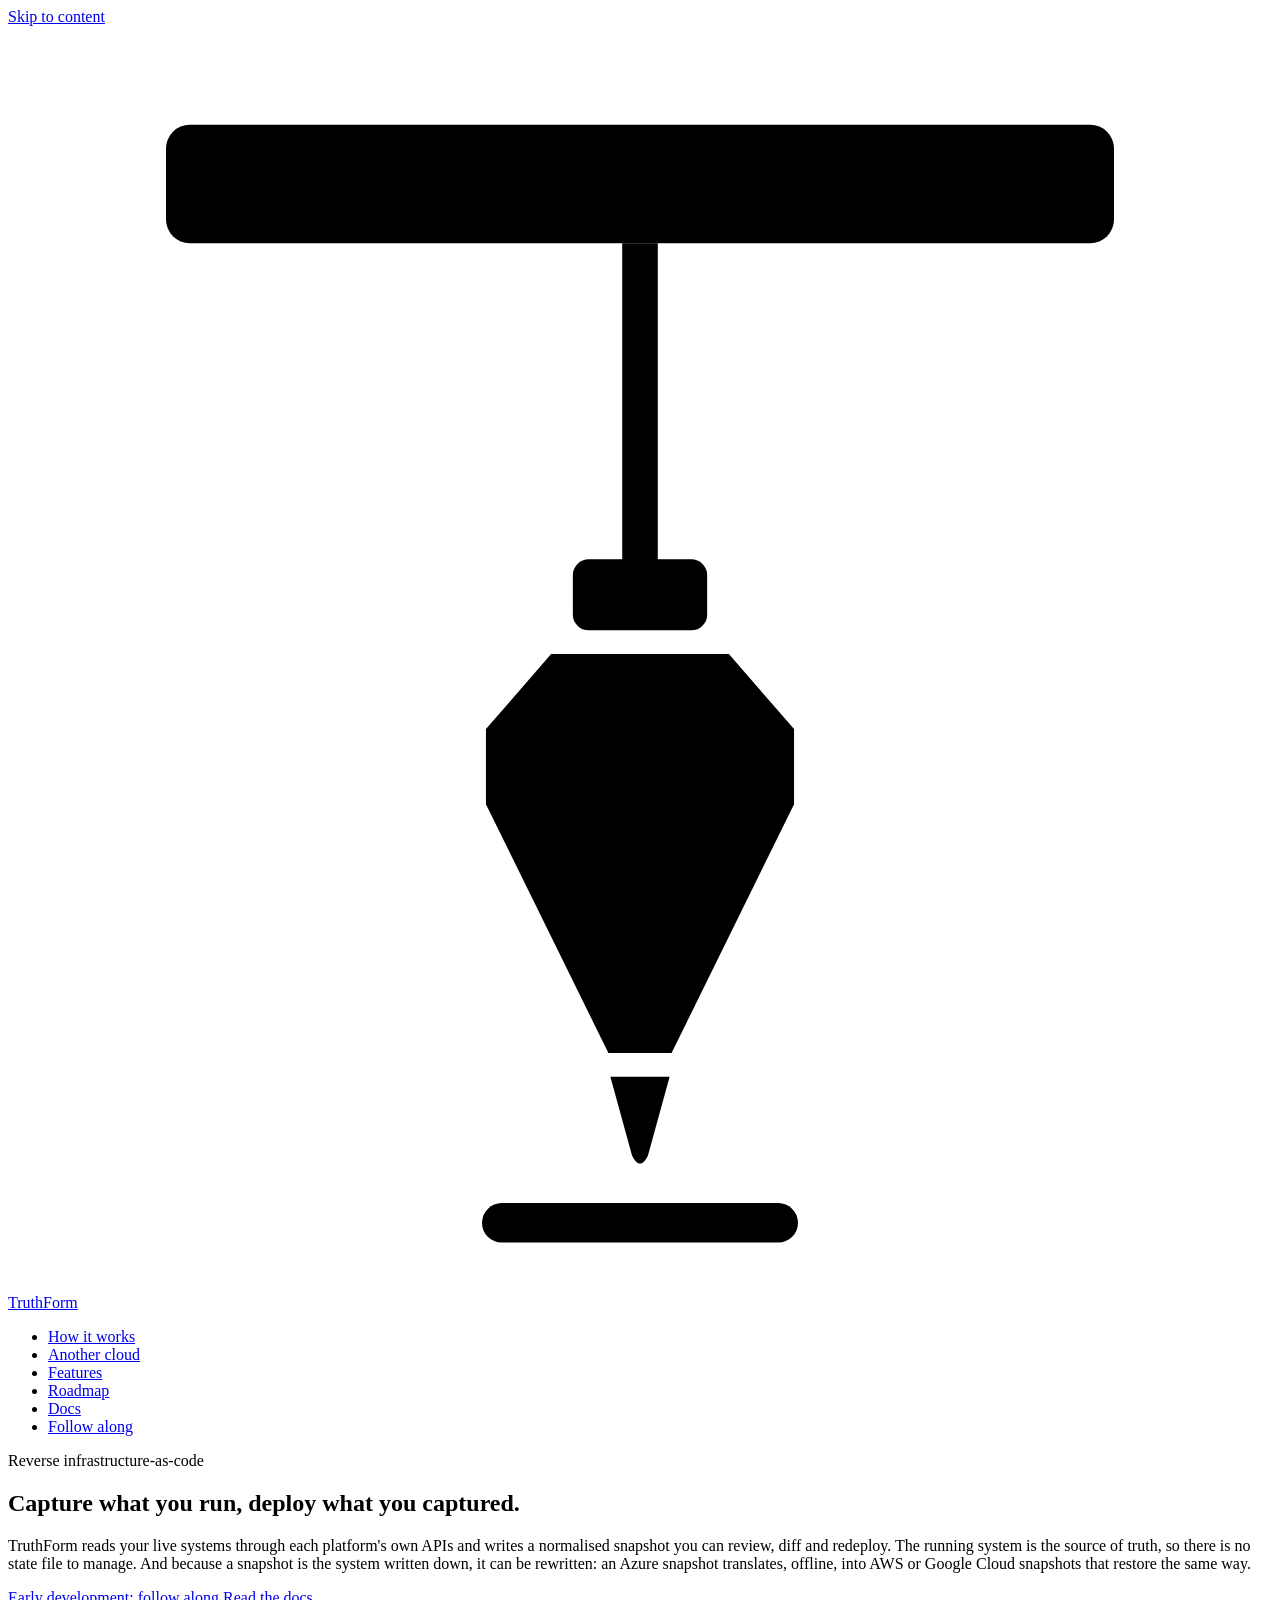
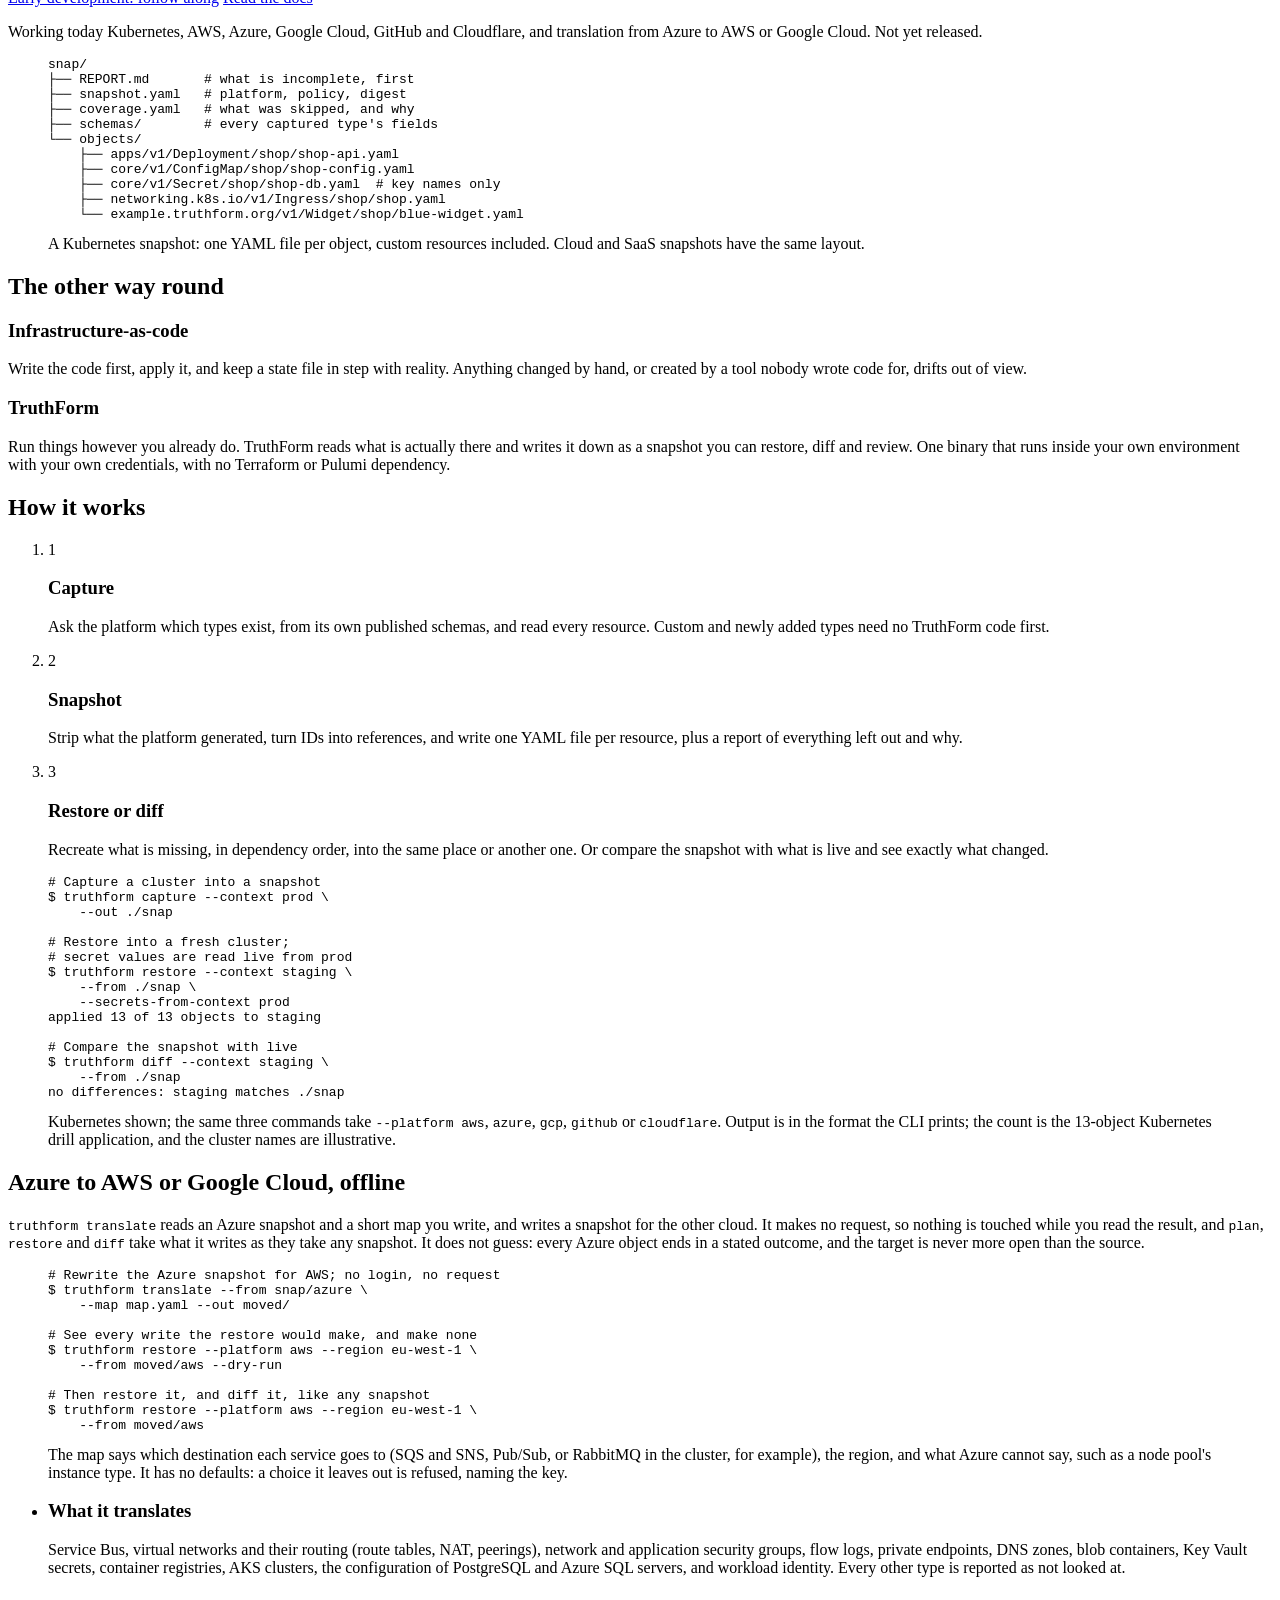
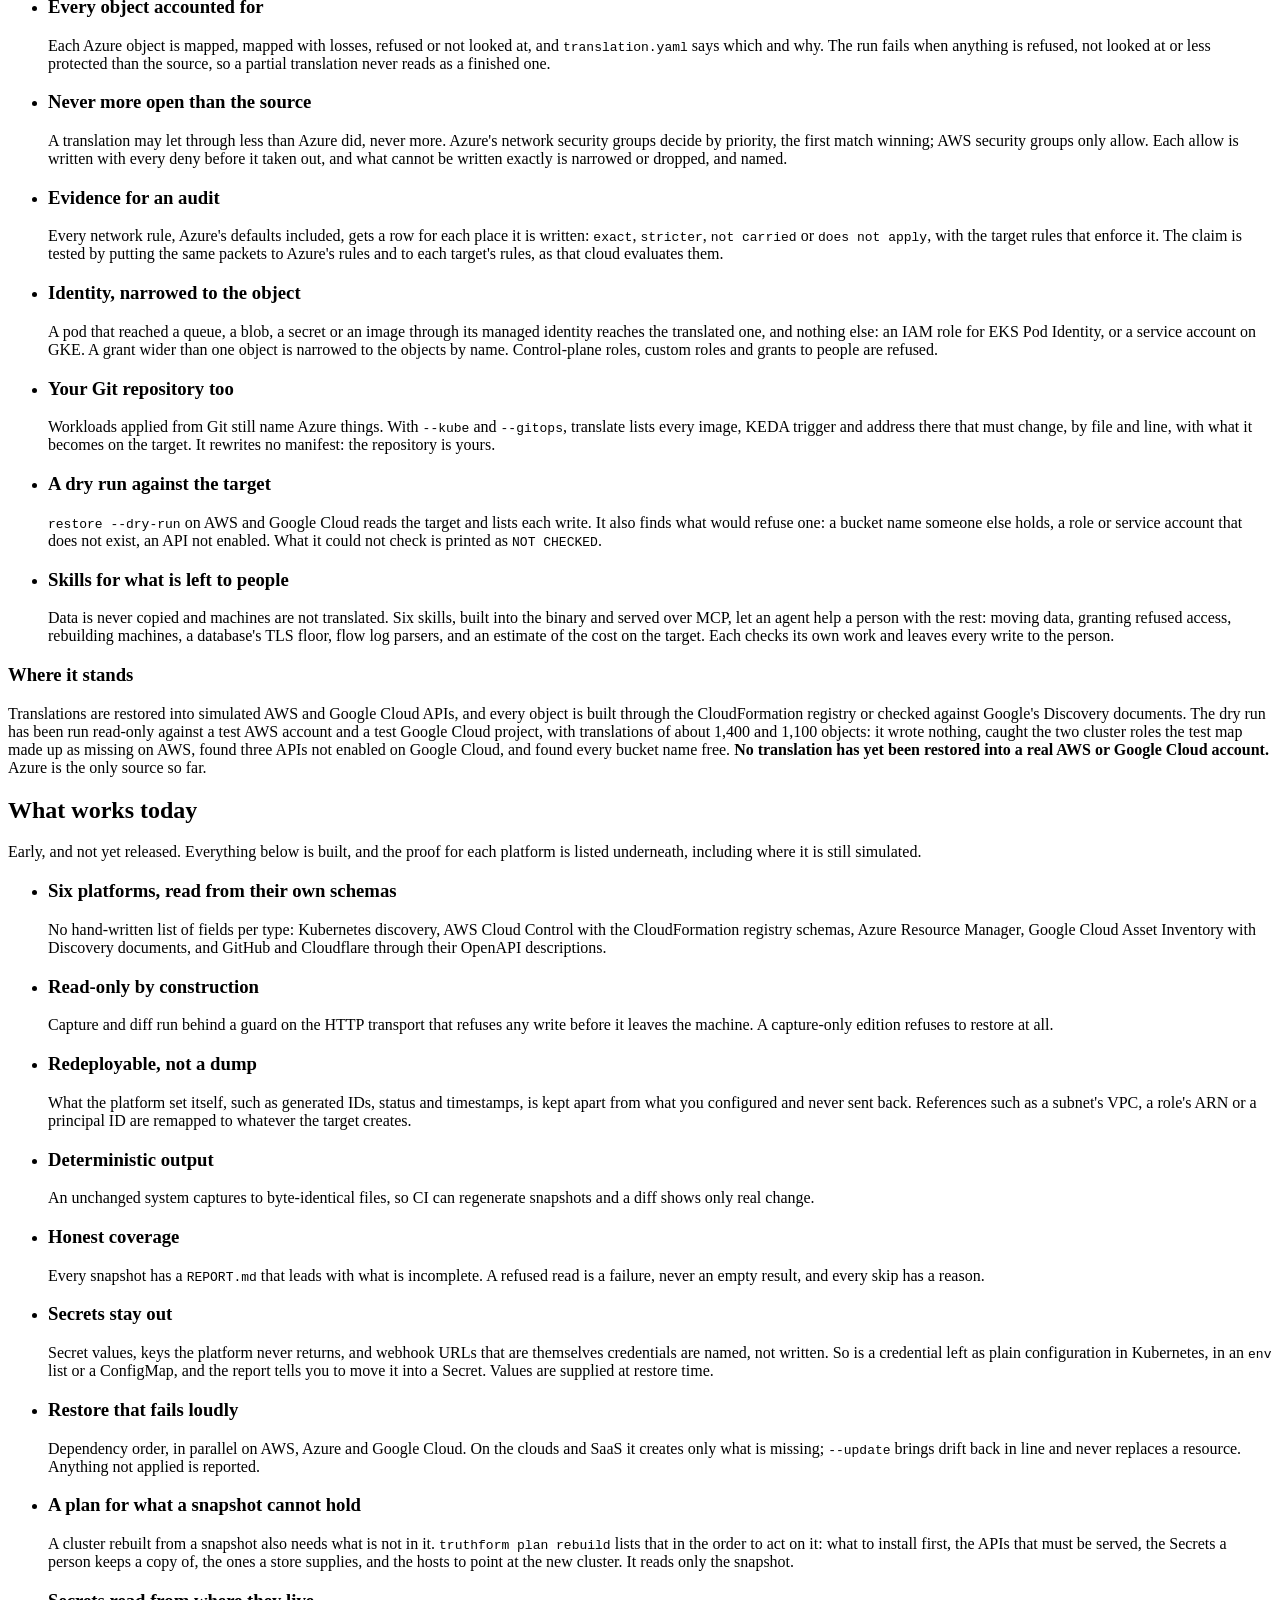
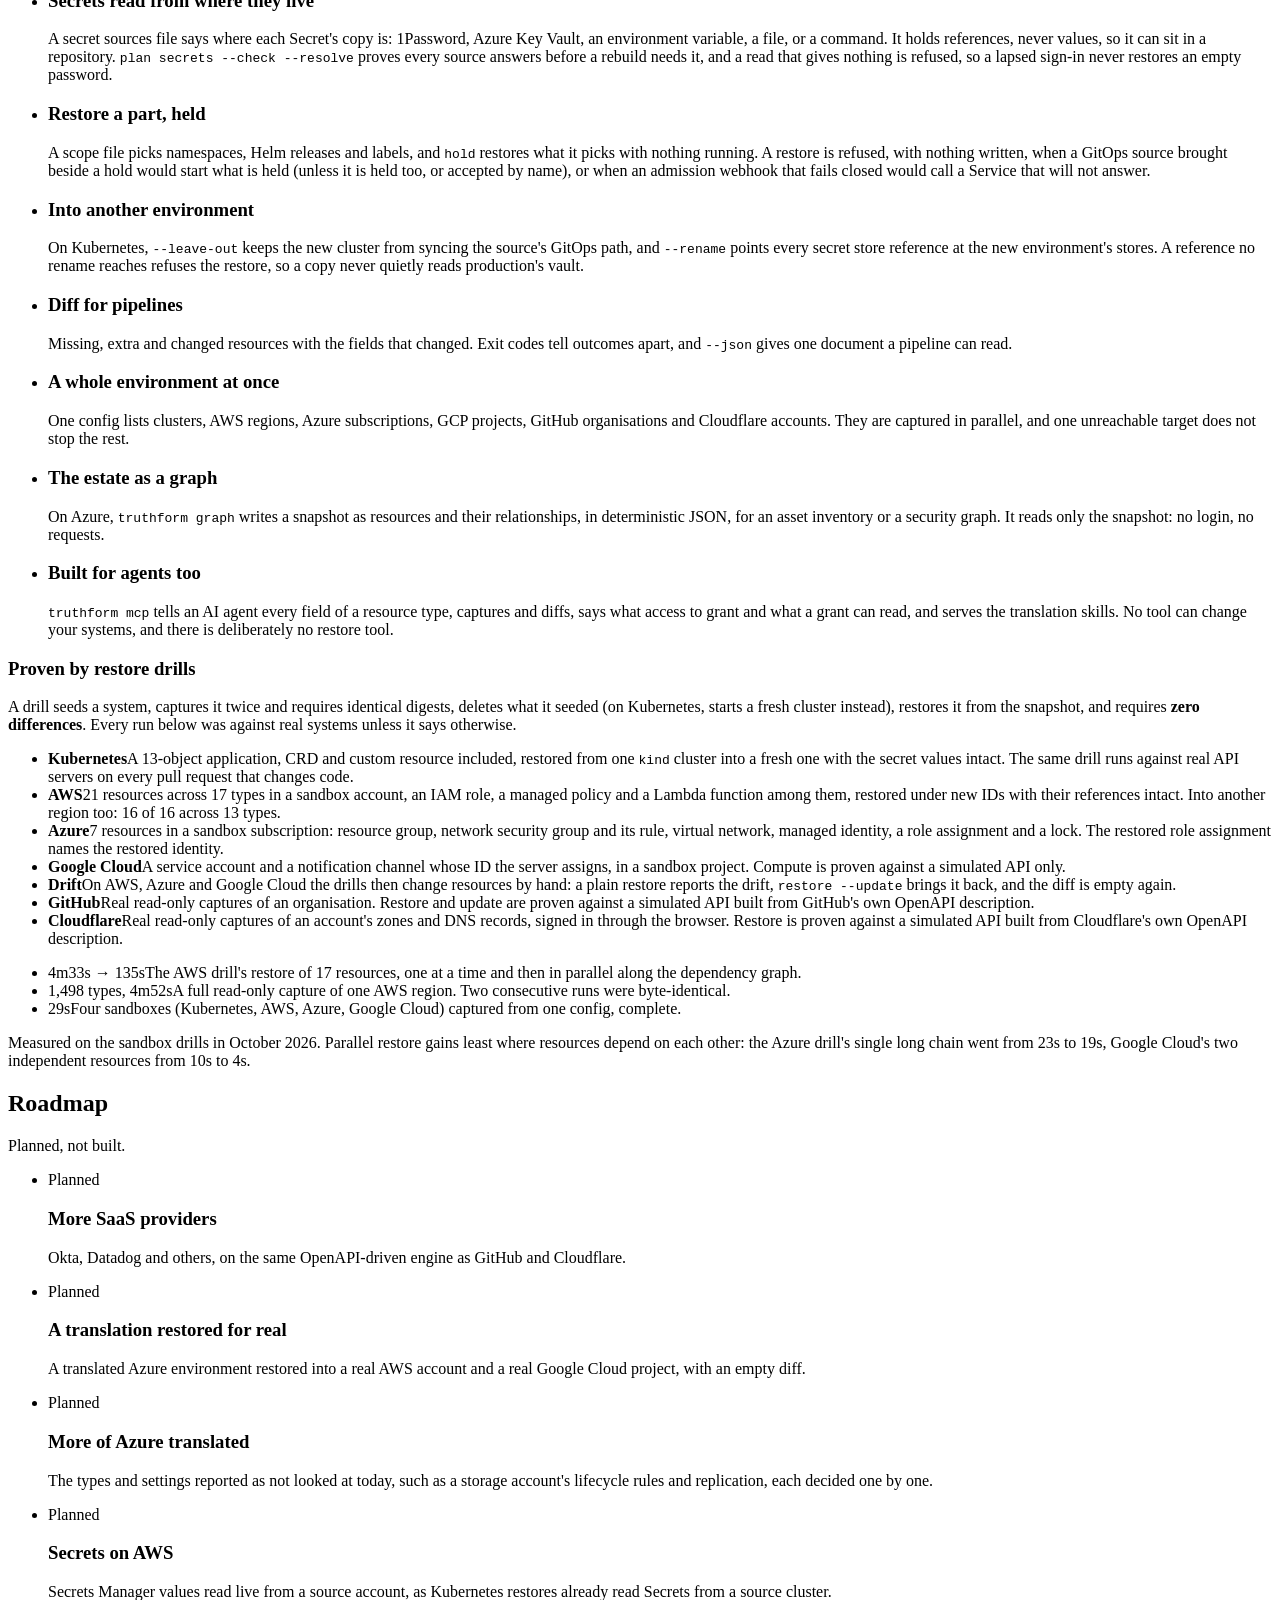
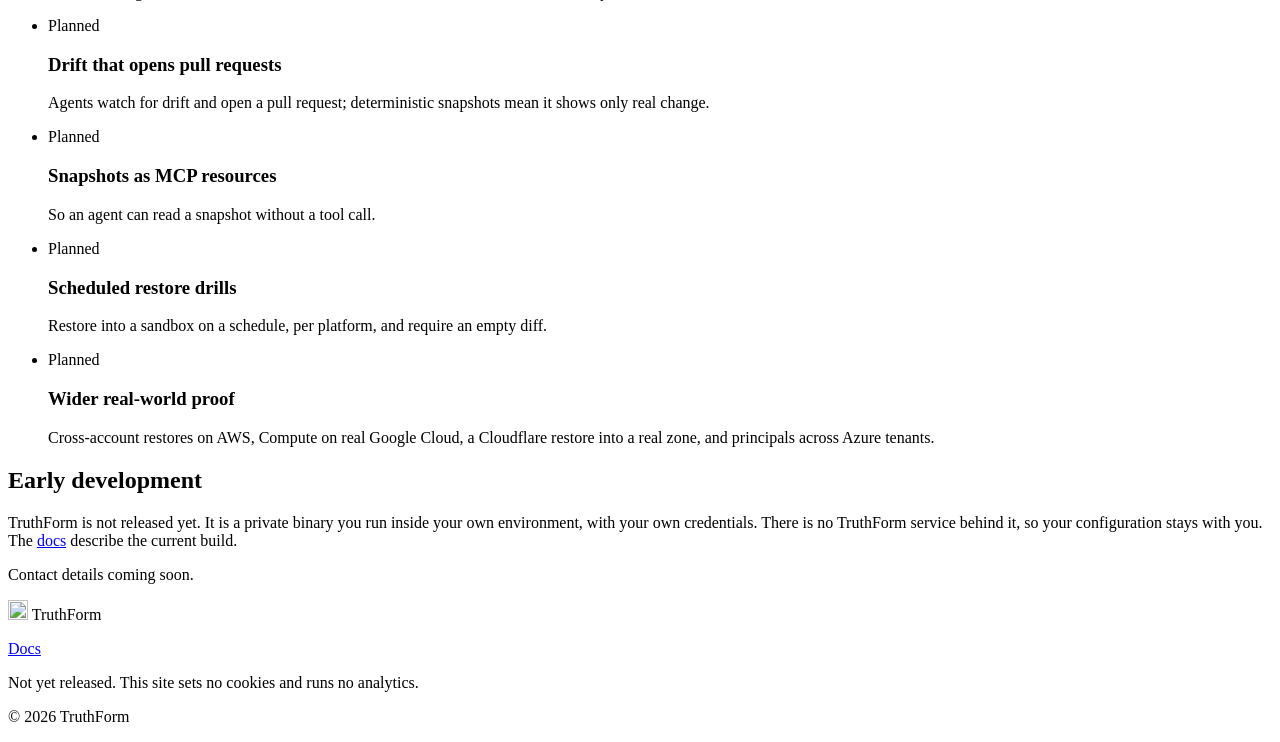
==== public/index.html @ 3778e56d "Show the translation to AWS and Google Cloud, and the Kubernetes rebuild tools The site described co" ====
<!doctype html>
<html lang="en">
<head>
  <meta charset="utf-8">
  <meta name="viewport" content="width=device-width, initial-scale=1">
  <title>TruthForm: capture what you run, deploy what you captured</title>
  <meta name="description" content="TruthForm is reverse infrastructure-as-code. It reads your live systems through each platform's own APIs and writes a normalised snapshot you can diff and redeploy, or translate offline from Azure to AWS or Google Cloud. Kubernetes, AWS, Azure, Google Cloud, GitHub and Cloudflare; early development.">
  <link rel="canonical" href="https://usetruthform.com/">
  <!-- Root-absolute paths throughout, so every page resolves the same
       files whatever its depth (the docs live under /docs/). -->
  <link rel="icon" href="/logo.svg" type="image/svg+xml">
  <meta name="color-scheme" content="light dark">
  <meta name="theme-color" content="#fbfbf8" media="(prefers-color-scheme: light)">
  <meta name="theme-color" content="#0c1014" media="(prefers-color-scheme: dark)">
  <meta property="og:type" content="website">
  <meta property="og:url" content="https://usetruthform.com/">
  <meta property="og:title" content="TruthForm: capture what you run, deploy what you captured">
  <meta property="og:description" content="Reverse infrastructure-as-code. Read the live system, write a redeployable snapshot, and translate it from Azure to AWS or Google Cloud. No state file.">
  <link rel="stylesheet" href="/styles.css">
</head>
<body>
  <a class="skip-link" href="#main">Skip to content</a>

  <header class="site-header">
    <div class="wrap header-inner">
      <a class="brand" href="#top" aria-label="TruthForm home">
        <!-- Inline rather than <img src="logo.svg"> so the mark follows the
             page's colour tokens, including dark mode. -->
        <svg class="brand-mark" viewBox="0 0 64 64" aria-hidden="true" focusable="false">
          <g class="sb"><rect x="8" y="5" width="48" height="6" rx="1.2"/><rect x="28.6" y="27" width="6.8" height="3.6" rx=".8"/><path d="M30.5 53.2H33.5L32.4 57.2Q32 58 31.6 57.2Z"/><rect x="24" y="59.6" width="16" height="2" rx="1"/></g>
          <g class="sa"><rect x="31.1" y="11" width="1.8" height="16.5"/><path d="M27.5 31.8H36.5L39.8 35.6V39.4L33.6 52H30.4L24.2 39.4V35.6Z"/></g>
        </svg>
        <span><span class="brand-truth">Truth</span>Form</span>
      </a>
      <nav aria-label="Primary">
        <ul class="nav">
          <li><a href="#how">How it works</a></li>
          <li><a href="#another-cloud">Another cloud</a></li>
          <li><a href="#features">Features</a></li>
          <li><a href="#roadmap">Roadmap</a></li>
          <li class="nav-keep"><a href="/docs/">Docs</a></li>
          <li><a class="nav-cta" href="#follow">Follow along</a></li>
        </ul>
      </nav>
    </div>
  </header>

  <main id="main">
    <section class="hero" id="top" aria-labelledby="hero-title">
      <div class="wrap hero-grid">
        <div class="hero-copy">
          <p class="eyebrow">Reverse infrastructure-as-code</p>
          <h1 id="hero-title"><span class="h1-line">Capture what you run,</span> <span class="h1-line accent">deploy what you captured.</span></h1>
          <p class="lede">TruthForm reads your live systems through each platform's own APIs and writes a normalised snapshot you can review, diff and redeploy. The running system is the source of truth, so there is no state file to manage. And because a snapshot is the system written down, it can be rewritten: an Azure snapshot translates, offline, into AWS or Google Cloud snapshots that restore the same way.</p>
          <div class="actions">
            <a class="btn btn-primary" href="#follow">Early development: follow along</a>
            <a class="btn btn-ghost" href="/docs/">Read the docs</a>
          </div>
          <p class="status-line"><span class="badge badge-live">Working today</span> Kubernetes, AWS, Azure, Google Cloud, GitHub and Cloudflare, and translation from Azure to AWS or Google Cloud. Not yet released.</p>
        </div>

        <figure class="snapshot-card">
          <div class="card-bar" aria-hidden="true"><span></span><span></span><span></span></div>
          <pre class="tree" tabindex="0" aria-label="Example snapshot directory layout"><code><span class="c-dir">snap/</span>
├── REPORT.md       <span class="c-com"># what is incomplete, first</span>
├── snapshot.yaml   <span class="c-com"># platform, policy, digest</span>
├── coverage.yaml   <span class="c-com"># what was skipped, and why</span>
├── <span class="c-dir">schemas/</span>        <span class="c-com"># every captured type's fields</span>
└── <span class="c-dir">objects/</span>
    ├── apps/v1/Deployment/shop/shop-api.yaml
    ├── core/v1/ConfigMap/shop/shop-config.yaml
    ├── core/v1/Secret/shop/shop-db.yaml  <span class="c-com"># key names only</span>
    ├── networking.k8s.io/v1/Ingress/shop/shop.yaml
    └── example.truthform.org/v1/Widget/shop/blue-widget.yaml</code></pre>
          <figcaption>A Kubernetes snapshot: one YAML file per object, custom resources included. Cloud and SaaS snapshots have the same layout.</figcaption>
        </figure>
      </div>
    </section>

    <section class="section" id="why" aria-labelledby="why-title">
      <div class="wrap">
        <h2 id="why-title" class="section-title">The other way round</h2>
        <div class="compare">
          <div class="compare-col">
            <h3>Infrastructure-as-code</h3>
            <p>Write the code first, apply it, and keep a state file in step with reality. Anything changed by hand, or created by a tool nobody wrote code for, drifts out of view.</p>
          </div>
          <div class="compare-col compare-col-us">
            <h3>TruthForm</h3>
            <p>Run things however you already do. TruthForm reads what is actually there and writes it down as a snapshot you can restore, diff and review. One binary that runs inside your own environment with your own credentials, with no Terraform or Pulumi dependency.</p>
          </div>
        </div>
      </div>
    </section>

    <section class="section section-alt" id="how" aria-labelledby="how-title">
      <div class="wrap">
        <h2 id="how-title" class="section-title">How it works</h2>
        <ol class="steps">
          <li class="step">
            <span class="step-num" aria-hidden="true">1</span>
            <h3>Capture</h3>
            <p>Ask the platform which types exist, from its own published schemas, and read every resource. Custom and newly added types need no TruthForm code first.</p>
          </li>
          <li class="step">
            <span class="step-num" aria-hidden="true">2</span>
            <h3>Snapshot</h3>
            <p>Strip what the platform generated, turn IDs into references, and write one YAML file per resource, plus a report of everything left out and why.</p>
          </li>
          <li class="step">
            <span class="step-num" aria-hidden="true">3</span>
            <h3>Restore or diff</h3>
            <p>Recreate what is missing, in dependency order, into the same place or another one. Or compare the snapshot with what is live and see exactly what changed.</p>
          </li>
        </ol>

        <figure class="terminal">
          <div class="card-bar" aria-hidden="true"><span></span><span></span><span></span></div>
          <pre tabindex="0" aria-label="Example TruthForm command-line session"><code><span class="c-com"># Capture a cluster into a snapshot</span>
<span class="c-prompt">$</span> truthform capture --context prod \
    --out ./snap

<span class="c-com"># Restore into a fresh cluster;</span>
<span class="c-com"># secret values are read live from prod</span>
<span class="c-prompt">$</span> truthform restore --context staging \
    --from ./snap \
    --secrets-from-context prod
<span class="c-out">applied 13 of 13 objects to staging</span>

<span class="c-com"># Compare the snapshot with live</span>
<span class="c-prompt">$</span> truthform diff --context staging \
    --from ./snap
<span class="c-out">no differences: staging matches ./snap</span></code></pre>
          <figcaption>Kubernetes shown; the same three commands take <code>--platform aws</code>, <code>azure</code>, <code>gcp</code>, <code>github</code> or <code>cloudflare</code>. Output is in the format the CLI prints; the count is the 13-object Kubernetes drill application, and the cluster names are illustrative.</figcaption>
        </figure>
      </div>
    </section>

    <section class="section" id="another-cloud" aria-labelledby="cloud-title">
      <div class="wrap">
        <h2 id="cloud-title" class="section-title">Azure to AWS or Google Cloud, offline</h2>
        <p class="section-intro"><code>truthform translate</code> reads an Azure snapshot and a short map you write, and writes a snapshot for the other cloud. It makes no request, so nothing is touched while you read the result, and <code>plan</code>, <code>restore</code> and <code>diff</code> take what it writes as they take any snapshot. It does not guess: every Azure object ends in a stated outcome, and the target is never more open than the source.</p>

        <figure class="terminal">
          <div class="card-bar" aria-hidden="true"><span></span><span></span><span></span></div>
          <pre tabindex="0" aria-label="Example translation session"><code><span class="c-com"># Rewrite the Azure snapshot for AWS; no login, no request</span>
<span class="c-prompt">$</span> truthform translate --from snap/azure \
    --map map.yaml --out moved/

<span class="c-com"># See every write the restore would make, and make none</span>
<span class="c-prompt">$</span> truthform restore --platform aws --region eu-west-1 \
    --from moved/aws --dry-run

<span class="c-com"># Then restore it, and diff it, like any snapshot</span>
<span class="c-prompt">$</span> truthform restore --platform aws --region eu-west-1 \
    --from moved/aws</code></pre>
          <figcaption>The map says which destination each service goes to (SQS and SNS, Pub/Sub, or RabbitMQ in the cluster, for example), the region, and what Azure cannot say, such as a node pool's instance type. It has no defaults: a choice it leaves out is refused, naming the key.</figcaption>
        </figure>

        <ul class="features">
          <li class="feature">
            <h3>What it translates</h3>
            <p>Service Bus, virtual networks and their routing (route tables, NAT, peerings), network and application security groups, flow logs, private endpoints, DNS zones, blob containers, Key Vault secrets, container registries, AKS clusters, the configuration of PostgreSQL and Azure SQL servers, and workload identity. Every other type is reported as not looked at.</p>
          </li>
          <li class="feature">
            <h3>Every object accounted for</h3>
            <p>Each Azure object is mapped, mapped with losses, refused or not looked at, and <code>translation.yaml</code> says which and why. The run fails when anything is refused, not looked at or less protected than the source, so a partial translation never reads as a finished one.</p>
          </li>
          <li class="feature">
            <h3>Never more open than the source</h3>
            <p>A translation may let through less than Azure did, never more. Azure's network security groups decide by priority, the first match winning; AWS security groups only allow. Each allow is written with every deny before it taken out, and what cannot be written exactly is narrowed or dropped, and named.</p>
          </li>
          <li class="feature">
            <h3>Evidence for an audit</h3>
            <p>Every network rule, Azure's defaults included, gets a row for each place it is written: <code>exact</code>, <code>stricter</code>, <code>not carried</code> or <code>does not apply</code>, with the target rules that enforce it. The claim is tested by putting the same packets to Azure's rules and to each target's rules, as that cloud evaluates them.</p>
          </li>
          <li class="feature">
            <h3>Identity, narrowed to the object</h3>
            <p>A pod that reached a queue, a blob, a secret or an image through its managed identity reaches the translated one, and nothing else: an IAM role for EKS Pod Identity, or a service account on GKE. A grant wider than one object is narrowed to the objects by name. Control-plane roles, custom roles and grants to people are refused.</p>
          </li>
          <li class="feature">
            <h3>Your Git repository too</h3>
            <p>Workloads applied from Git still name Azure things. With <code>--kube</code> and <code>--gitops</code>, translate lists every image, KEDA trigger and address there that must change, by file and line, with what it becomes on the target. It rewrites no manifest: the repository is yours.</p>
          </li>
          <li class="feature">
            <h3>A dry run against the target</h3>
            <p><code>restore --dry-run</code> on AWS and Google Cloud reads the target and lists each write. It also finds what would refuse one: a bucket name someone else holds, a role or service account that does not exist, an API not enabled. What it could not check is printed as <code>NOT CHECKED</code>.</p>
          </li>
          <li class="feature">
            <h3>Skills for what is left to people</h3>
            <p>Data is never copied and machines are not translated. Six skills, built into the binary and served over MCP, let an agent help a person with the rest: moving data, granting refused access, rebuilding machines, a database's TLS floor, flow log parsers, and an estimate of the cost on the target. Each checks its own work and leaves every write to the person.</p>
          </li>
        </ul>

        <div class="drill">
          <h3>Where it stands</h3>
          <p>Translations are restored into simulated AWS and Google Cloud APIs, and every object is built through the CloudFormation registry or checked against Google's Discovery documents. The dry run has been run read-only against a test AWS account and a test Google Cloud project, with translations of about 1,400 and 1,100 objects: it wrote nothing, caught the two cluster roles the test map made up as missing on AWS, found three APIs not enabled on Google Cloud, and found every bucket name free. <strong>No translation has yet been restored into a real AWS or Google Cloud account.</strong> Azure is the only source so far.</p>
        </div>
      </div>
    </section>

    <section class="section section-alt" id="features" aria-labelledby="features-title">
      <div class="wrap">
        <h2 id="features-title" class="section-title">What works today</h2>
        <p class="section-intro">Early, and not yet released. Everything below is built, and the proof for each platform is listed underneath, including where it is still simulated.</p>
        <ul class="features">
          <li class="feature">
            <h3>Six platforms, read from their own schemas</h3>
            <p>No hand-written list of fields per type: Kubernetes discovery, AWS Cloud Control with the CloudFormation registry schemas, Azure Resource Manager, Google Cloud Asset Inventory with Discovery documents, and GitHub and Cloudflare through their OpenAPI descriptions.</p>
          </li>
          <li class="feature">
            <h3>Read-only by construction</h3>
            <p>Capture and diff run behind a guard on the HTTP transport that refuses any write before it leaves the machine. A capture-only edition refuses to restore at all.</p>
          </li>
          <li class="feature">
            <h3>Redeployable, not a dump</h3>
            <p>What the platform set itself, such as generated IDs, status and timestamps, is kept apart from what you configured and never sent back. References such as a subnet's VPC, a role's ARN or a principal ID are remapped to whatever the target creates.</p>
          </li>
          <li class="feature">
            <h3>Deterministic output</h3>
            <p>An unchanged system captures to byte-identical files, so CI can regenerate snapshots and a diff shows only real change.</p>
          </li>
          <li class="feature">
            <h3>Honest coverage</h3>
            <p>Every snapshot has a <code>REPORT.md</code> that leads with what is incomplete. A refused read is a failure, never an empty result, and every skip has a reason.</p>
          </li>
          <li class="feature">
            <h3>Secrets stay out</h3>
            <p>Secret values, keys the platform never returns, and webhook URLs that are themselves credentials are named, not written. So is a credential left as plain configuration in Kubernetes, in an <code>env</code> list or a ConfigMap, and the report tells you to move it into a Secret. Values are supplied at restore time.</p>
          </li>
          <li class="feature">
            <h3>Restore that fails loudly</h3>
            <p>Dependency order, in parallel on AWS, Azure and Google Cloud. On the clouds and SaaS it creates only what is missing; <code>--update</code> brings drift back in line and never replaces a resource. Anything not applied is reported.</p>
          </li>
          <li class="feature">
            <h3>A plan for what a snapshot cannot hold</h3>
            <p>A cluster rebuilt from a snapshot also needs what is not in it. <code>truthform plan rebuild</code> lists that in the order to act on it: what to install first, the APIs that must be served, the Secrets a person keeps a copy of, the ones a store supplies, and the hosts to point at the new cluster. It reads only the snapshot.</p>
          </li>
          <li class="feature">
            <h3>Secrets read from where they live</h3>
            <p>A secret sources file says where each Secret's copy is: 1Password, Azure Key Vault, an environment variable, a file, or a command. It holds references, never values, so it can sit in a repository. <code>plan secrets --check --resolve</code> proves every source answers before a rebuild needs it, and a read that gives nothing is refused, so a lapsed sign-in never restores an empty password.</p>
          </li>
          <li class="feature">
            <h3>Restore a part, held</h3>
            <p>A scope file picks namespaces, Helm releases and labels, and <code>hold</code> restores what it picks with nothing running. A restore is refused, with nothing written, when a GitOps source brought beside a hold would start what is held (unless it is held too, or accepted by name), or when an admission webhook that fails closed would call a Service that will not answer.</p>
          </li>
          <li class="feature">
            <h3>Into another environment</h3>
            <p>On Kubernetes, <code>--leave-out</code> keeps the new cluster from syncing the source's GitOps path, and <code>--rename</code> points every secret store reference at the new environment's stores. A reference no rename reaches refuses the restore, so a copy never quietly reads production's vault.</p>
          </li>
          <li class="feature">
            <h3>Diff for pipelines</h3>
            <p>Missing, extra and changed resources with the fields that changed. Exit codes tell outcomes apart, and <code>--json</code> gives one document a pipeline can read.</p>
          </li>
          <li class="feature">
            <h3>A whole environment at once</h3>
            <p>One config lists clusters, AWS regions, Azure subscriptions, GCP projects, GitHub organisations and Cloudflare accounts. They are captured in parallel, and one unreachable target does not stop the rest.</p>
          </li>
          <li class="feature">
            <h3>The estate as a graph</h3>
            <p>On Azure, <code>truthform graph</code> writes a snapshot as resources and their relationships, in deterministic JSON, for an asset inventory or a security graph. It reads only the snapshot: no login, no requests.</p>
          </li>
          <li class="feature">
            <h3>Built for agents too</h3>
            <p><code>truthform mcp</code> tells an AI agent every field of a resource type, captures and diffs, says what access to grant and what a grant can read, and serves the translation skills. No tool can change your systems, and there is deliberately no restore tool.</p>
          </li>
        </ul>

        <div class="drill">
          <h3>Proven by restore drills</h3>
          <p>A drill seeds a system, captures it twice and requires identical digests, deletes what it seeded (on Kubernetes, starts a fresh cluster instead), restores it from the snapshot, and requires <strong>zero differences</strong>. Every run below was against real systems unless it says otherwise.</p>
          <ul class="proof">
            <li><strong>Kubernetes</strong><span>A 13-object application, CRD and custom resource included, restored from one <code>kind</code> cluster into a fresh one with the secret values intact. The same drill runs against real API servers on every pull request that changes code.</span></li>
            <li><strong>AWS</strong><span>21 resources across 17 types in a sandbox account, an IAM role, a managed policy and a Lambda function among them, restored under new IDs with their references intact. Into another region too: 16 of 16 across 13 types.</span></li>
            <li><strong>Azure</strong><span>7 resources in a sandbox subscription: resource group, network security group and its rule, virtual network, managed identity, a role assignment and a lock. The restored role assignment names the restored identity.</span></li>
            <li><strong>Google Cloud</strong><span>A service account and a notification channel whose ID the server assigns, in a sandbox project. Compute is proven against a simulated API only.</span></li>
            <li><strong>Drift</strong><span>On AWS, Azure and Google Cloud the drills then change resources by hand: a plain restore reports the drift, <code>restore --update</code> brings it back, and the diff is empty again.</span></li>
            <li><strong>GitHub</strong><span>Real read-only captures of an organisation. Restore and update are proven against a simulated API built from GitHub's own OpenAPI description.</span></li>
            <li><strong>Cloudflare</strong><span>Real read-only captures of an account's zones and DNS records, signed in through the browser. Restore is proven against a simulated API built from Cloudflare's own OpenAPI description.</span></li>
          </ul>
          <ul class="stats" aria-label="Measured on the drills, October 2026">
            <li><span class="stat">4m33s → 135s</span>The AWS drill's restore of 17 resources, one at a time and then in parallel along the dependency graph.</li>
            <li><span class="stat">1,498 types, 4m52s</span>A full read-only capture of one AWS region. Two consecutive runs were byte-identical.</li>
            <li><span class="stat">29s</span>Four sandboxes (Kubernetes, AWS, Azure, Google Cloud) captured from one config, complete.</li>
          </ul>
          <p class="fine">Measured on the sandbox drills in October 2026. Parallel restore gains least where resources depend on each other: the Azure drill's single long chain went from 23s to 19s, Google Cloud's two independent resources from 10s to 4s.</p>
        </div>
      </div>
    </section>

    <section class="section" id="roadmap" aria-labelledby="roadmap-title">
      <div class="wrap">
        <h2 id="roadmap-title" class="section-title">Roadmap</h2>
        <p class="section-intro">Planned, not built.</p>
        <ul class="roadmap">
          <li><span class="badge badge-plan">Planned</span><div><h3>More SaaS providers</h3><p>Okta, Datadog and others, on the same OpenAPI-driven engine as GitHub and Cloudflare.</p></div></li>
          <li><span class="badge badge-plan">Planned</span><div><h3>A translation restored for real</h3><p>A translated Azure environment restored into a real AWS account and a real Google Cloud project, with an empty diff.</p></div></li>
          <li><span class="badge badge-plan">Planned</span><div><h3>More of Azure translated</h3><p>The types and settings reported as not looked at today, such as a storage account's lifecycle rules and replication, each decided one by one.</p></div></li>
          <li><span class="badge badge-plan">Planned</span><div><h3>Secrets on AWS</h3><p>Secrets Manager values read live from a source account, as Kubernetes restores already read Secrets from a source cluster.</p></div></li>
          <li><span class="badge badge-plan">Planned</span><div><h3>Drift that opens pull requests</h3><p>Agents watch for drift and open a pull request; deterministic snapshots mean it shows only real change.</p></div></li>
          <li><span class="badge badge-plan">Planned</span><div><h3>Snapshots as MCP resources</h3><p>So an agent can read a snapshot without a tool call.</p></div></li>
          <li><span class="badge badge-plan">Planned</span><div><h3>Scheduled restore drills</h3><p>Restore into a sandbox on a schedule, per platform, and require an empty diff.</p></div></li>
          <li><span class="badge badge-plan">Planned</span><div><h3>Wider real-world proof</h3><p>Cross-account restores on AWS, Compute on real Google Cloud, a Cloudflare restore into a real zone, and principals across Azure tenants.</p></div></li>
        </ul>
      </div>
    </section>

    <section class="section section-alt" id="follow" aria-labelledby="follow-title">
      <div class="wrap">
        <div class="follow">
          <h2 id="follow-title">Early development</h2>
          <p>TruthForm is not released yet. It is a private binary you run inside your own environment, with your own credentials. There is no TruthForm service behind it, so your configuration stays with you. The <a href="/docs/">docs</a> describe the current build.</p>
          <!-- TODO(Dave): replace this paragraph with a real contact (email
               address or sign-up link). Left as plain text on purpose: a
               placeholder link would look like a working contact and quietly
               go nowhere. -->
          <p class="contact" data-todo="contact">Contact details coming soon.</p>
        </div>
      </div>
    </section>
  </main>

  <footer class="site-footer">
    <div class="wrap footer-inner">
      <p class="footer-brand">
        <img src="/logo.svg" alt="" width="20" height="20">
        <span><span class="brand-truth">Truth</span>Form</span>
      </p>
      <p class="footer-links"><a href="/docs/">Docs</a></p>
      <p>Not yet released. This site sets no cookies and runs no analytics.</p>
      <p>&copy; 2026 TruthForm</p>
    </div>
  </footer>
</body>
</html>
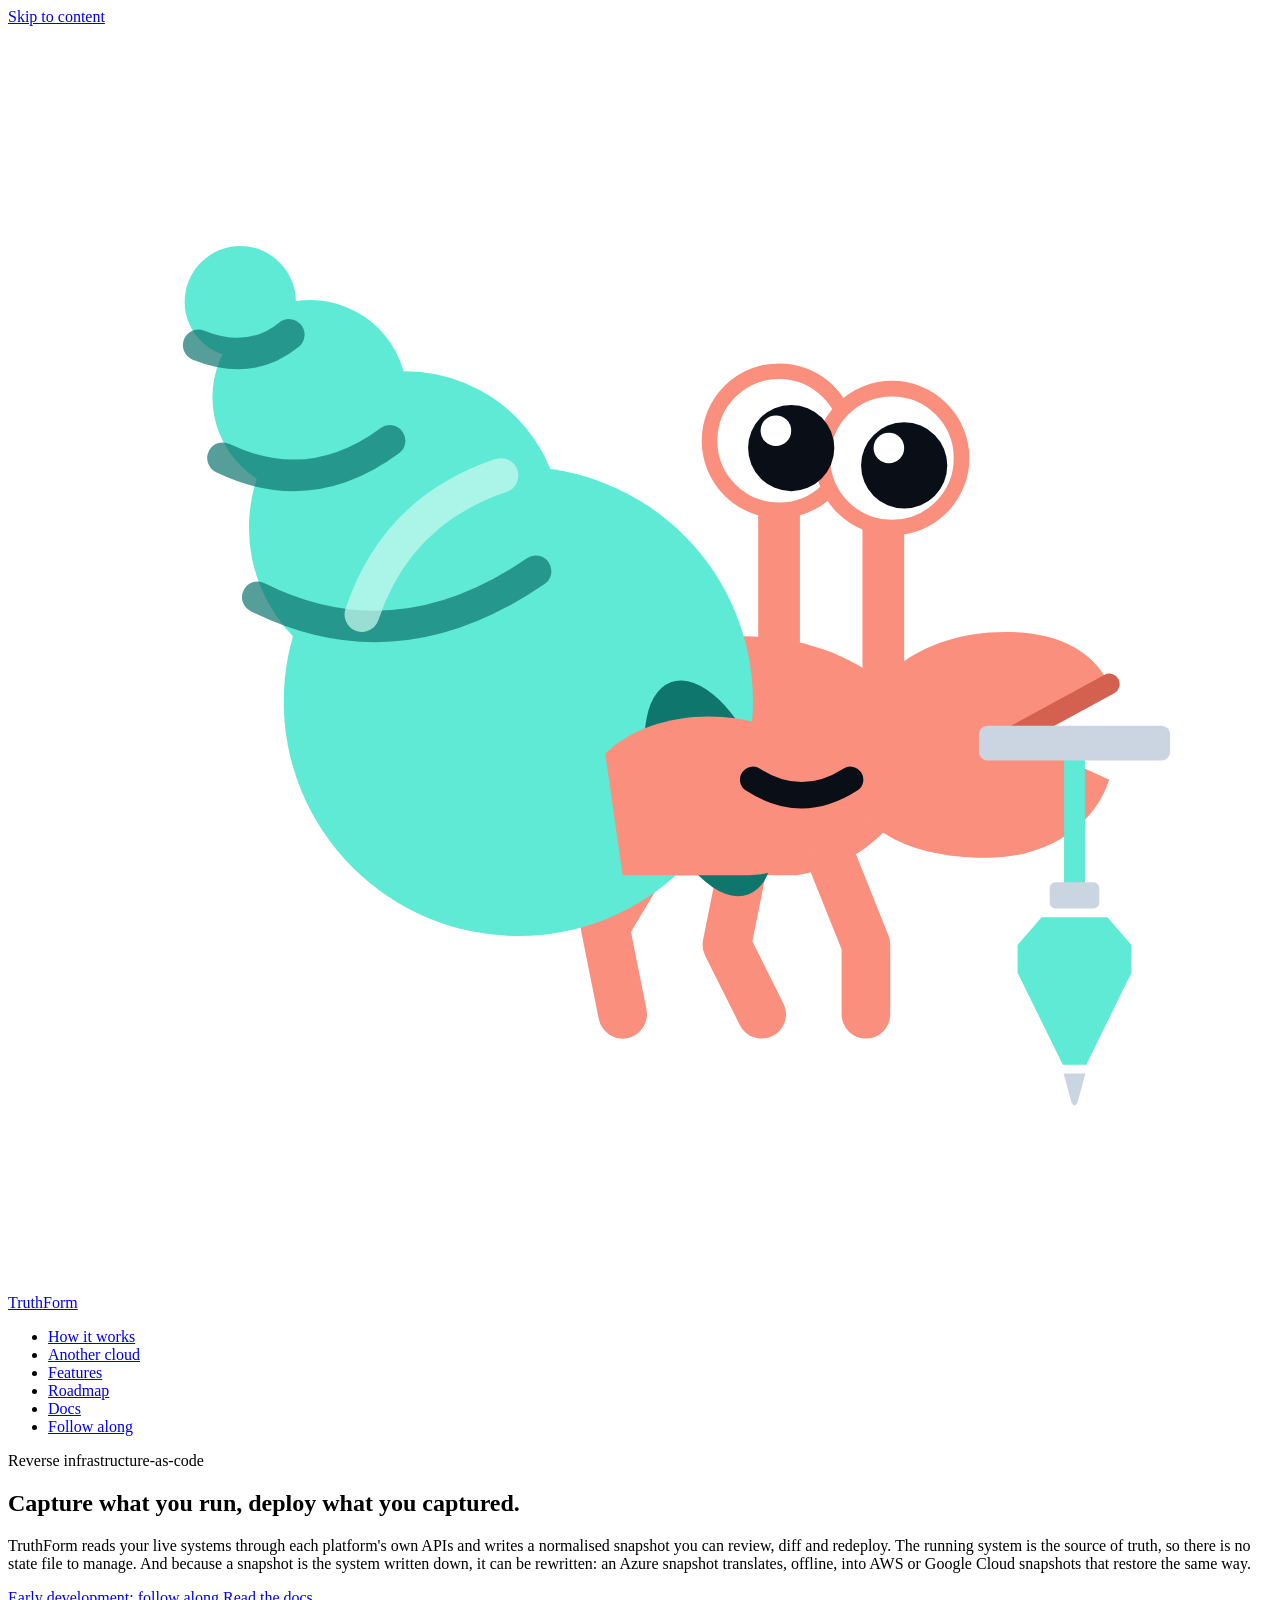
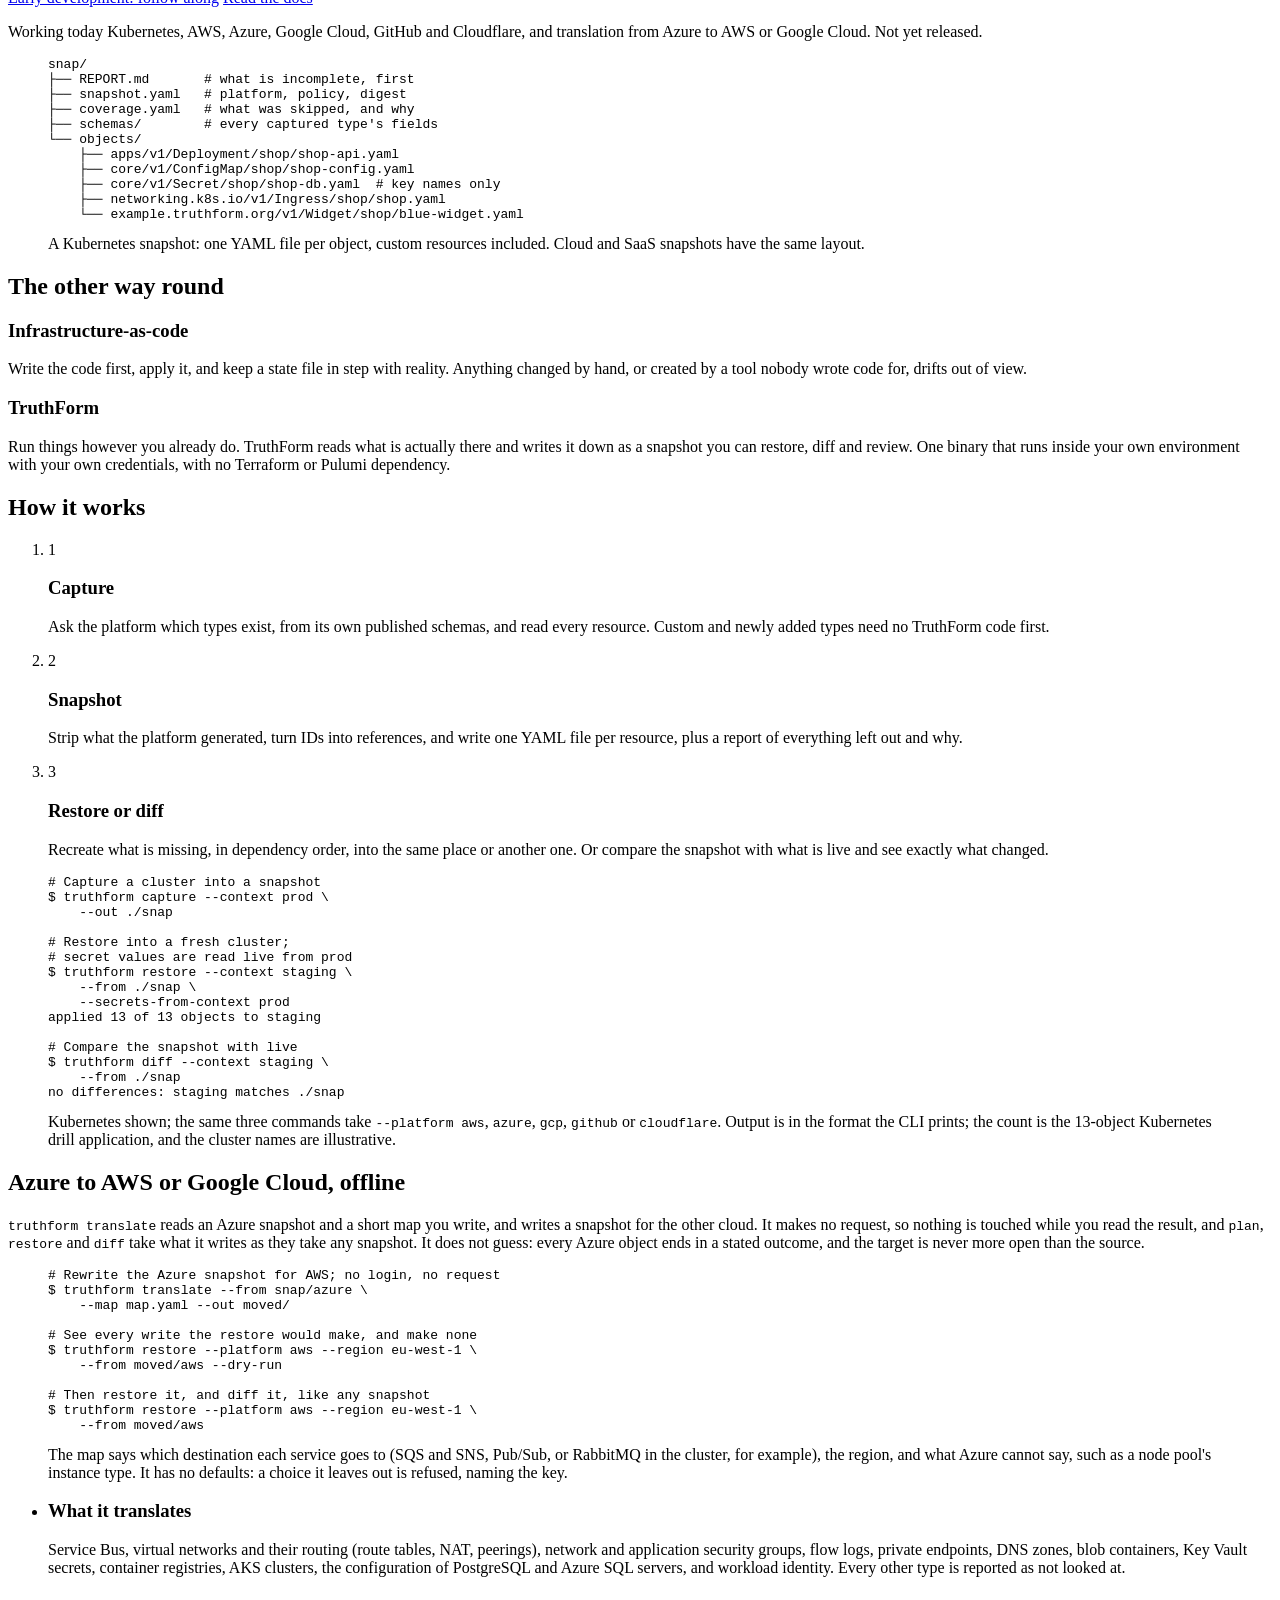
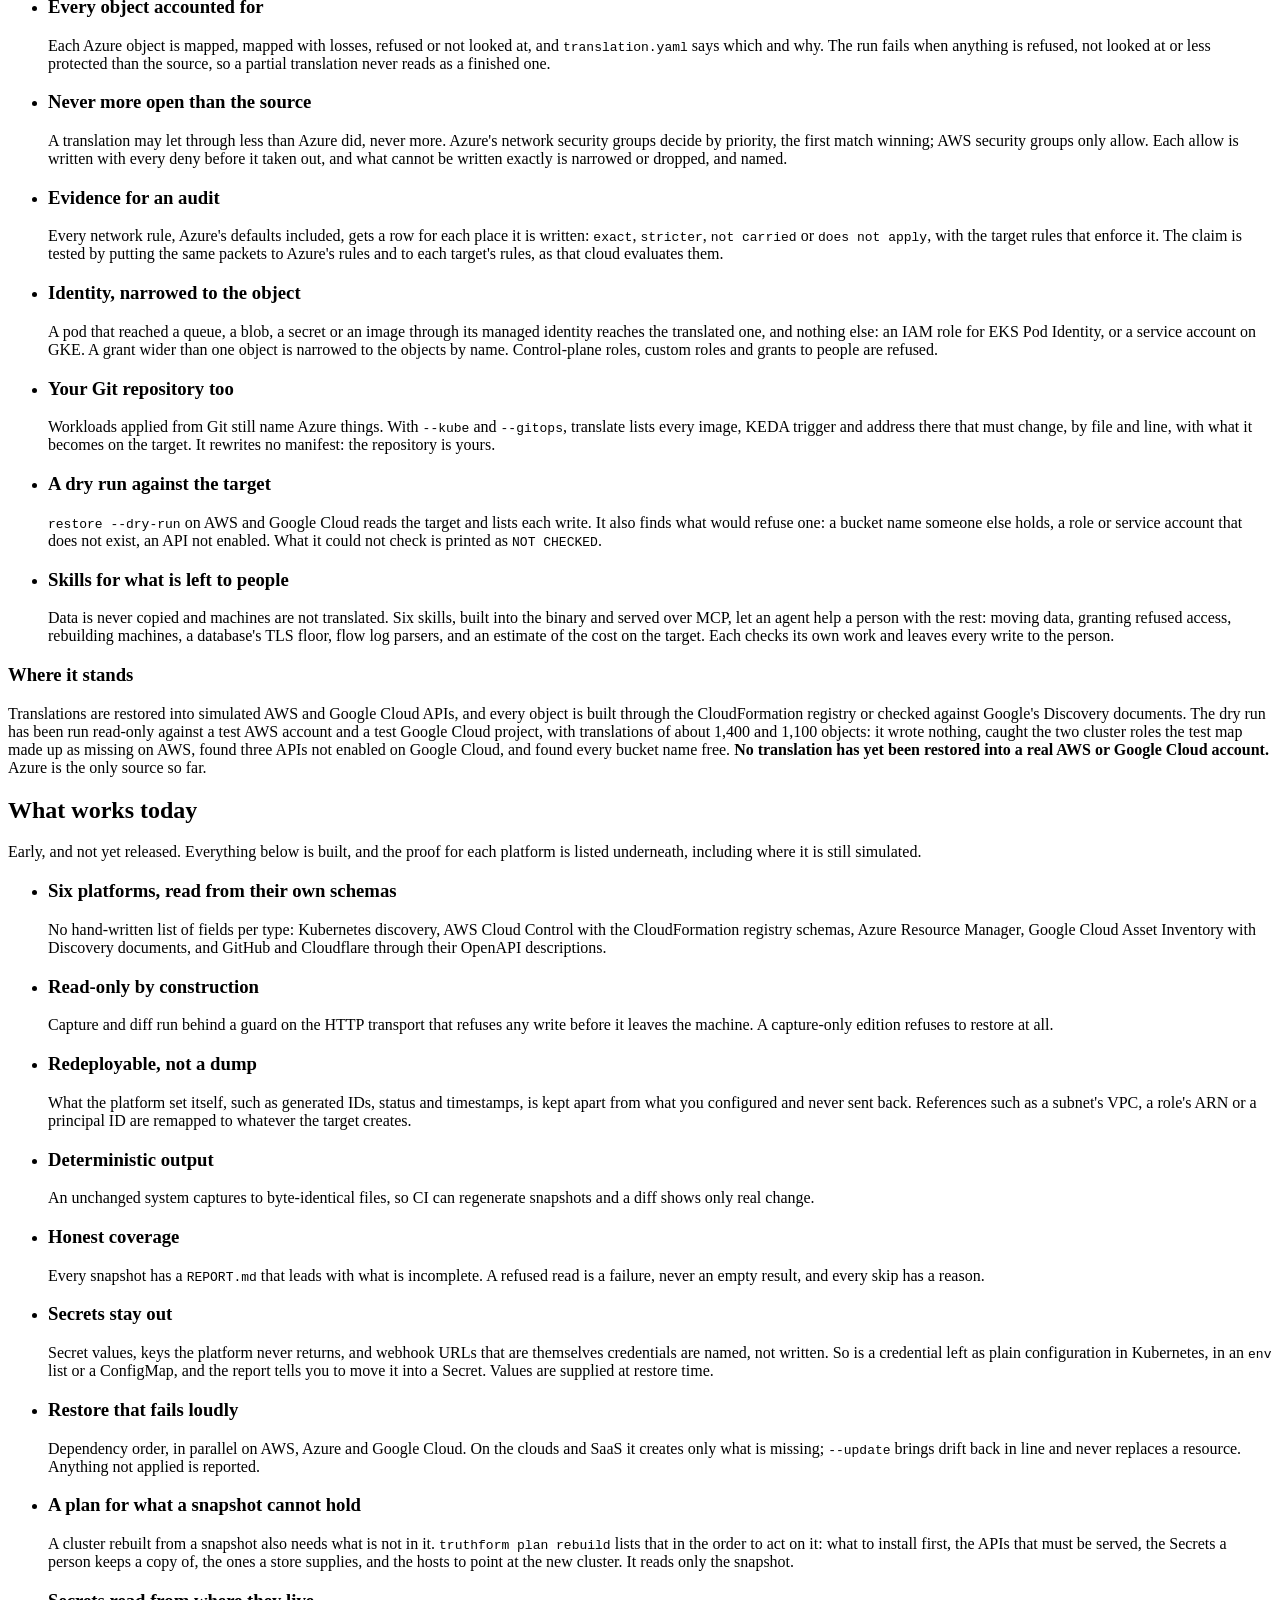
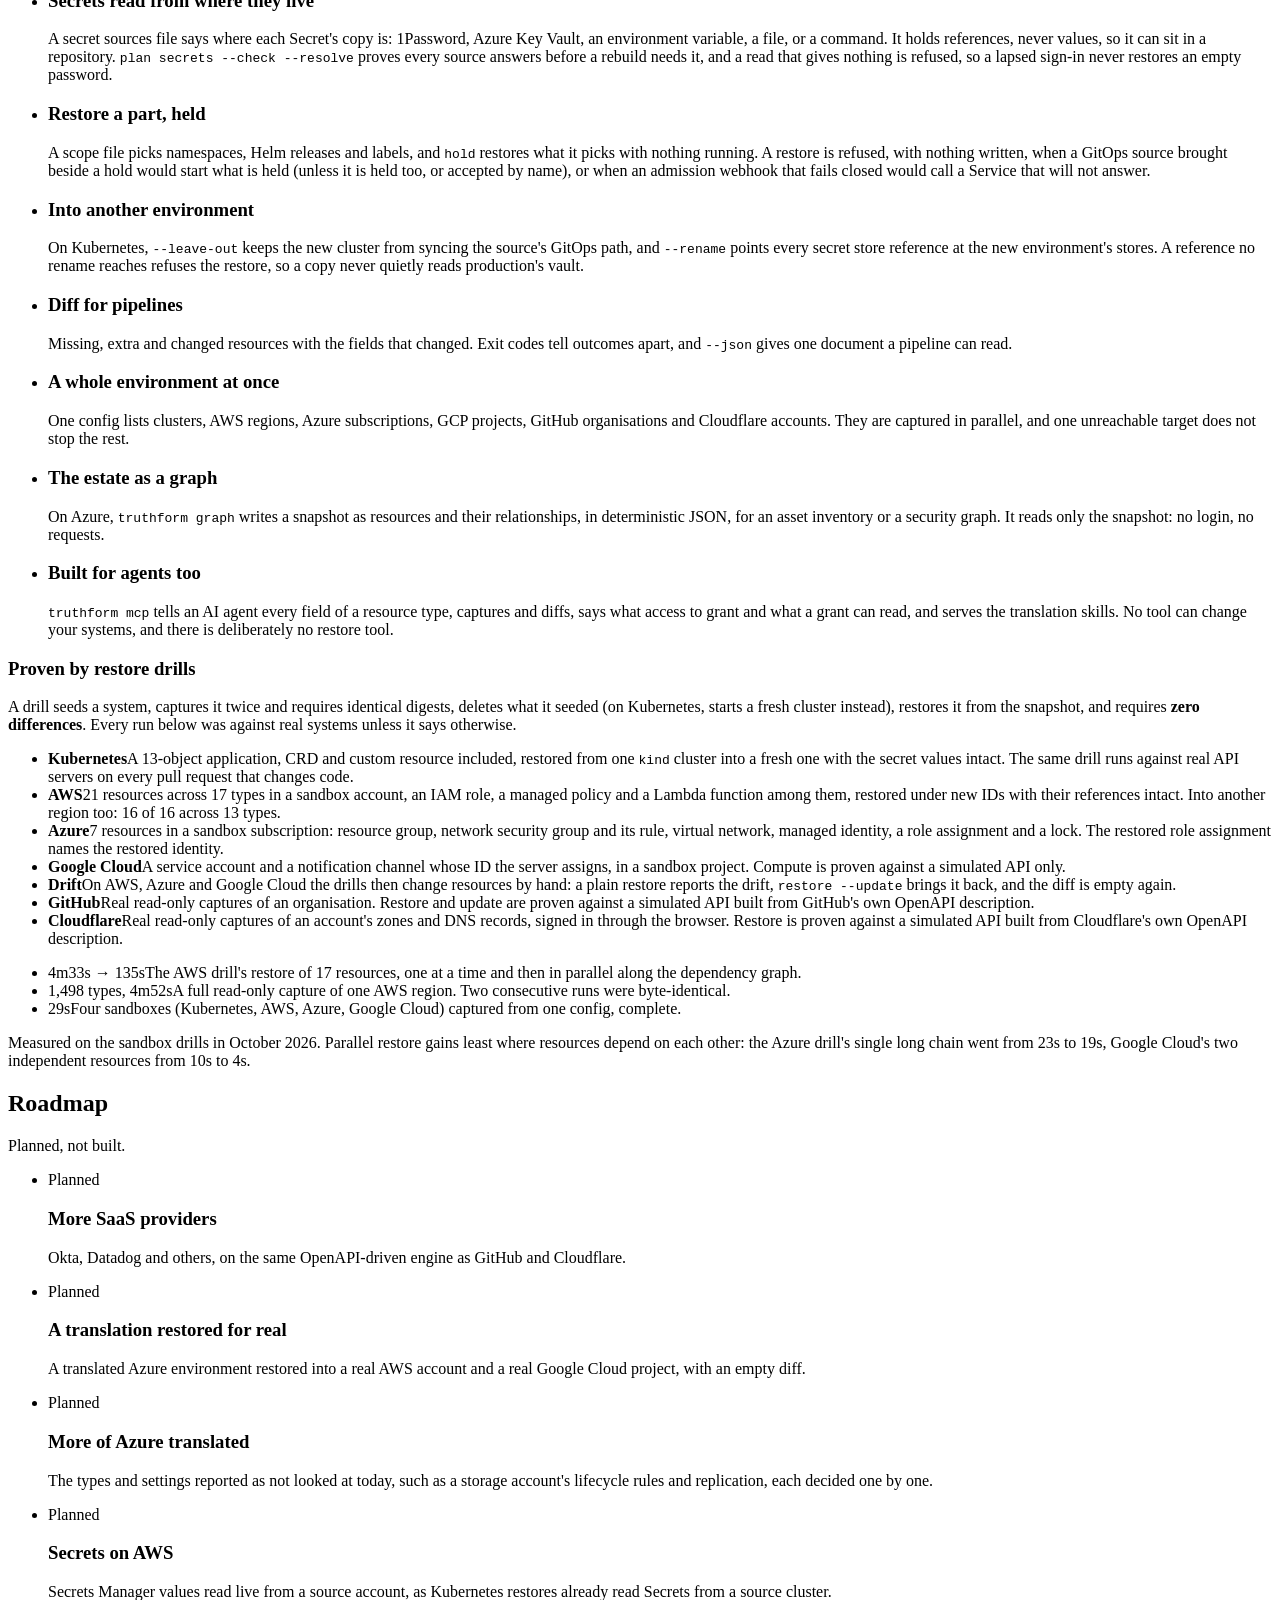
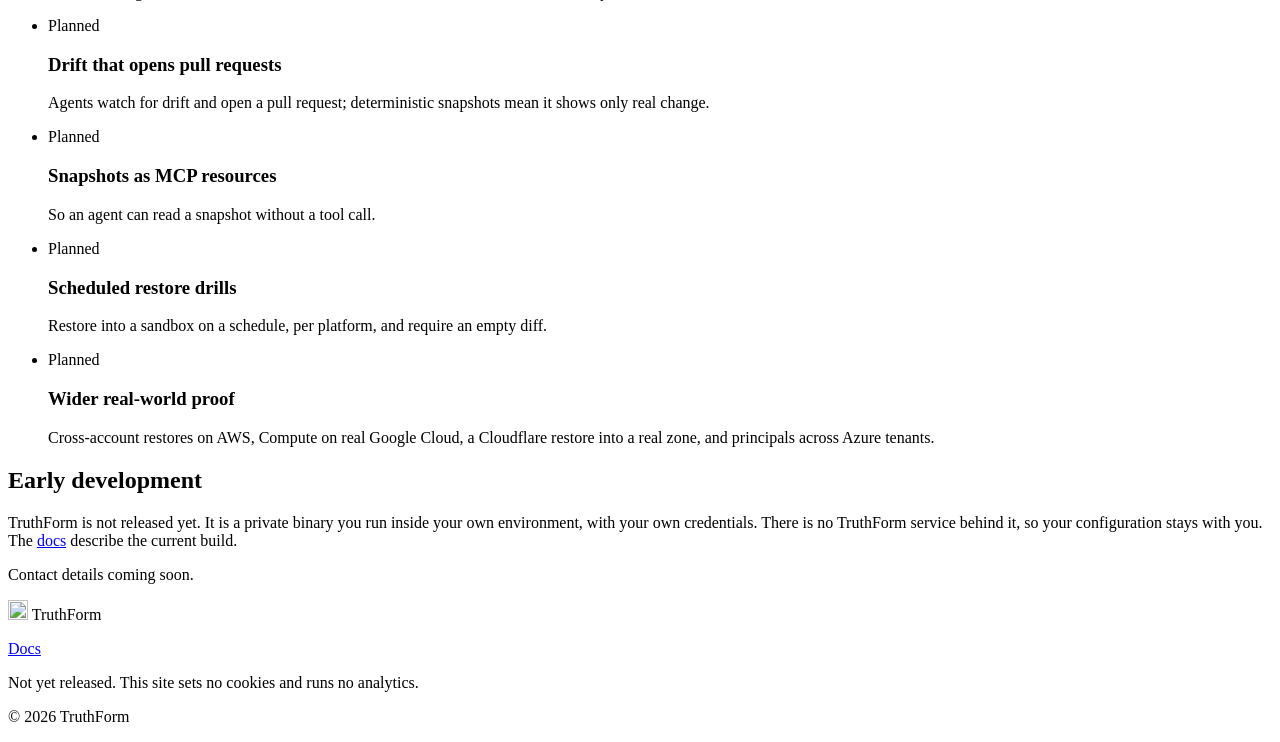
==== commit 81f2a4fc: "Use the hermit crab mascot as the header mark, footer mark and favicon The UseTruthForm GitHub org a" ====
--- a/public/index.html
+++ b/public/index.html
@@ -27,8 +27,27 @@
         <!-- Inline rather than <img src="logo.svg"> so the mark follows the
              page's colour tokens, including dark mode. -->
         <svg class="brand-mark" viewBox="0 0 64 64" aria-hidden="true" focusable="false">
-          <g class="sb"><rect x="8" y="5" width="48" height="6" rx="1.2"/><rect x="28.6" y="27" width="6.8" height="3.6" rx=".8"/><path d="M30.5 53.2H33.5L32.4 57.2Q32 58 31.6 57.2Z"/><rect x="24" y="59.6" width="16" height="2" rx="1"/></g>
-          <g class="sa"><rect x="31.1" y="11" width="1.8" height="16.5"/><path d="M27.5 31.8H36.5L39.8 35.6V39.4L33.6 52H30.4L24.2 39.4V35.6Z"/></g>
+          <g transform="translate(32 32) scale(0.88) translate(-32 -33.5)">
+          <path class="cb-l" d="M33 44l-3 5 1 5M38 45l-1 5 2 4M43 45l2 5 0 4" stroke="#fb8f7d" stroke-width="2.8" stroke-linecap="round" stroke-linejoin="round" fill="none"/>
+          <path d="M28 36c5-5 15-5 19 0 2 4 0 9-6 10H31Z" fill="#fb8f7d"/>
+          <path d="M40 34V24M46 34V25" stroke="#fb8f7d" stroke-width="2.4" stroke-linecap="round"/>
+          <path d="M44 40c0-5 4-8 9-8 3 0 5 1 6 3l-5.5 3 5.5 2.5c-1 3-4 4.5-7 4.5-5 0-8-2-8-5Z" fill="#fb8f7d"/>
+          <path d="M53.5 38l5.5-3" stroke="#d4604f" stroke-width="1.2" stroke-linecap="round"/>
+          <g class="cs" fill="#5eead4"><circle cx="9" cy="13" r="3.2"/><circle cx="13" cy="18.5" r="5.6"/><circle cx="18.5" cy="26" r="9"/><circle cx="25" cy="36" r="13.5"/></g>
+          <path class="cw" d="M6.6 15.5q3 1.2 5.2-.6M8 22q5 2.4 9.6-1M10 30q8 4 16-1.5" fill="none" stroke="#0f766e" stroke-width="1.8" stroke-linecap="round" stroke-opacity=".7"/>
+          <path d="M16 31q2-6 8-8" stroke="#ccfbf1" stroke-width="2" stroke-linecap="round" fill="none" opacity=".7"/>
+          <ellipse cx="36" cy="41" rx="3.2" ry="6.5" fill="#0f766e" transform="rotate(-20 36 41)"/>
+          <path d="M30 39c3-3 10-3 13 1 1 3-1 6-5 6h-7Z" fill="#fb8f7d"/>
+          <g class="ce" fill="#fff" stroke="#fb8f7d" stroke-width=".9"><circle cx="40" cy="21" r="4"/><circle cx="46.5" cy="22" r="4"/></g>
+          <g fill="#0a0e17"><circle cx="40.7" cy="21.42" r="2.48"/><circle cx="47.2" cy="22.42" r="2.48"/></g>
+          <g fill="#fff"><circle cx="39.82" cy="20.42" r=".88"/><circle cx="46.32" cy="21.42" r=".88"/></g>
+          <path d="M38.5 40.5q2.8 1.8 5.6 0" stroke="#0a0e17" stroke-width="1.5" stroke-linecap="round" fill="none"/>
+          <path class="cst" d="M57 38.4V47" stroke="#5eead4" stroke-width="1.2" stroke-linecap="round"/>
+          <g class="sb" fill="#cbd5e1"><rect x="51.5" y="37.4" width="11" height="2" rx=".5"/></g>
+          <g transform="translate(57 46.4) scale(.42) translate(-32 -27)">
+          <g class="sb" fill="#cbd5e1"><rect x="28.6" y="27" width="6.8" height="3.6" rx=".8"/><path d="M30.5 53.2H33.5L32.4 57.2Q32 58 31.6 57.2Z"/></g>
+          <g class="sa" fill="#5eead4"><path d="M27.5 31.8H36.5L39.8 35.6V39.4L33.6 52H30.4L24.2 39.4V35.6Z"/></g>
+          </g></g>
         </svg>
         <span><span class="brand-truth">Truth</span>Form</span>
       </a>
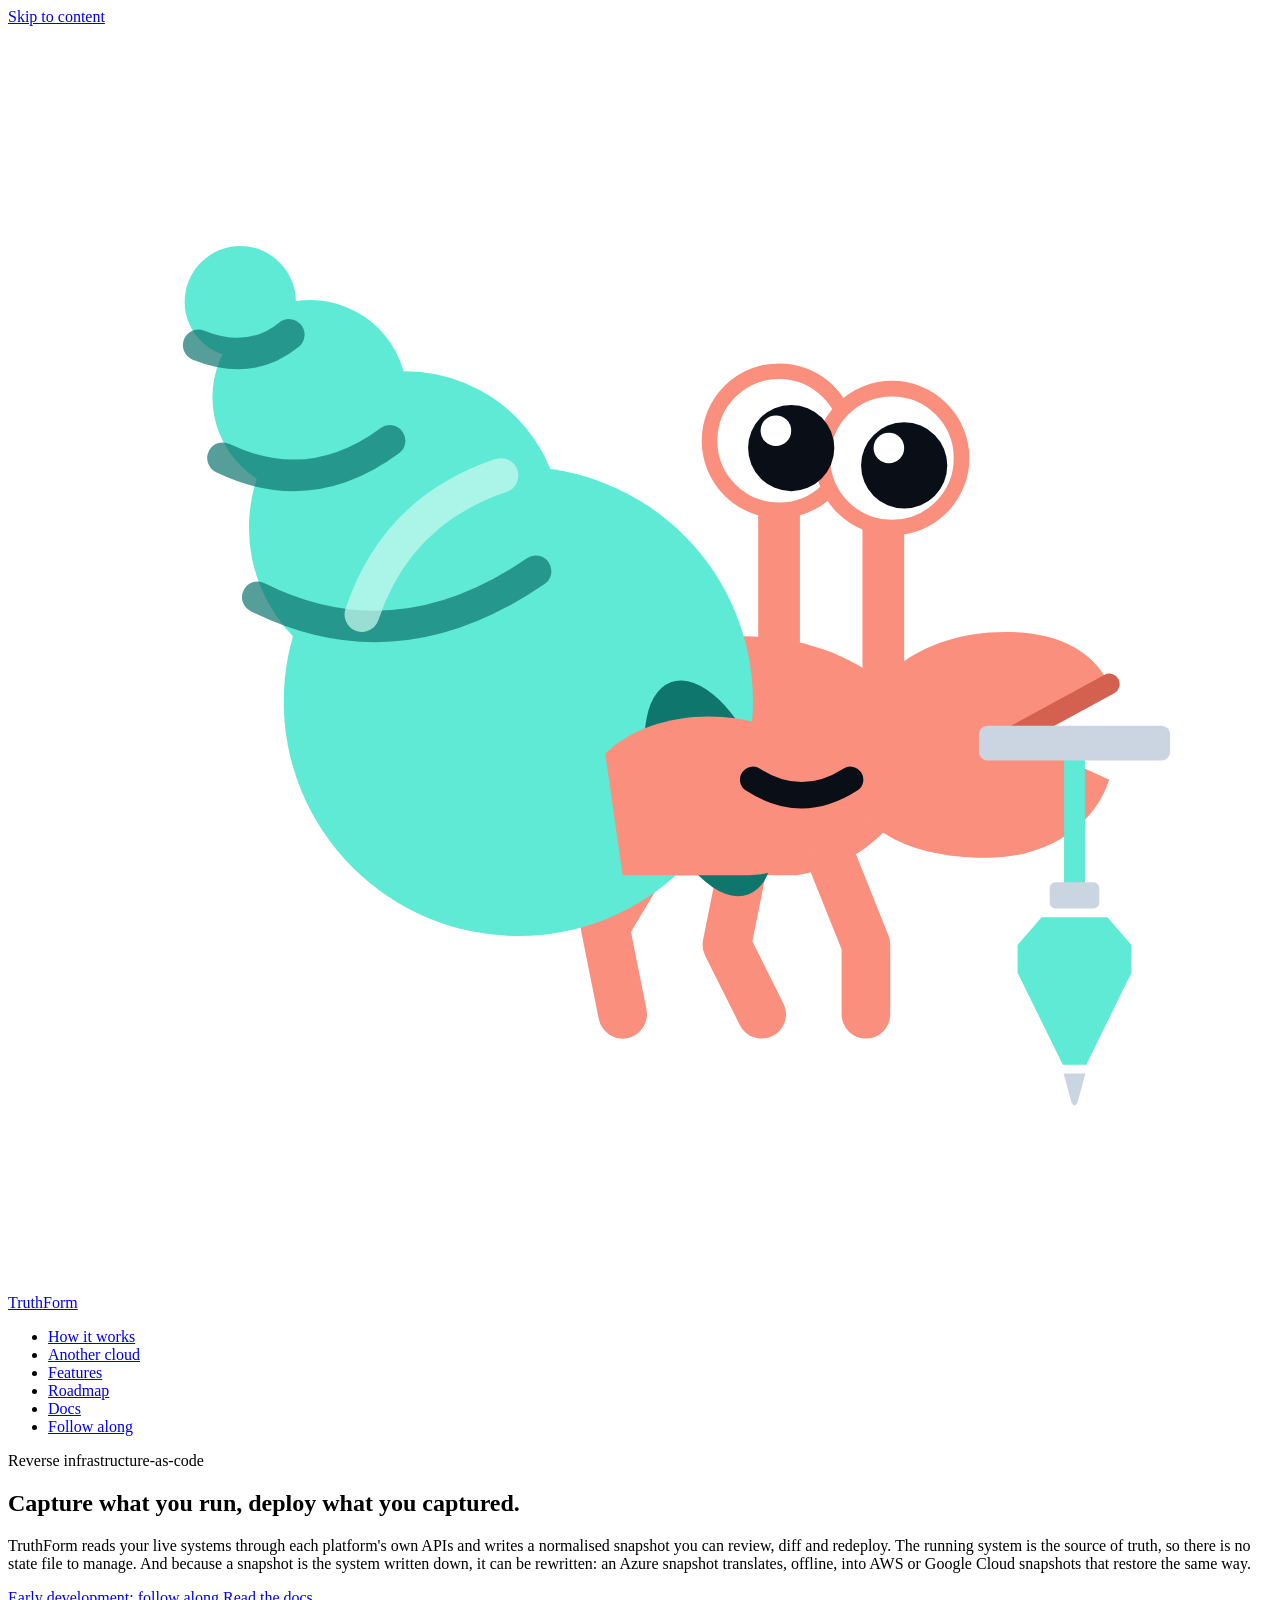
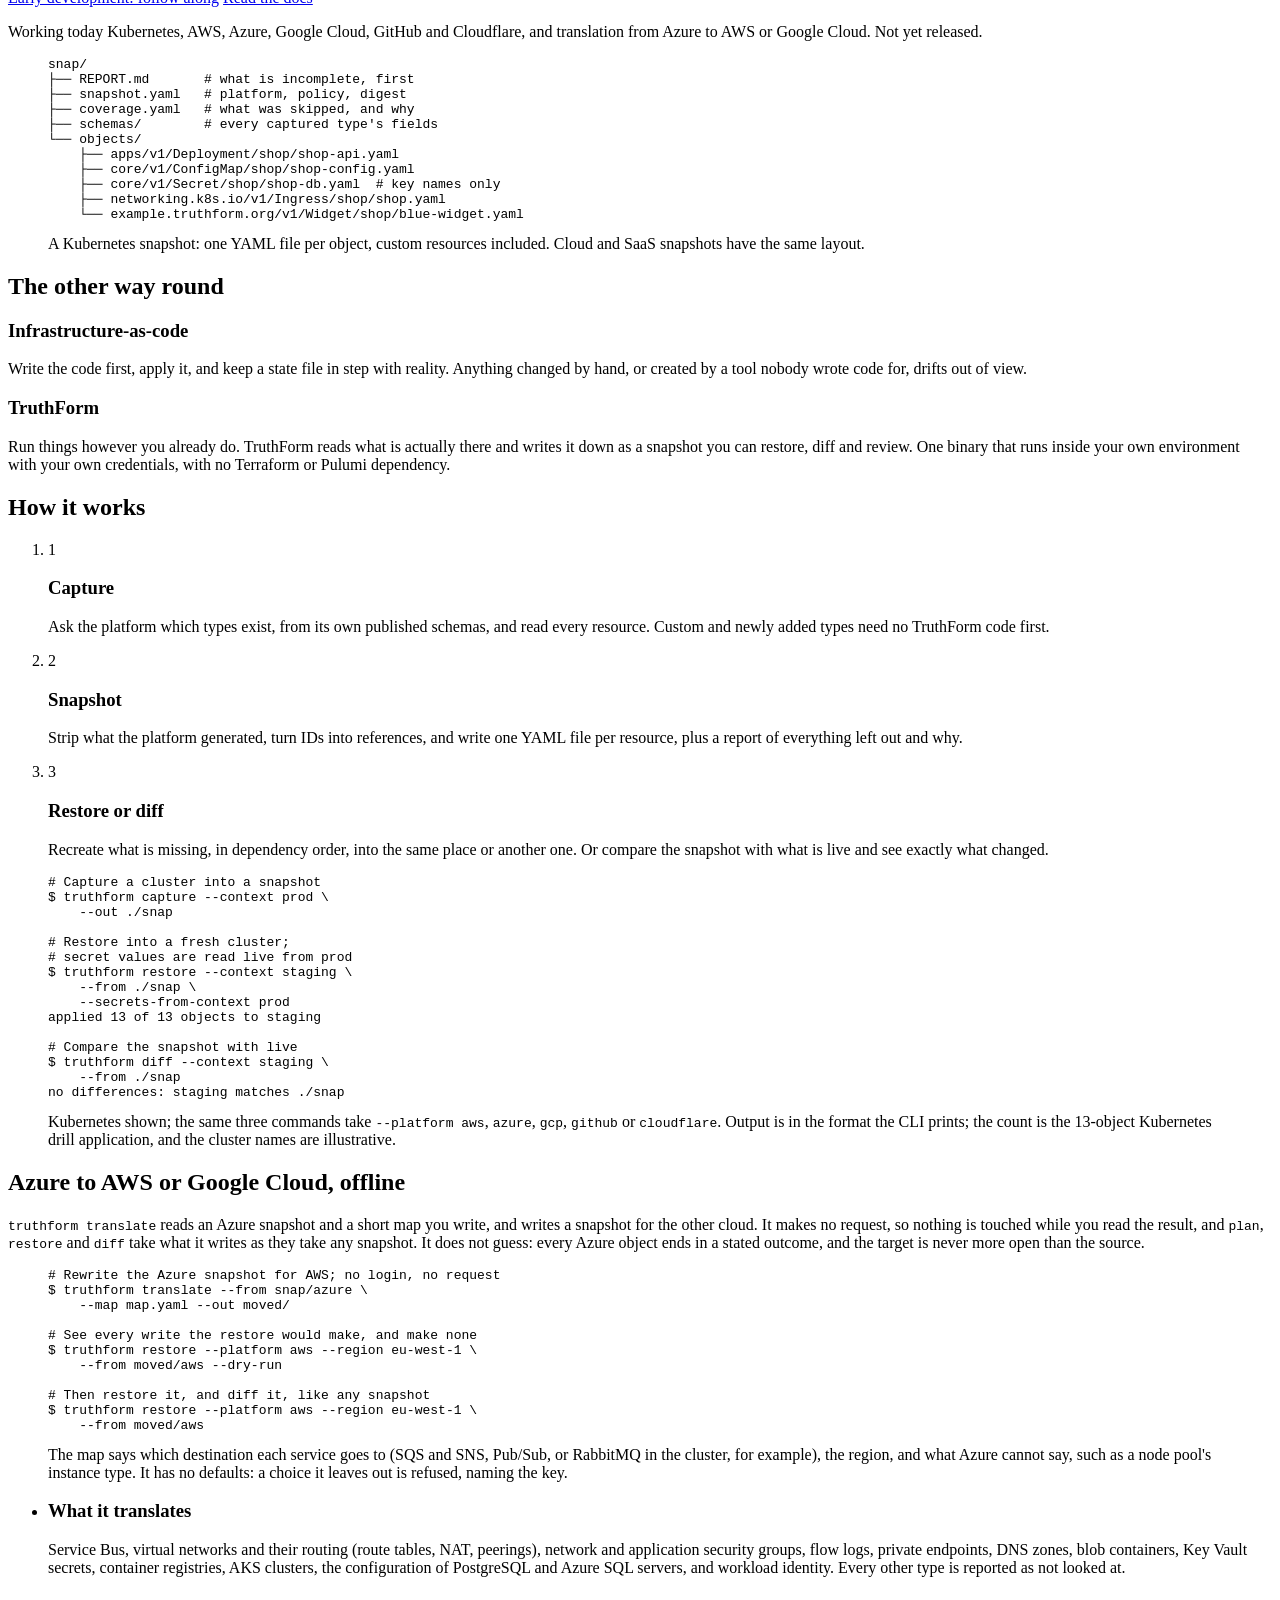
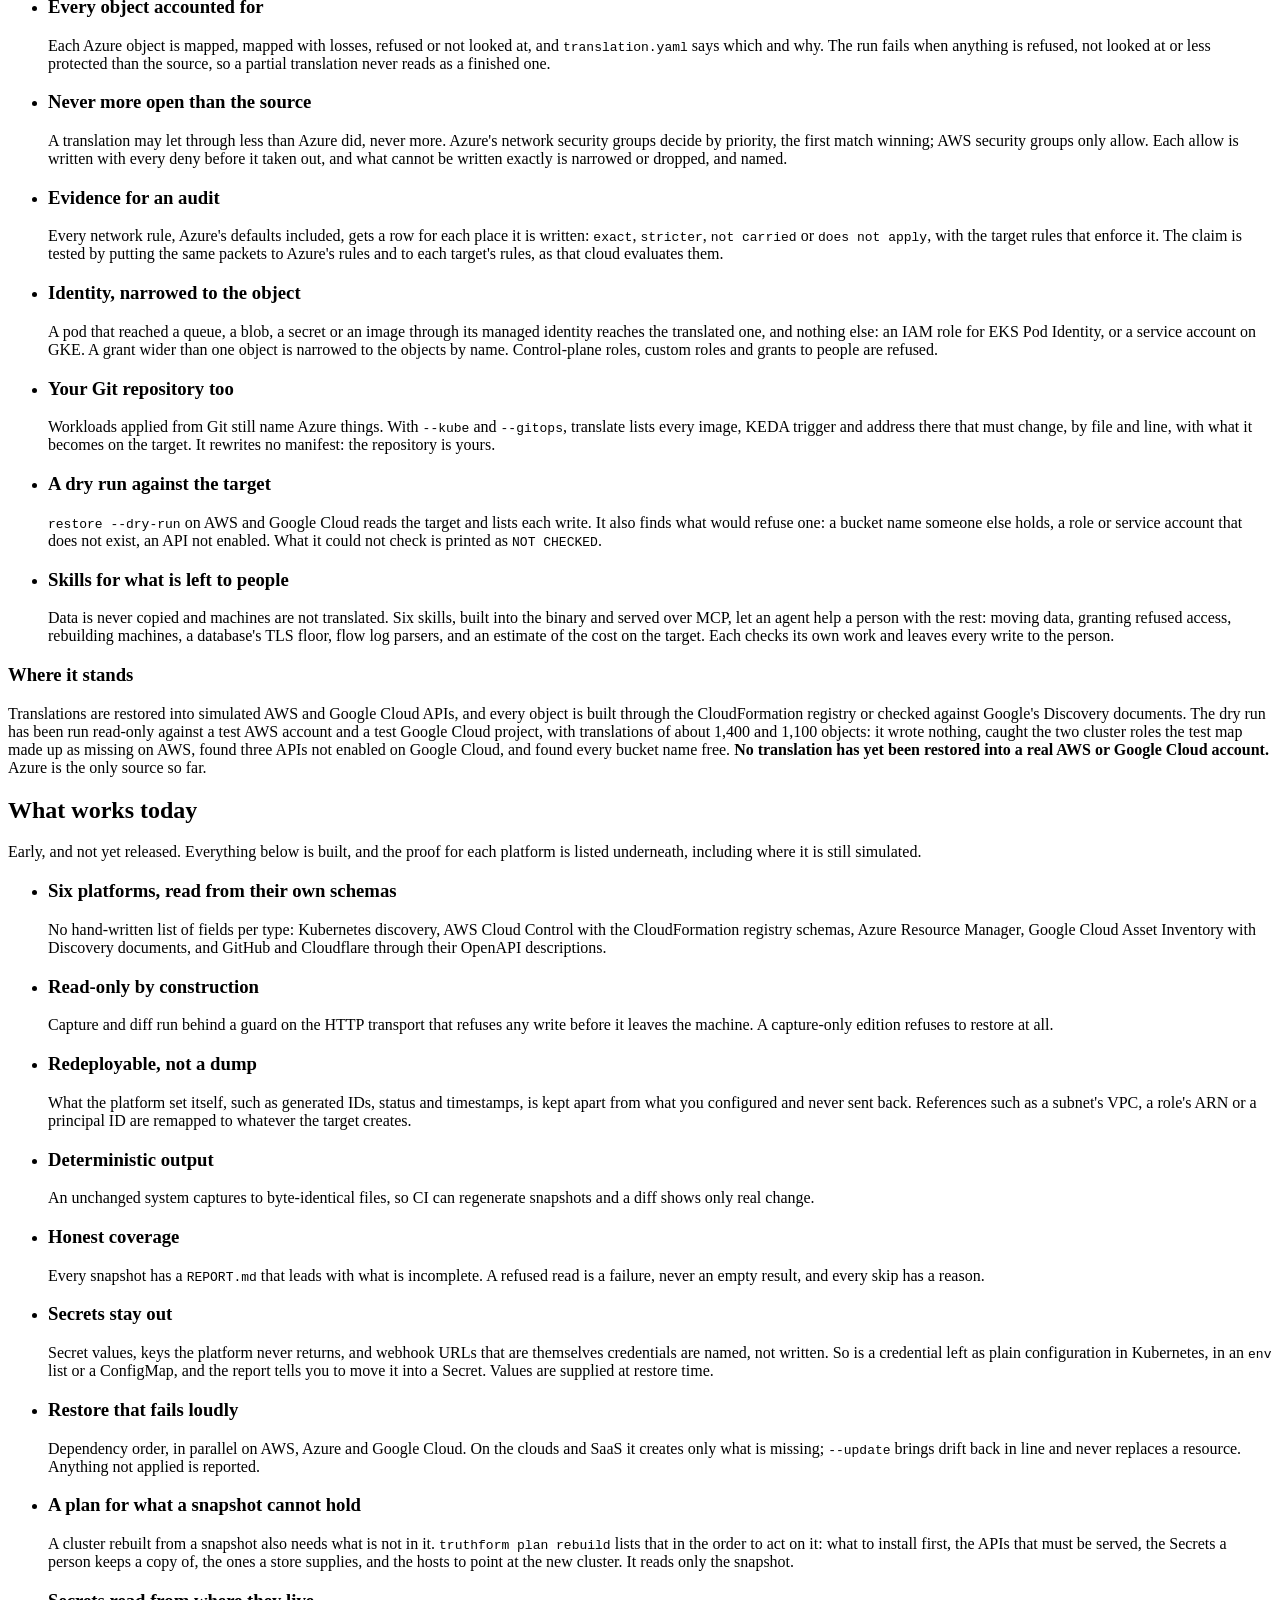
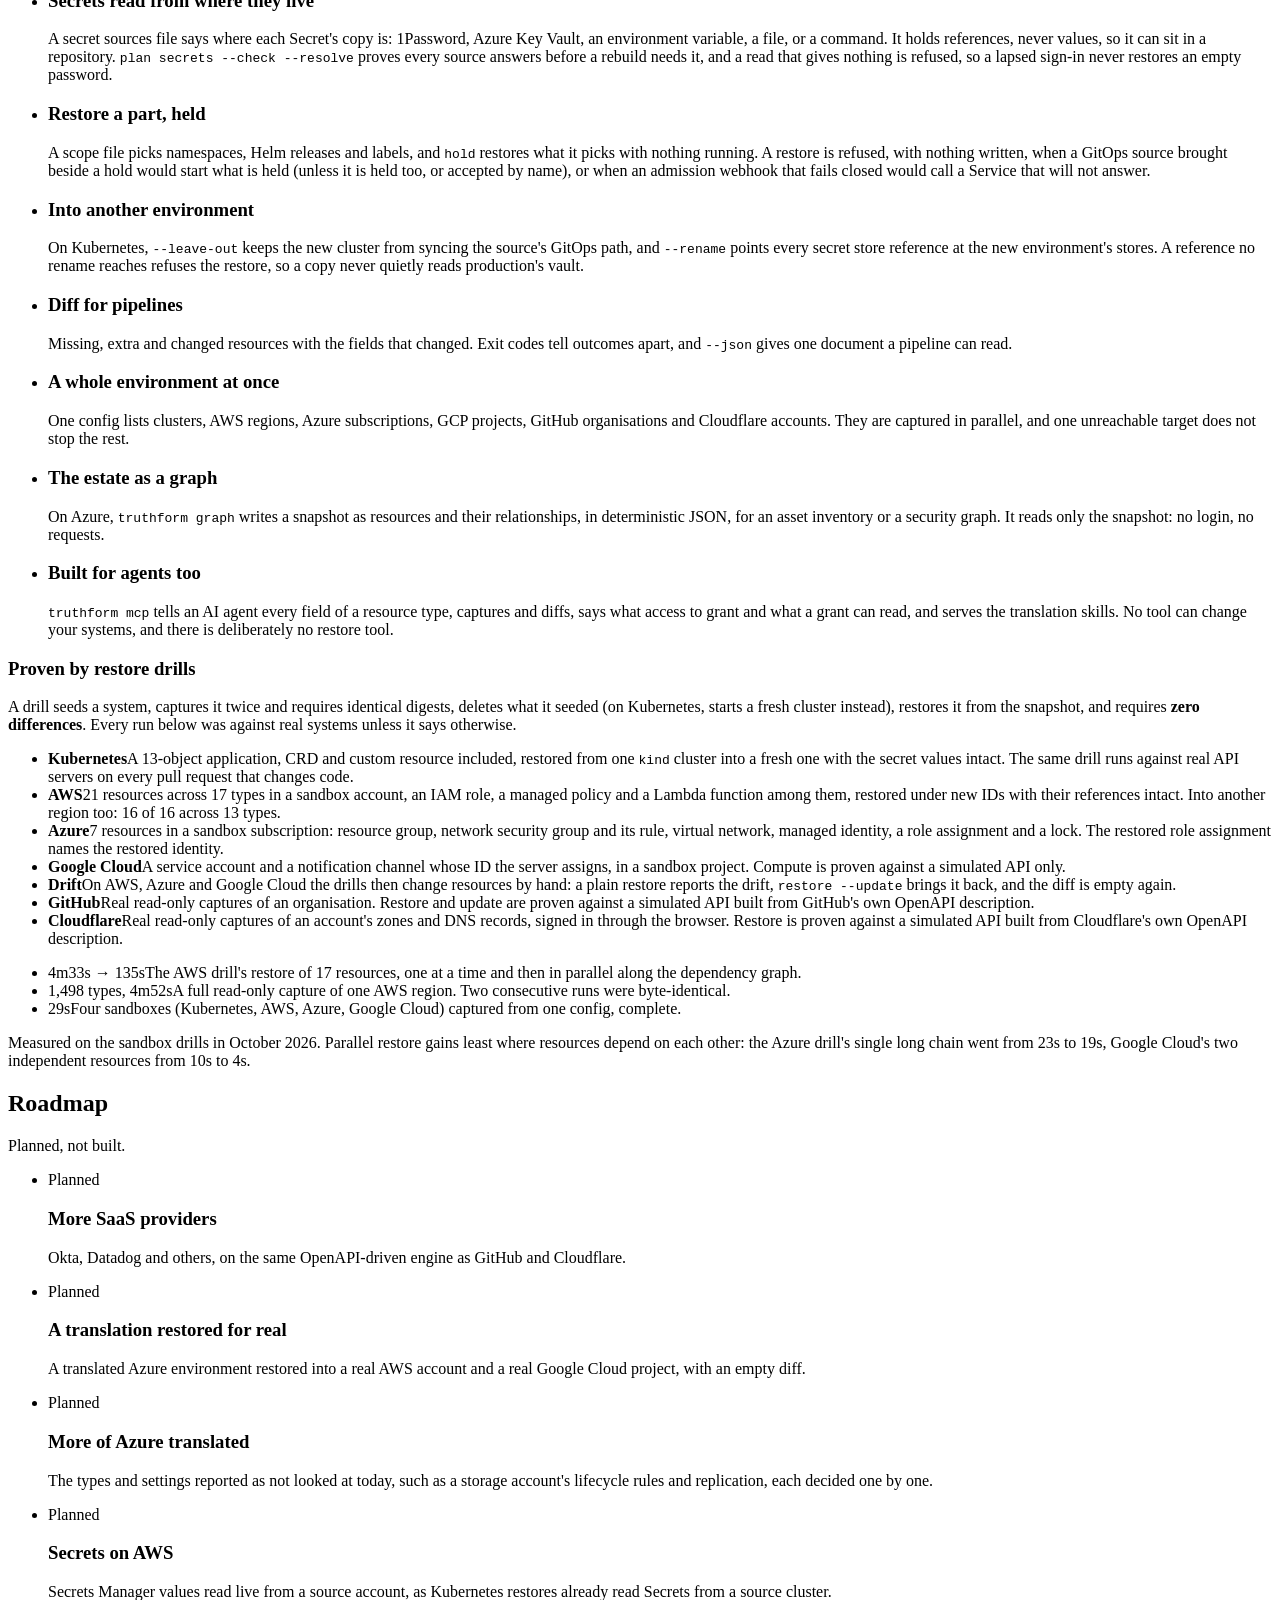
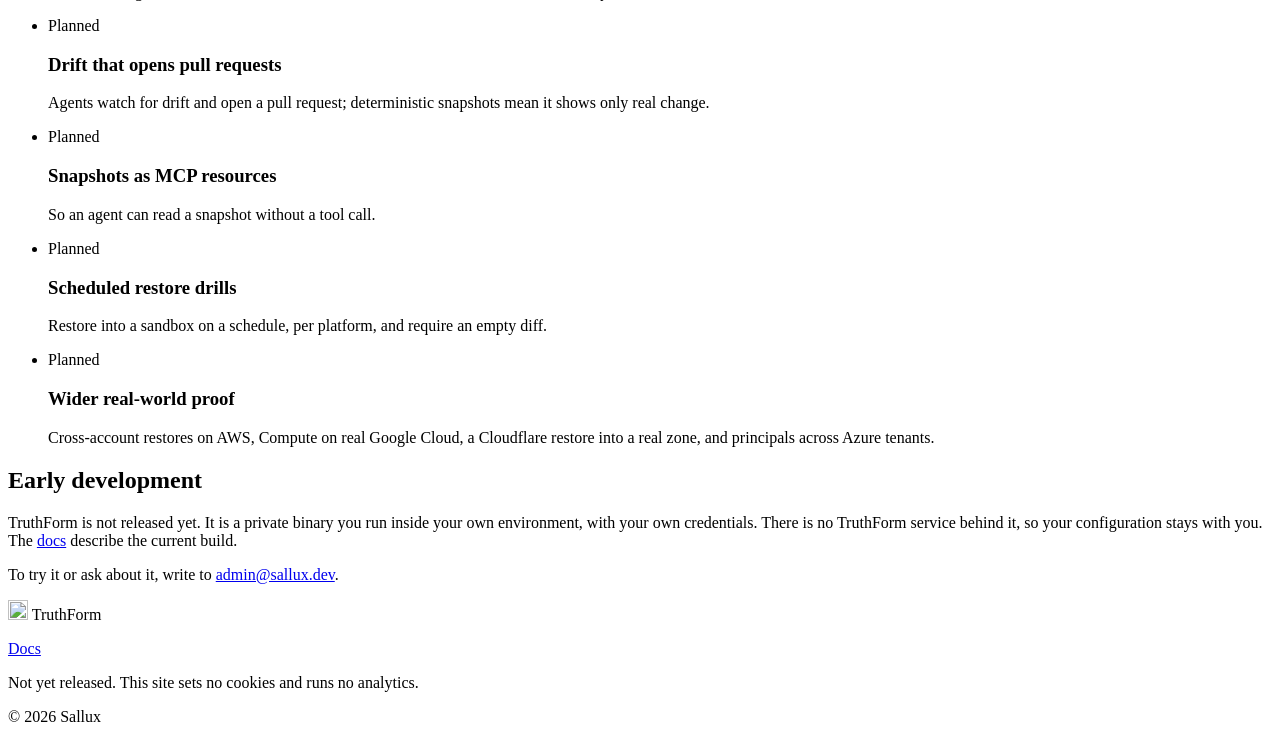
==== commit 45ee6d72: "Give the site a real contact address and name Sallux as copyright holder The follow section said "Co" ====
--- a/public/index.html
+++ b/public/index.html
@@ -329,11 +329,7 @@
         <div class="follow">
           <h2 id="follow-title">Early development</h2>
           <p>TruthForm is not released yet. It is a private binary you run inside your own environment, with your own credentials. There is no TruthForm service behind it, so your configuration stays with you. The <a href="/docs/">docs</a> describe the current build.</p>
-          <!-- TODO(Dave): replace this paragraph with a real contact (email
-               address or sign-up link). Left as plain text on purpose: a
-               placeholder link would look like a working contact and quietly
-               go nowhere. -->
-          <p class="contact" data-todo="contact">Contact details coming soon.</p>
+          <p class="contact">To try it or ask about it, write to <a href="mailto:admin@sallux.dev">admin@sallux.dev</a>.</p>
         </div>
       </div>
     </section>
@@ -347,7 +343,7 @@
       </p>
       <p class="footer-links"><a href="/docs/">Docs</a></p>
       <p>Not yet released. This site sets no cookies and runs no analytics.</p>
-      <p>&copy; 2026 TruthForm</p>
+      <p>&copy; 2026 Sallux</p>
     </div>
   </footer>
 </body>
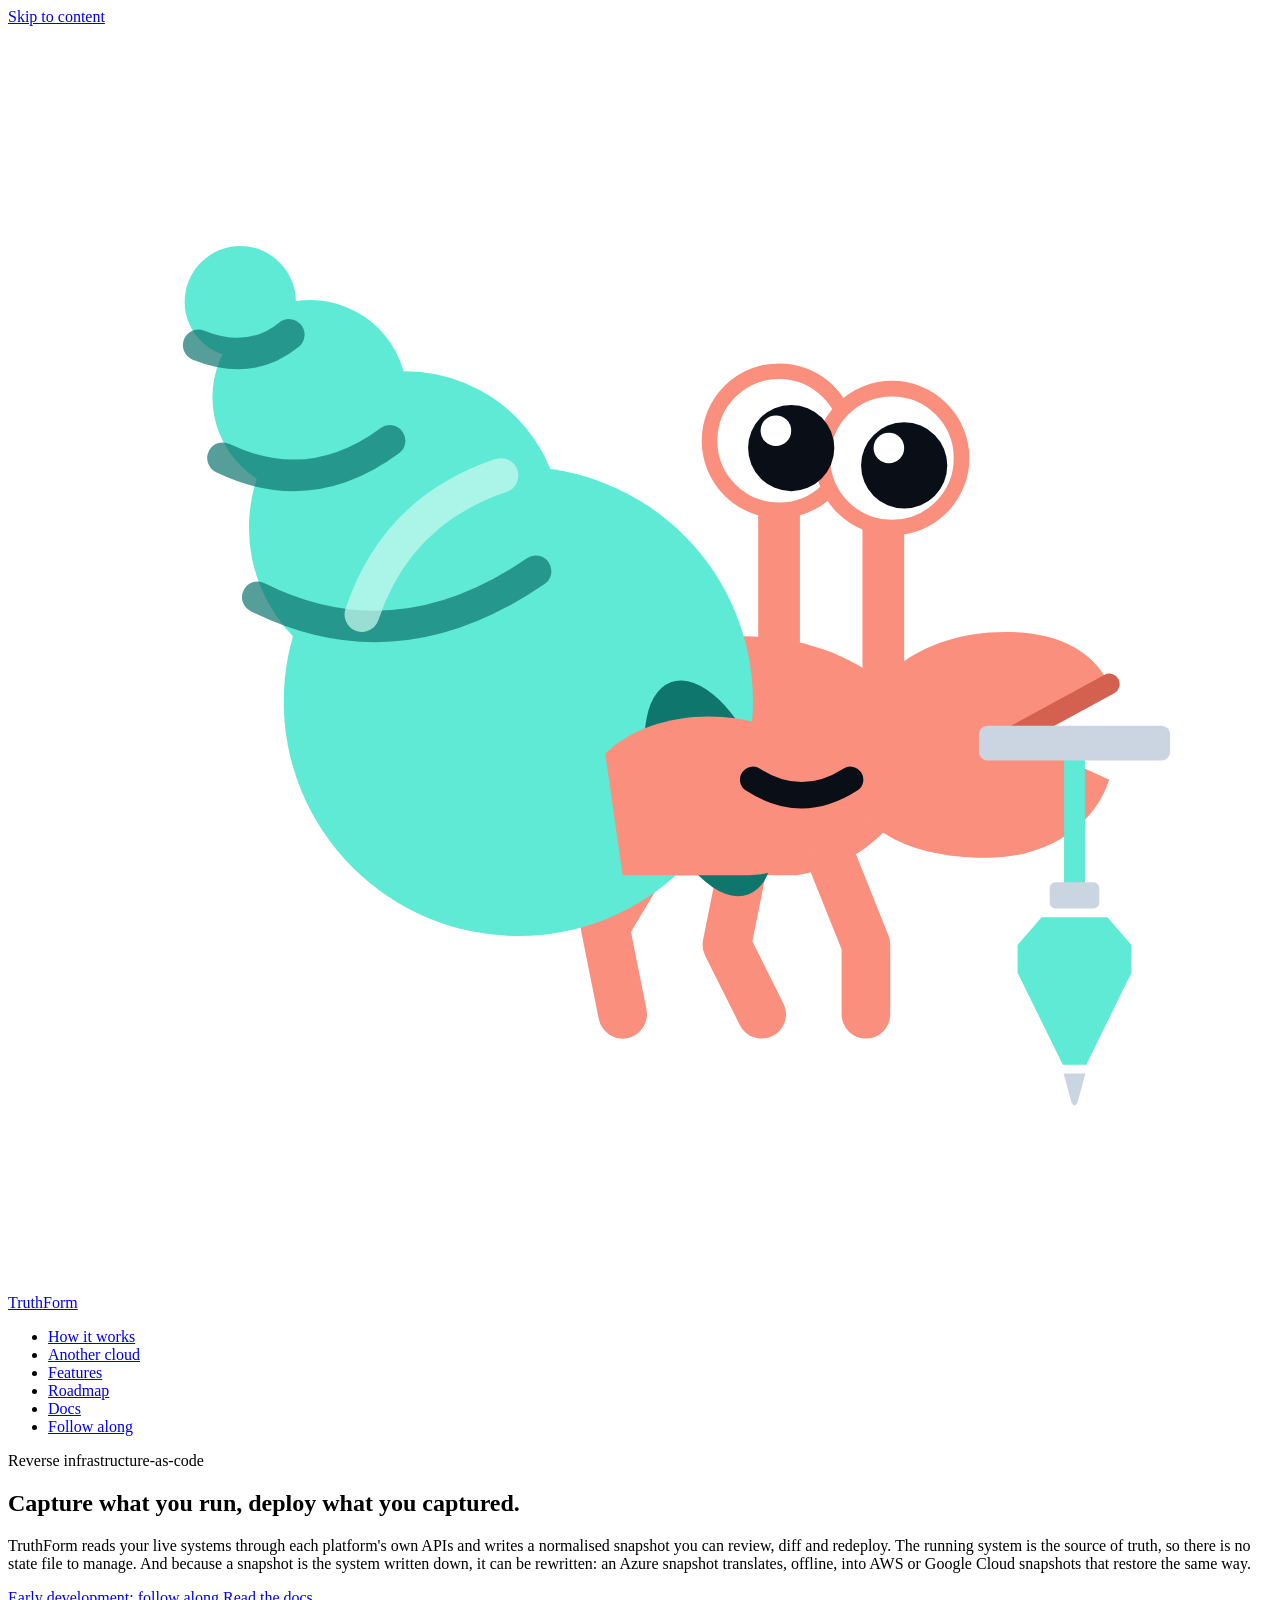
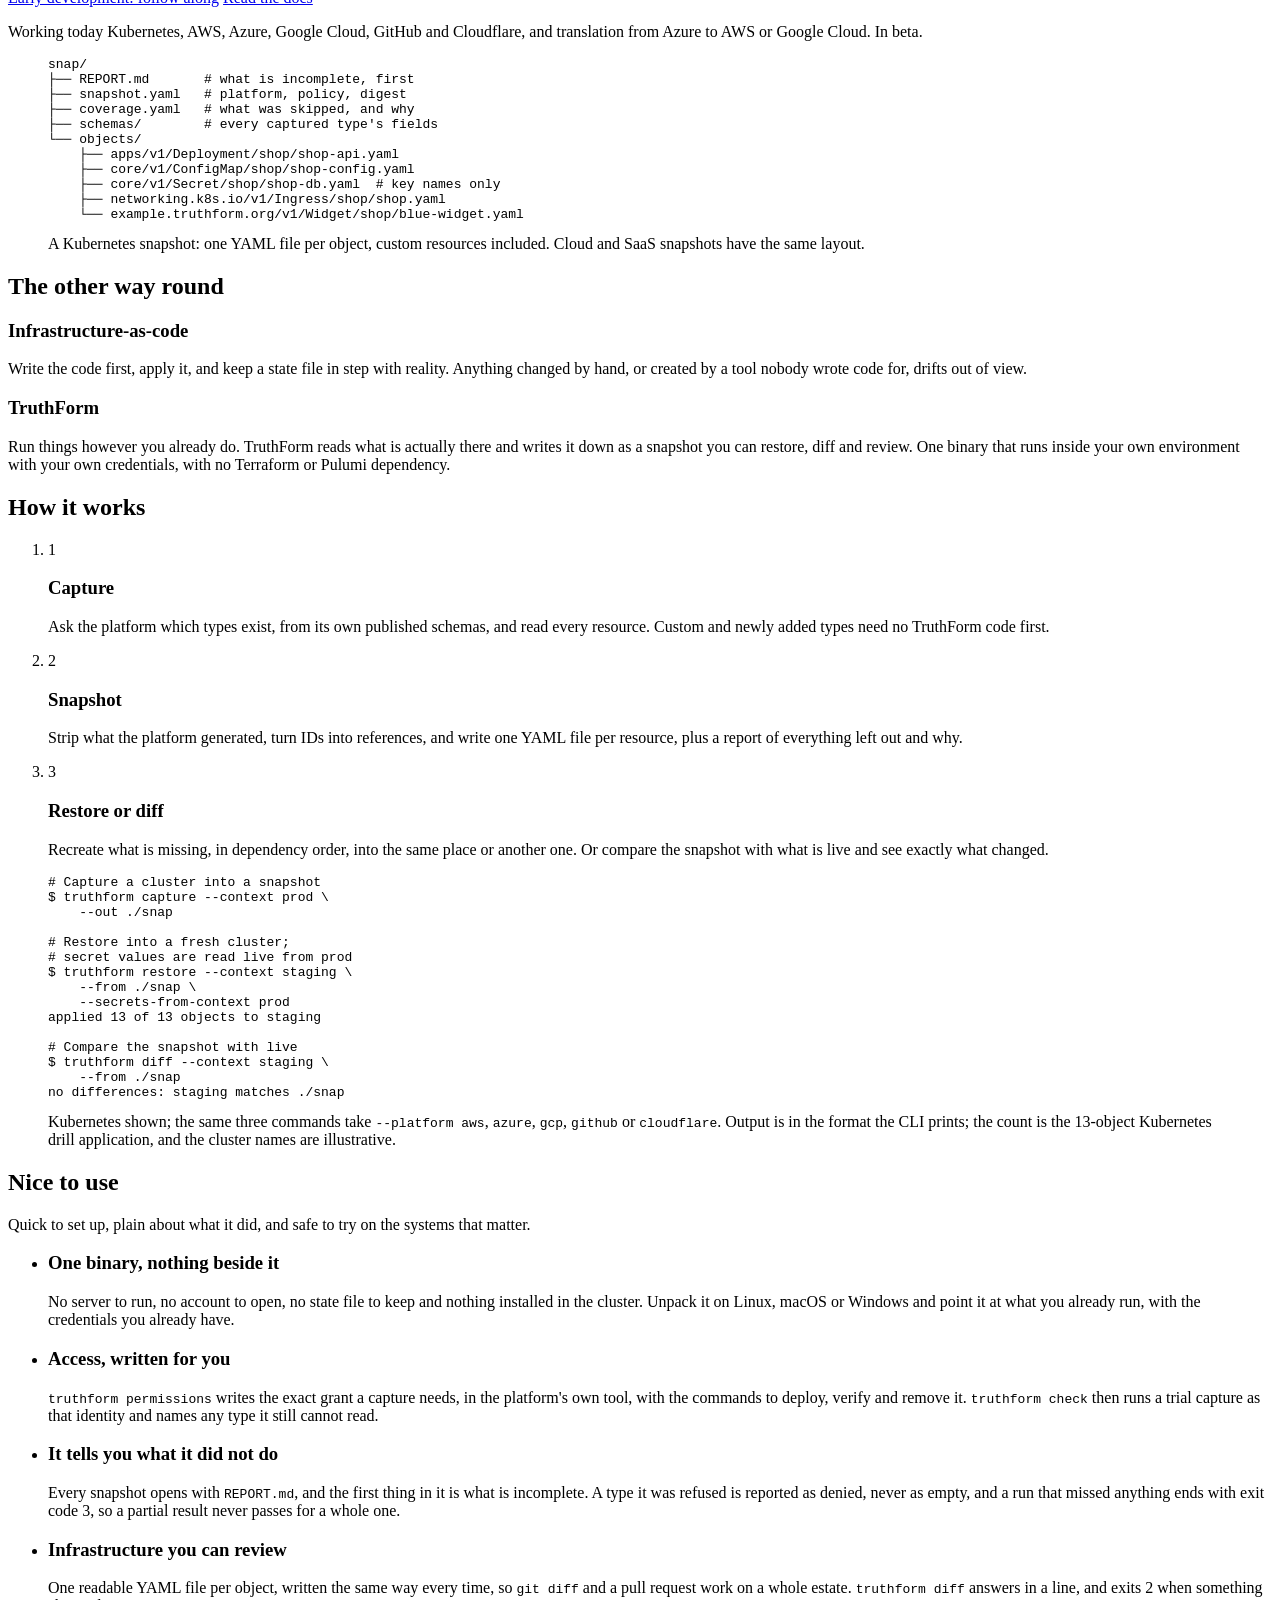
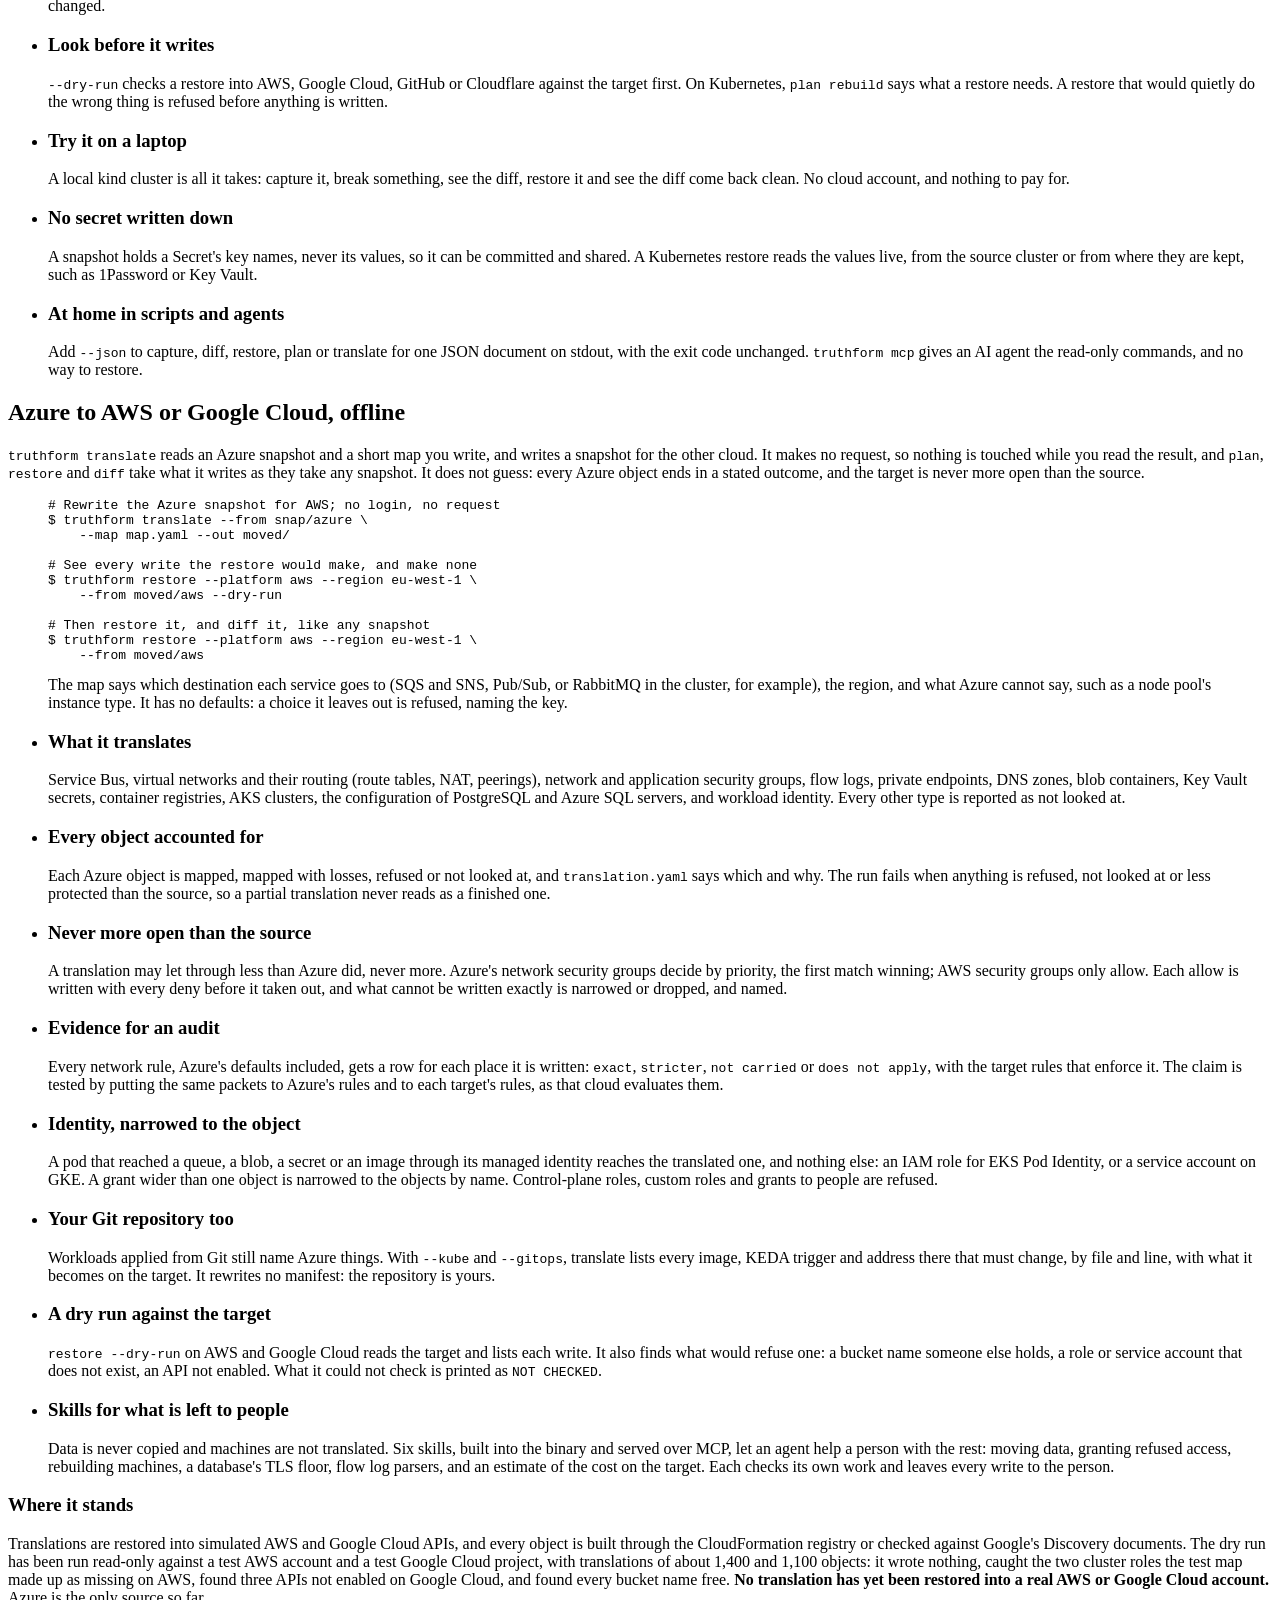
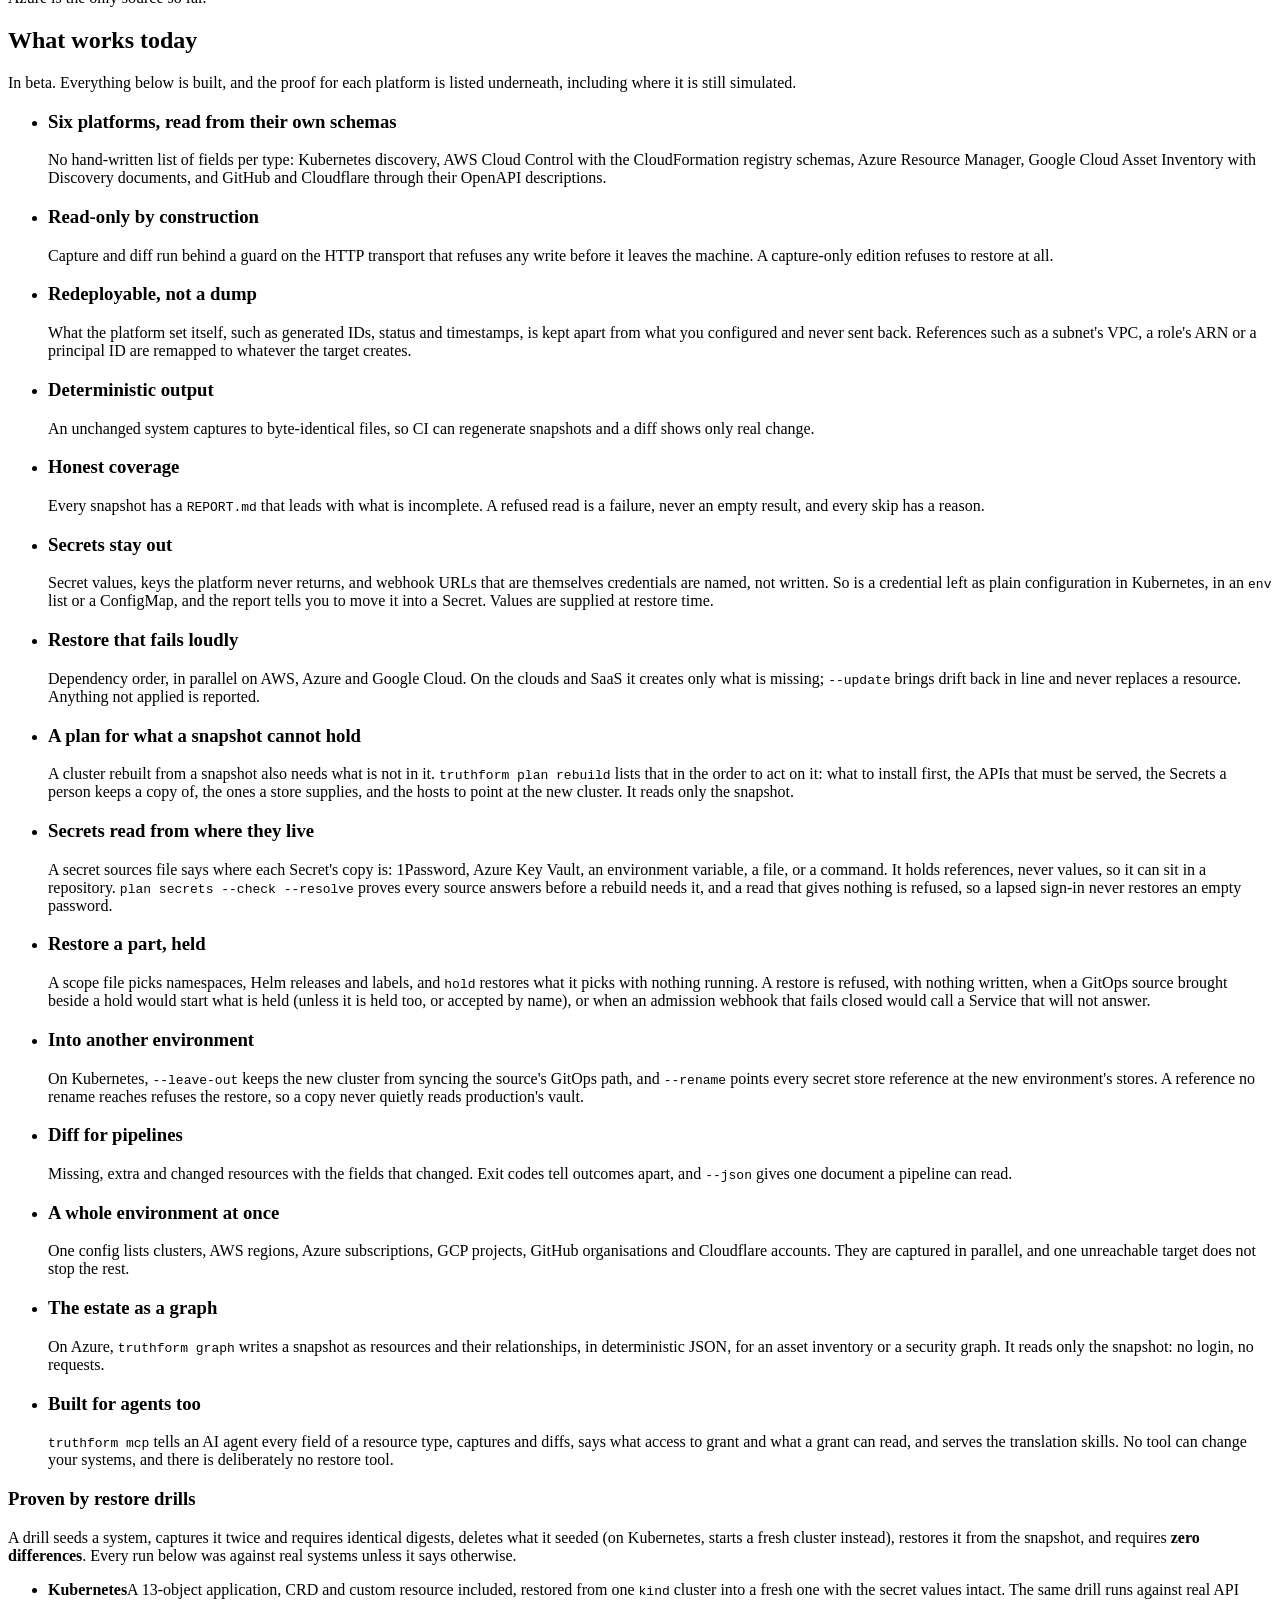
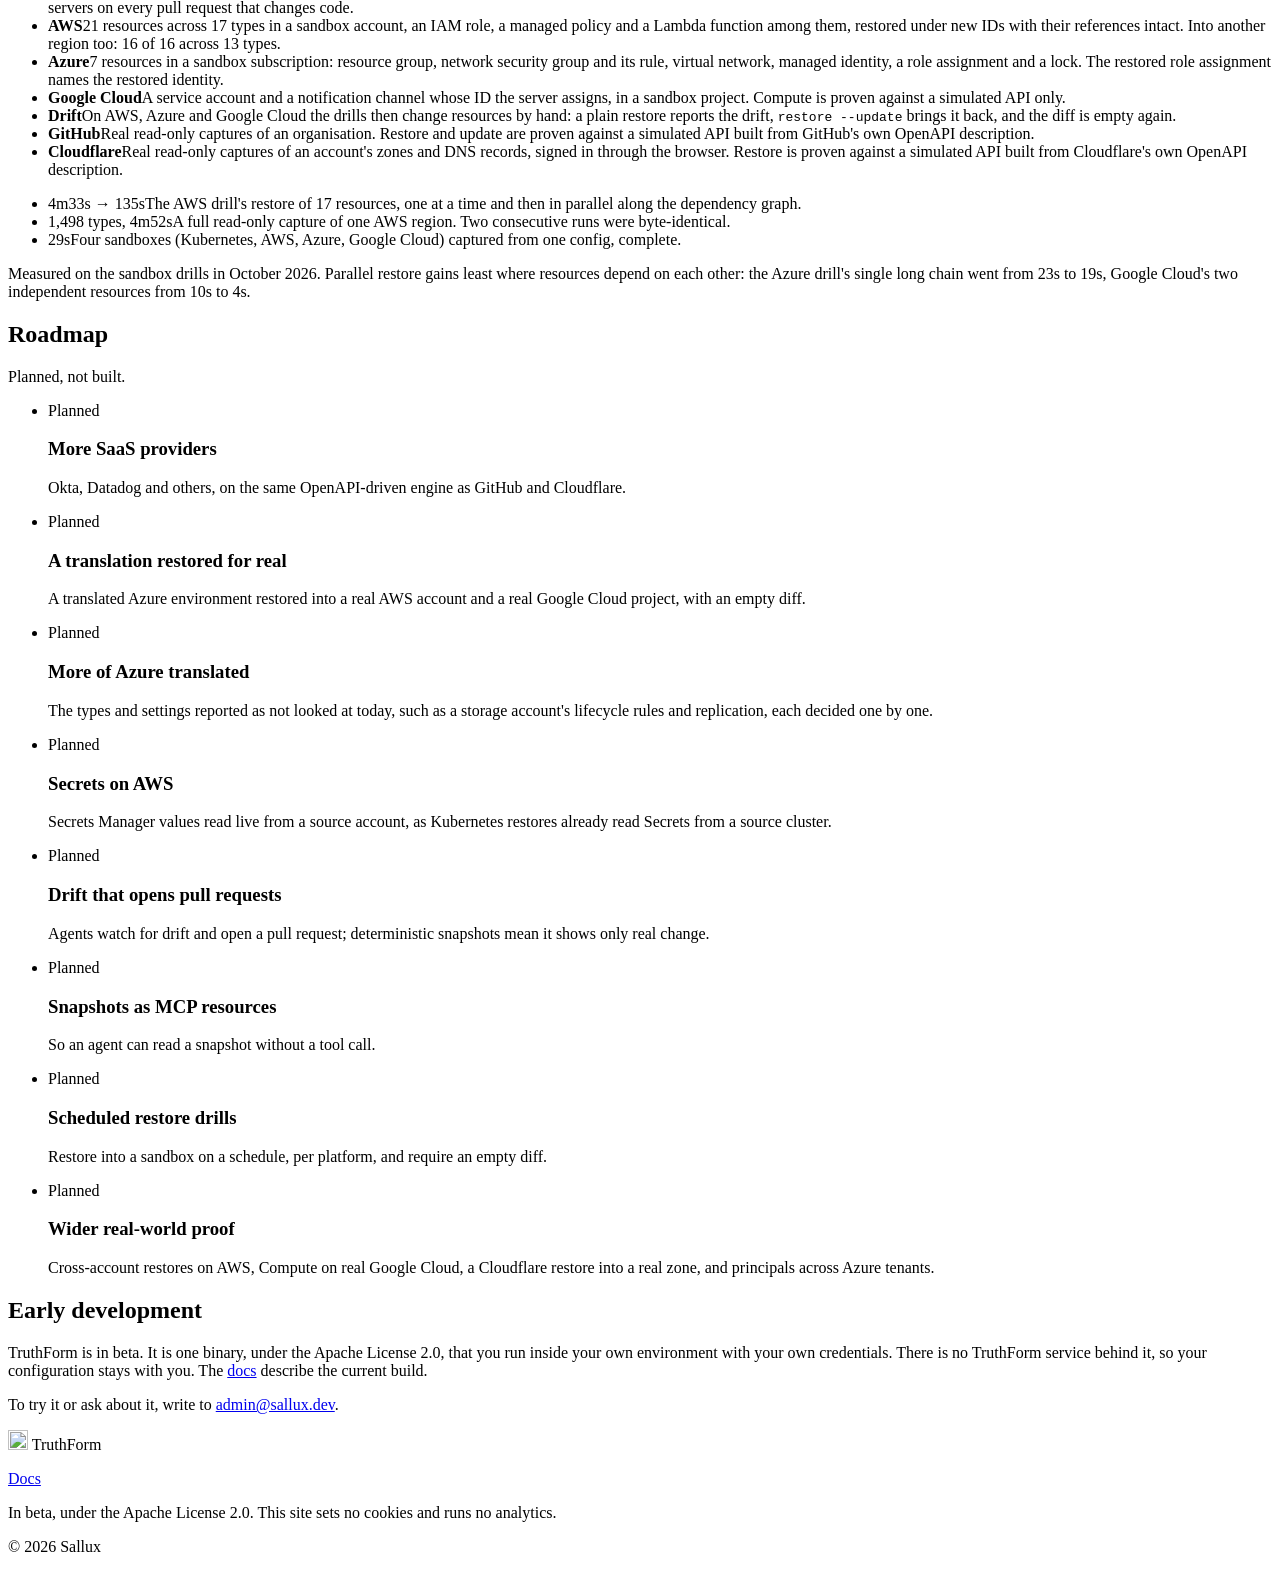
==== commit 227b3116: "Say what makes TruthForm nice to use, and that it is in beta under Apache 2.0 The home page listed w" ====
--- a/public/index.html
+++ b/public/index.html
@@ -75,7 +75,7 @@
             <a class="btn btn-primary" href="#follow">Early development: follow along</a>
             <a class="btn btn-ghost" href="/docs/">Read the docs</a>
           </div>
-          <p class="status-line"><span class="badge badge-live">Working today</span> Kubernetes, AWS, Azure, Google Cloud, GitHub and Cloudflare, and translation from Azure to AWS or Google Cloud. Not yet released.</p>
+          <p class="status-line"><span class="badge badge-live">Working today</span> Kubernetes, AWS, Azure, Google Cloud, GitHub and Cloudflare, and translation from Azure to AWS or Google Cloud. In beta.</p>
         </div>
 
         <figure class="snapshot-card">
@@ -155,7 +155,48 @@
       </div>
     </section>
 
-    <section class="section" id="another-cloud" aria-labelledby="cloud-title">
+    <section class="section" id="nice" aria-labelledby="nice-title">
+      <div class="wrap">
+        <h2 id="nice-title" class="section-title">Nice to use</h2>
+        <p class="section-intro">Quick to set up, plain about what it did, and safe to try on the systems that matter.</p>
+        <ul class="features">
+          <li class="feature">
+            <h3>One binary, nothing beside it</h3>
+            <p>No server to run, no account to open, no state file to keep and nothing installed in the cluster. Unpack it on Linux, macOS or Windows and point it at what you already run, with the credentials you already have.</p>
+          </li>
+          <li class="feature">
+            <h3>Access, written for you</h3>
+            <p><code>truthform permissions</code> writes the exact grant a capture needs, in the platform's own tool, with the commands to deploy, verify and remove it. <code>truthform check</code> then runs a trial capture as that identity and names any type it still cannot read.</p>
+          </li>
+          <li class="feature">
+            <h3>It tells you what it did not do</h3>
+            <p>Every snapshot opens with <code>REPORT.md</code>, and the first thing in it is what is incomplete. A type it was refused is reported as denied, never as empty, and a run that missed anything ends with exit code 3, so a partial result never passes for a whole one.</p>
+          </li>
+          <li class="feature">
+            <h3>Infrastructure you can review</h3>
+            <p>One readable YAML file per object, written the same way every time, so <code>git diff</code> and a pull request work on a whole estate. <code>truthform diff</code> answers in a line, and exits 2 when something changed.</p>
+          </li>
+          <li class="feature">
+            <h3>Look before it writes</h3>
+            <p><code>--dry-run</code> checks a restore into AWS, Google Cloud, GitHub or Cloudflare against the target first. On Kubernetes, <code>plan rebuild</code> says what a restore needs. A restore that would quietly do the wrong thing is refused before anything is written.</p>
+          </li>
+          <li class="feature">
+            <h3>Try it on a laptop</h3>
+            <p>A local kind cluster is all it takes: capture it, break something, see the diff, restore it and see the diff come back clean. No cloud account, and nothing to pay for.</p>
+          </li>
+          <li class="feature">
+            <h3>No secret written down</h3>
+            <p>A snapshot holds a Secret's key names, never its values, so it can be committed and shared. A Kubernetes restore reads the values live, from the source cluster or from where they are kept, such as 1Password or Key Vault.</p>
+          </li>
+          <li class="feature">
+            <h3>At home in scripts and agents</h3>
+            <p>Add <code>--json</code> to capture, diff, restore, plan or translate for one JSON document on stdout, with the exit code unchanged. <code>truthform mcp</code> gives an AI agent the read-only commands, and no way to restore.</p>
+          </li>
+        </ul>
+      </div>
+    </section>
+
+    <section class="section section-alt" id="another-cloud" aria-labelledby="cloud-title">
       <div class="wrap">
         <h2 id="cloud-title" class="section-title">Azure to AWS or Google Cloud, offline</h2>
         <p class="section-intro"><code>truthform translate</code> reads an Azure snapshot and a short map you write, and writes a snapshot for the other cloud. It makes no request, so nothing is touched while you read the result, and <code>plan</code>, <code>restore</code> and <code>diff</code> take what it writes as they take any snapshot. It does not guess: every Azure object ends in a stated outcome, and the target is never more open than the source.</p>
@@ -218,10 +259,10 @@
       </div>
     </section>
 
-    <section class="section section-alt" id="features" aria-labelledby="features-title">
+    <section class="section" id="features" aria-labelledby="features-title">
       <div class="wrap">
         <h2 id="features-title" class="section-title">What works today</h2>
-        <p class="section-intro">Early, and not yet released. Everything below is built, and the proof for each platform is listed underneath, including where it is still simulated.</p>
+        <p class="section-intro">In beta. Everything below is built, and the proof for each platform is listed underneath, including where it is still simulated.</p>
         <ul class="features">
           <li class="feature">
             <h3>Six platforms, read from their own schemas</h3>
@@ -307,7 +348,7 @@
       </div>
     </section>
 
-    <section class="section" id="roadmap" aria-labelledby="roadmap-title">
+    <section class="section section-alt" id="roadmap" aria-labelledby="roadmap-title">
       <div class="wrap">
         <h2 id="roadmap-title" class="section-title">Roadmap</h2>
         <p class="section-intro">Planned, not built.</p>
@@ -324,11 +365,11 @@
       </div>
     </section>
 
-    <section class="section section-alt" id="follow" aria-labelledby="follow-title">
+    <section class="section" id="follow" aria-labelledby="follow-title">
       <div class="wrap">
         <div class="follow">
           <h2 id="follow-title">Early development</h2>
-          <p>TruthForm is not released yet. It is a private binary you run inside your own environment, with your own credentials. There is no TruthForm service behind it, so your configuration stays with you. The <a href="/docs/">docs</a> describe the current build.</p>
+          <p>TruthForm is in beta. It is one binary, under the Apache License 2.0, that you run inside your own environment with your own credentials. There is no TruthForm service behind it, so your configuration stays with you. The <a href="/docs/">docs</a> describe the current build.</p>
           <p class="contact">To try it or ask about it, write to <a href="mailto:admin@sallux.dev">admin@sallux.dev</a>.</p>
         </div>
       </div>
@@ -342,7 +383,7 @@
         <span><span class="brand-truth">Truth</span>Form</span>
       </p>
       <p class="footer-links"><a href="/docs/">Docs</a></p>
-      <p>Not yet released. This site sets no cookies and runs no analytics.</p>
+      <p>In beta, under the Apache License 2.0. This site sets no cookies and runs no analytics.</p>
       <p>&copy; 2026 Sallux</p>
     </div>
   </footer>
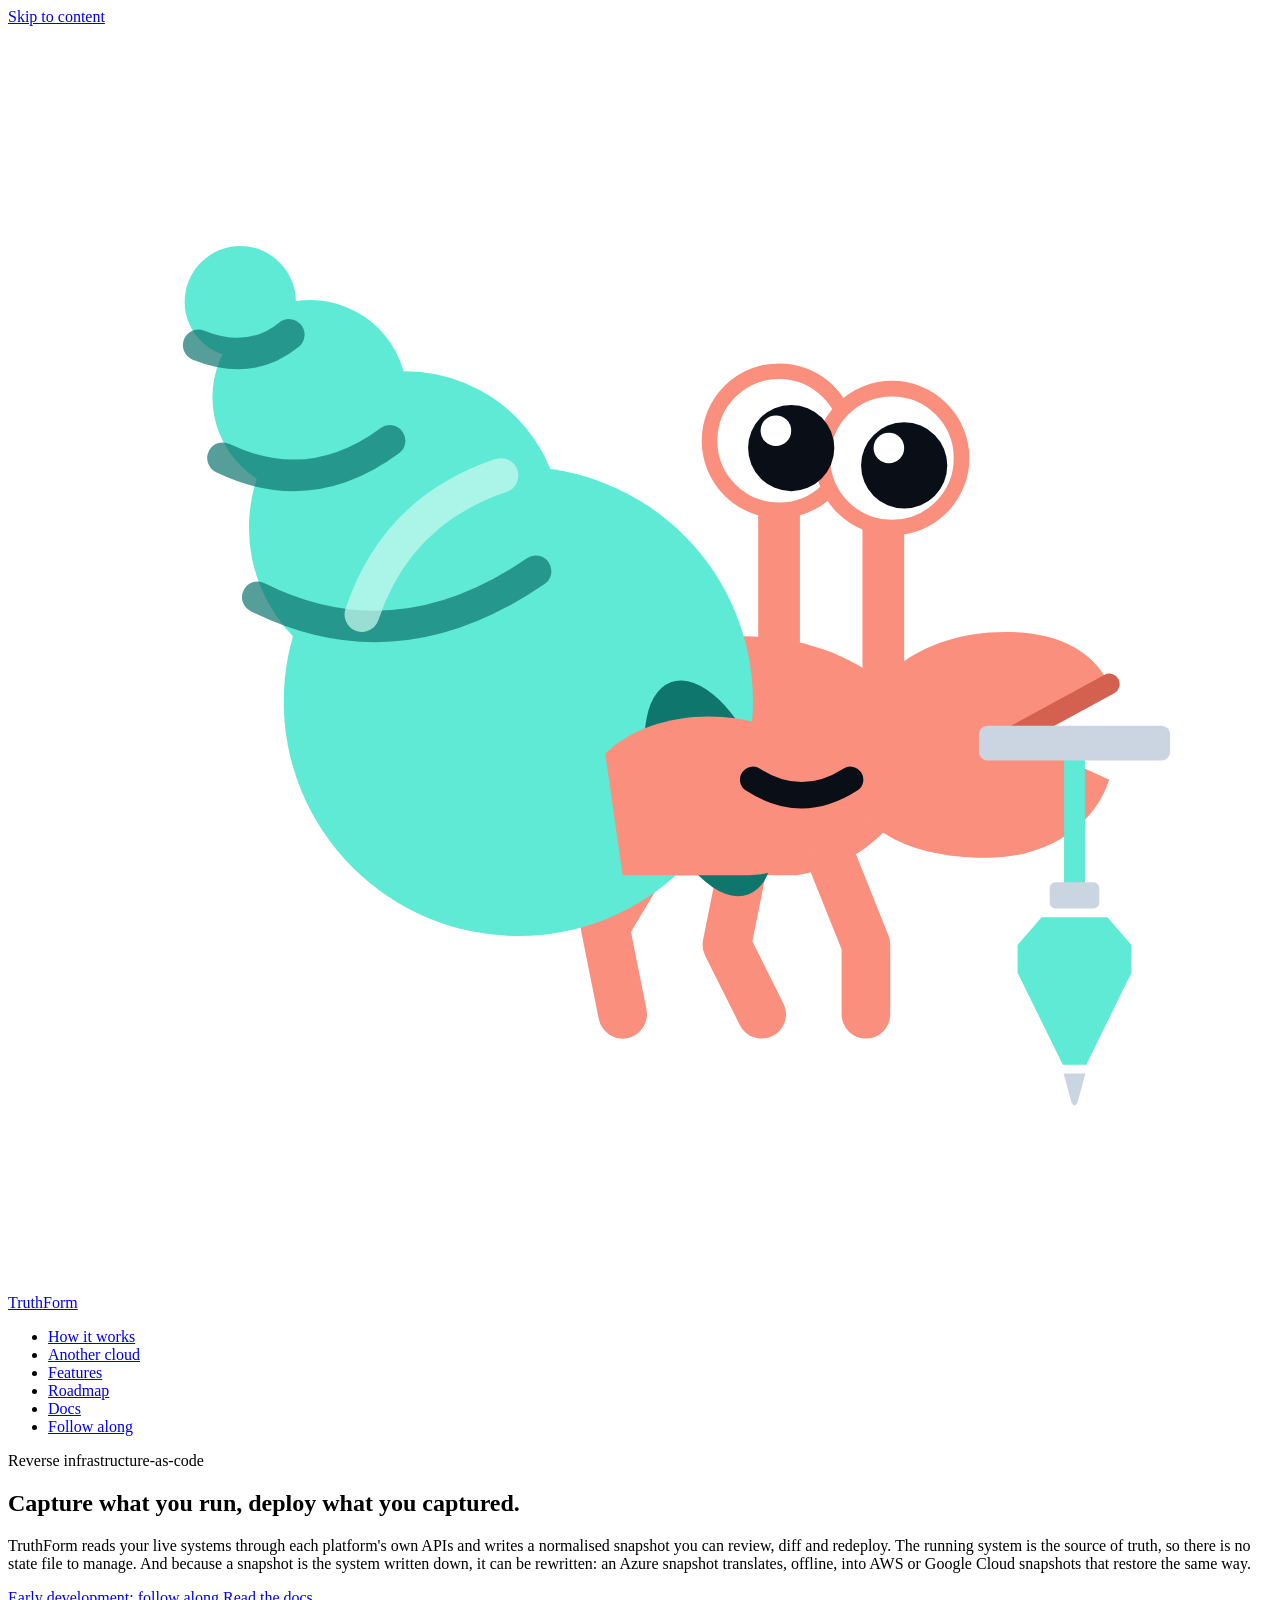
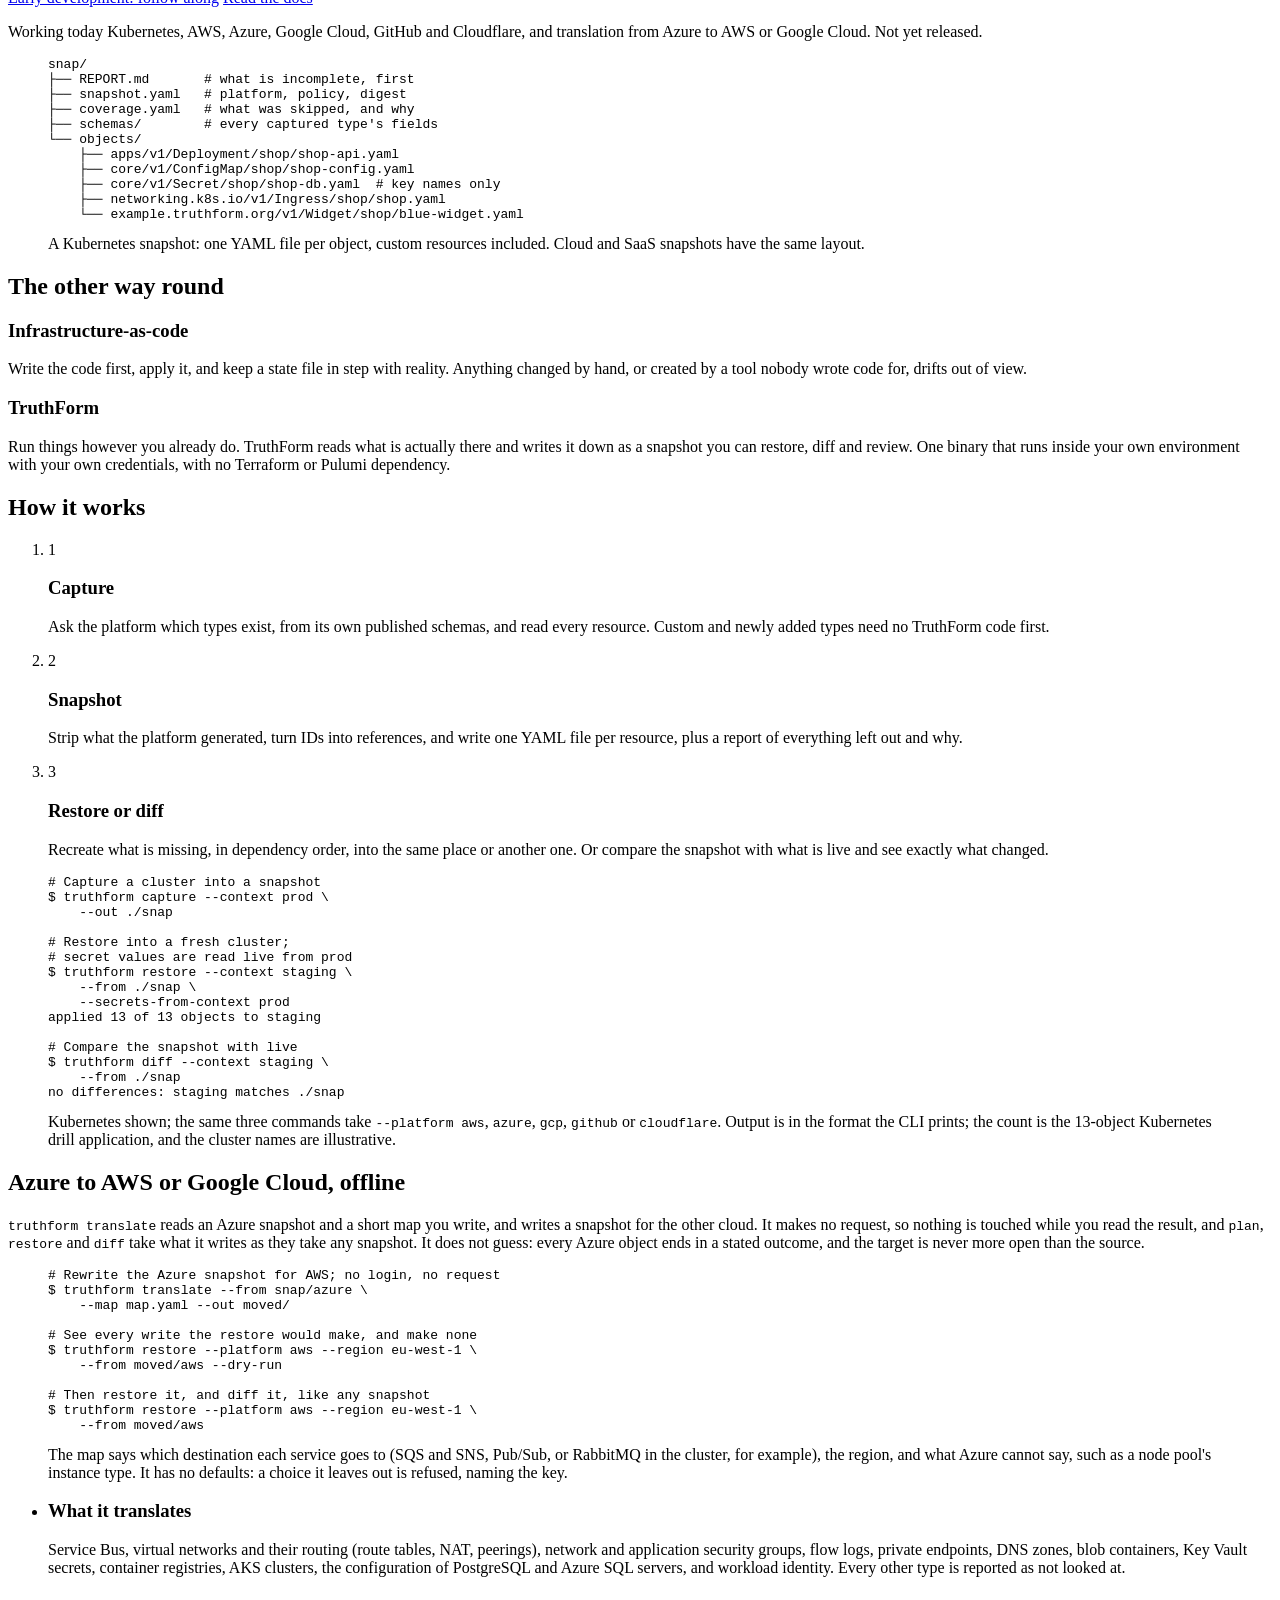
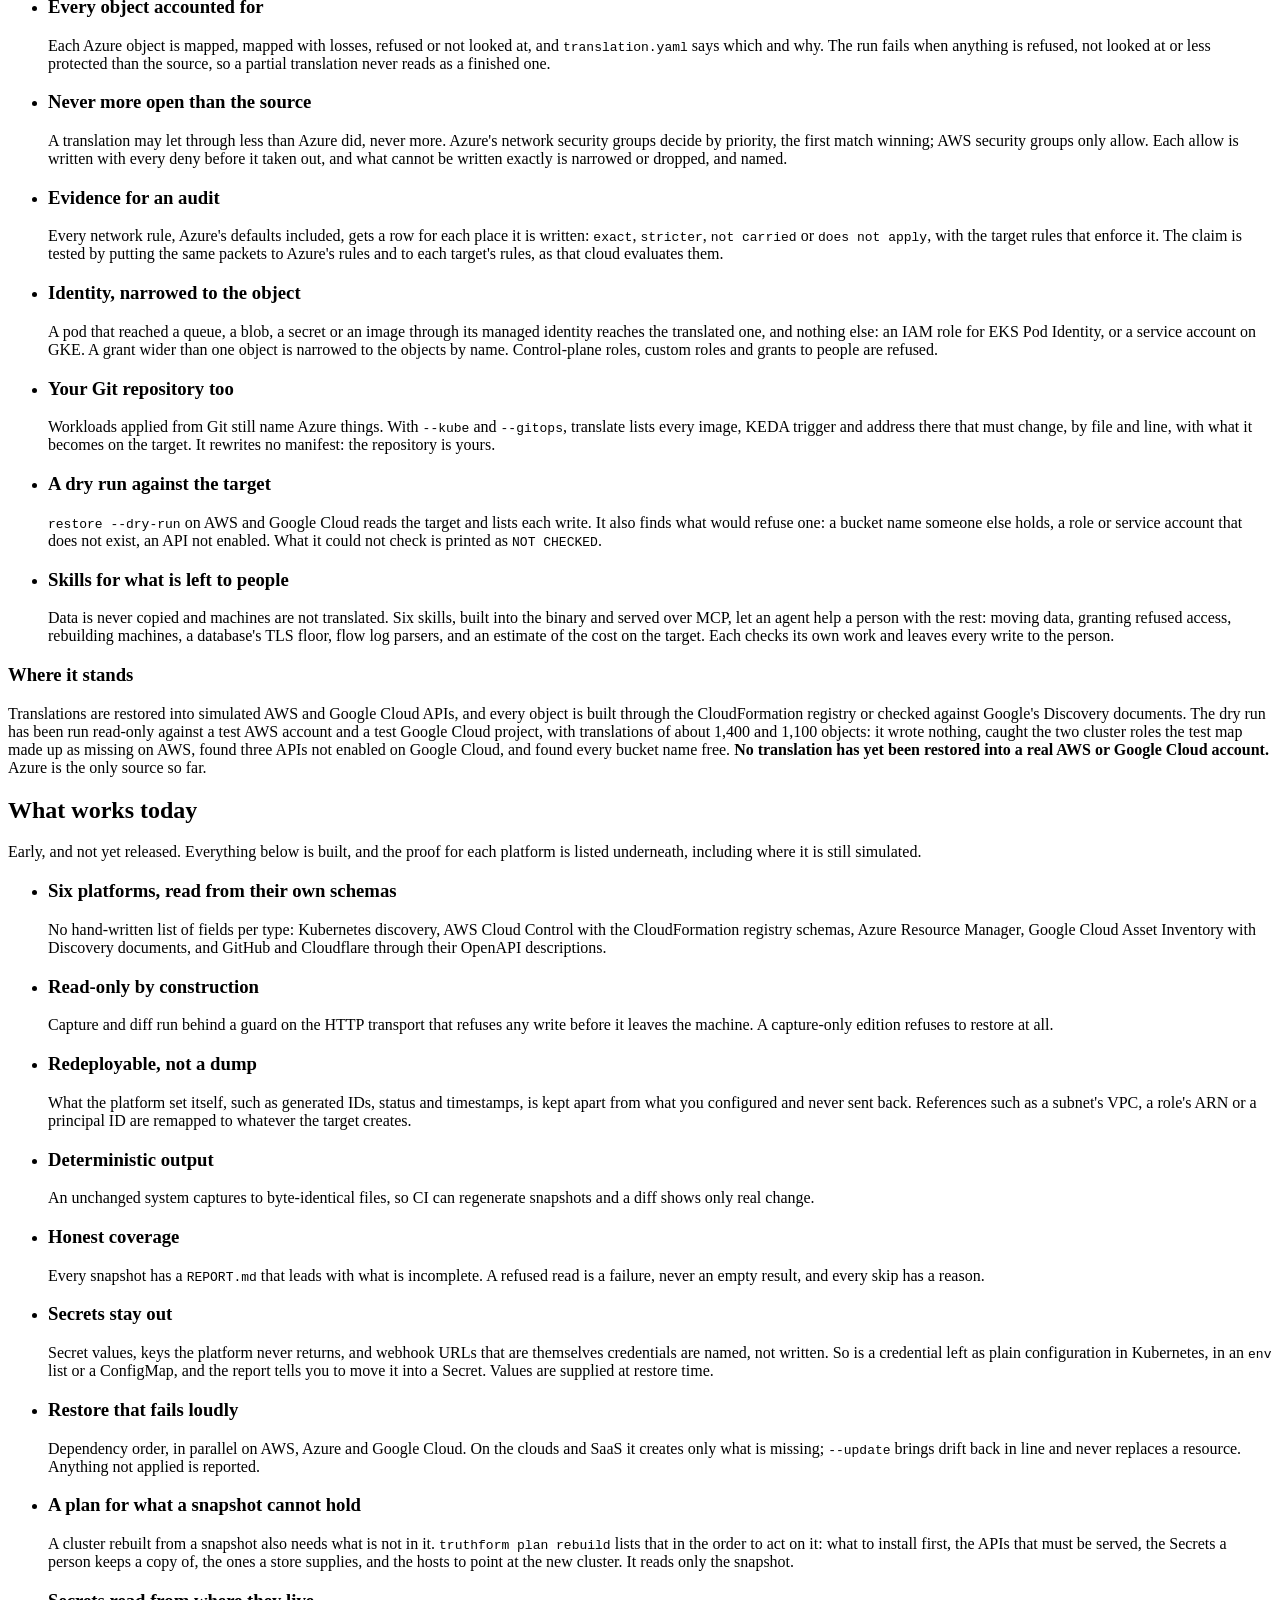
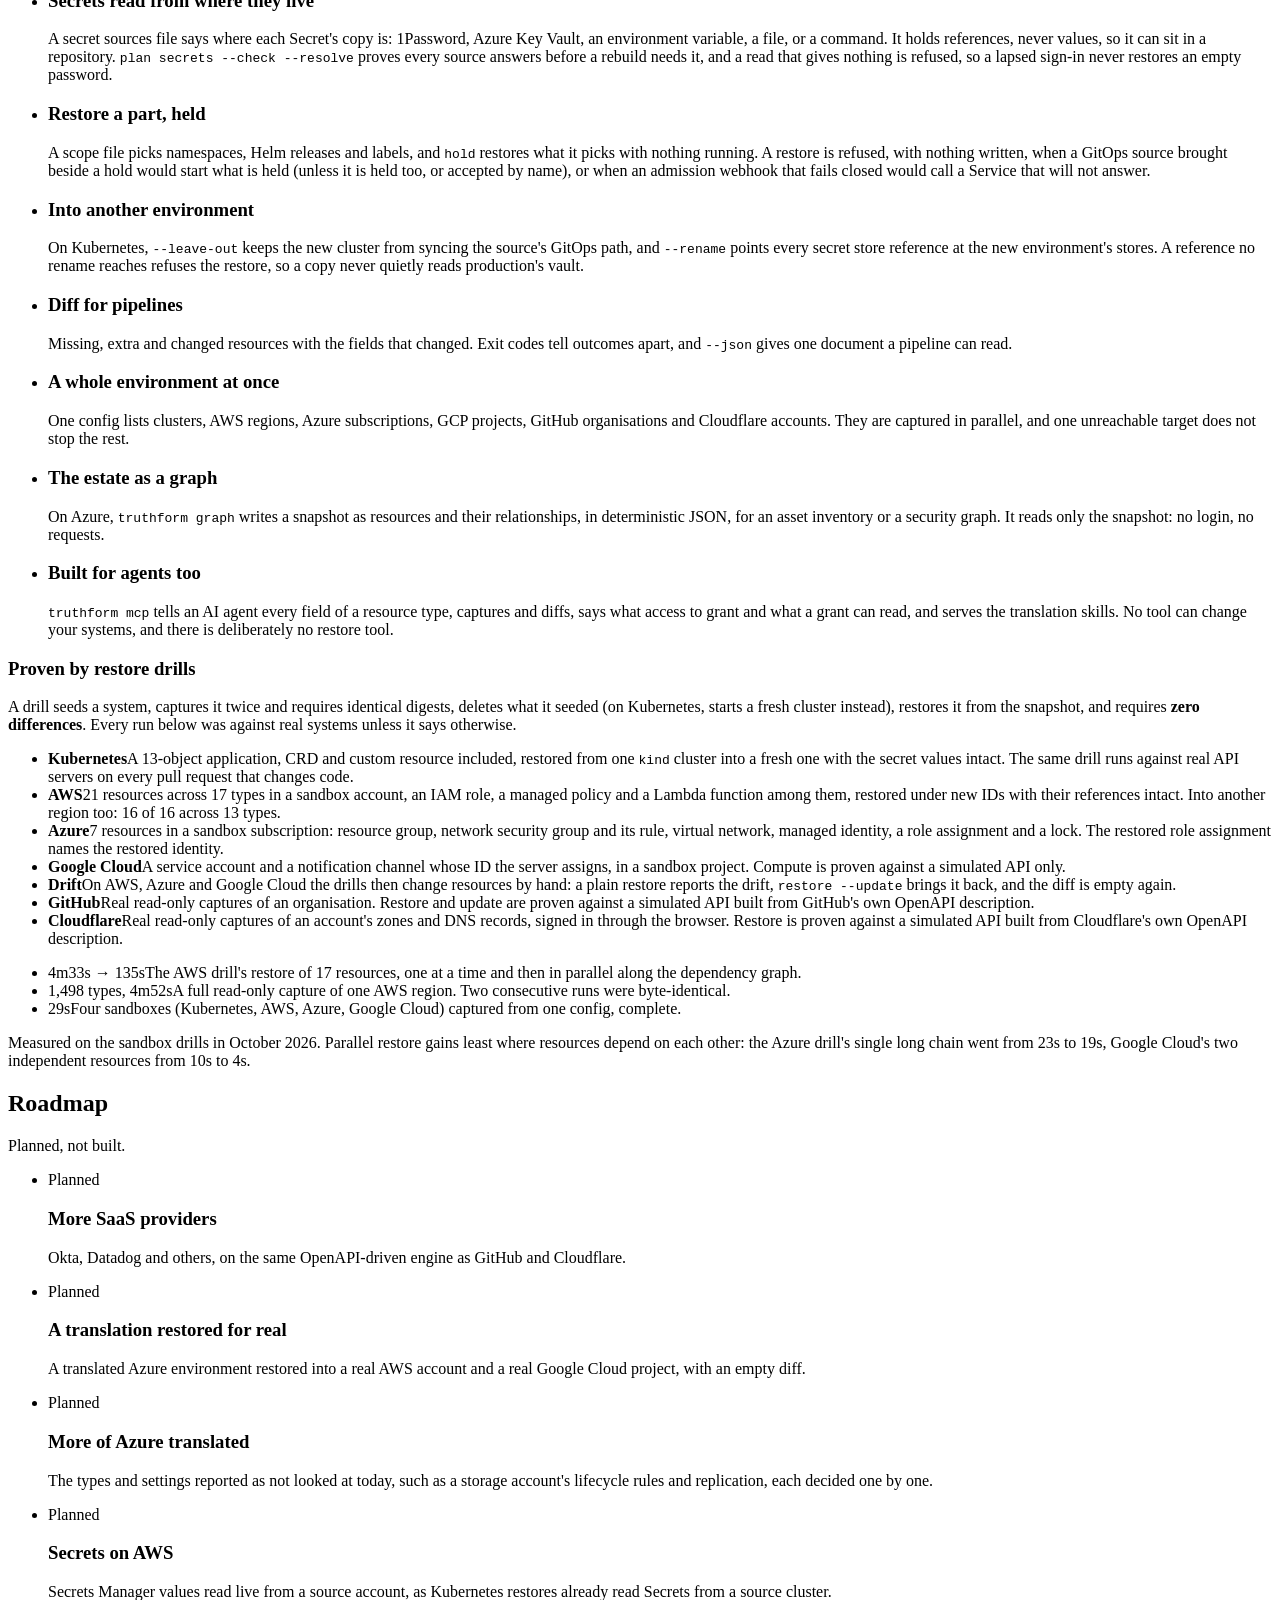
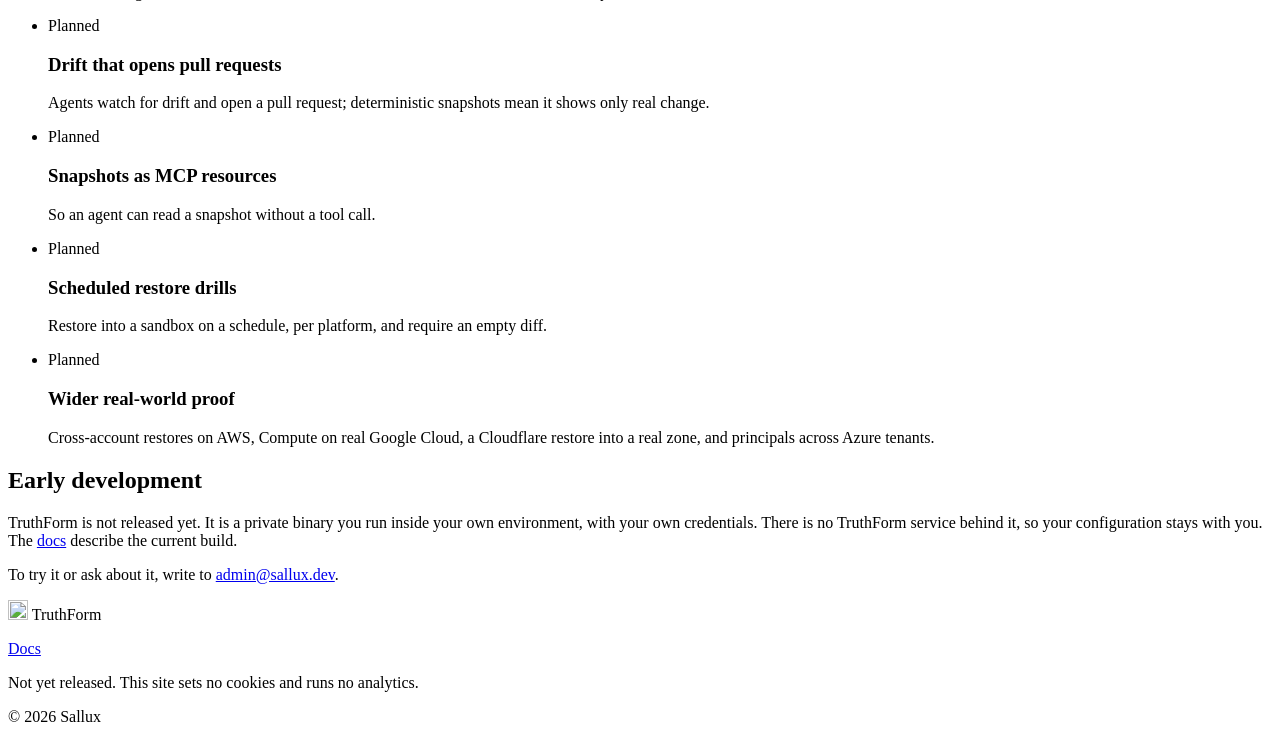
==== commit 9c0647d8: "Deploy to GitHub Pages from a workflow, and keep the security policy in the pages Pushing to main no" ====
--- a/public/index.html
+++ b/public/index.html
@@ -2,6 +2,15 @@
 <html lang="en">
 <head>
   <meta charset="utf-8">
+  <!-- GitHub Pages sends no custom headers, so the policy is here. It must
+       come before anything it governs: a meta policy applies only to what
+       follows it. It allows the site's own stylesheet and images and nothing
+       else, so an injected or accidentally added script is refused rather
+       than quietly loaded. frame-ancestors is left out because browsers
+       ignore it in a meta tag; nothing on the site acts on a click, so
+       framing gains an attacker little. -->
+  <meta http-equiv="Content-Security-Policy" content="default-src 'none'; style-src 'self'; img-src 'self'; base-uri 'none'; form-action 'none'">
+  <meta name="referrer" content="no-referrer">
   <meta name="viewport" content="width=device-width, initial-scale=1">
   <title>TruthForm: capture what you run, deploy what you captured</title>
   <meta name="description" content="TruthForm is reverse infrastructure-as-code. It reads your live systems through each platform's own APIs and writes a normalised snapshot you can diff and redeploy, or translate offline from Azure to AWS or Google Cloud. Kubernetes, AWS, Azure, Google Cloud, GitHub and Cloudflare; early development.">
@@ -75,7 +84,7 @@
             <a class="btn btn-primary" href="#follow">Early development: follow along</a>
             <a class="btn btn-ghost" href="/docs/">Read the docs</a>
           </div>
-          <p class="status-line"><span class="badge badge-live">Working today</span> Kubernetes, AWS, Azure, Google Cloud, GitHub and Cloudflare, and translation from Azure to AWS or Google Cloud. In beta.</p>
+          <p class="status-line"><span class="badge badge-live">Working today</span> Kubernetes, AWS, Azure, Google Cloud, GitHub and Cloudflare, and translation from Azure to AWS or Google Cloud. Not yet released.</p>
         </div>
 
         <figure class="snapshot-card">
@@ -155,48 +164,7 @@
       </div>
     </section>
 
-    <section class="section" id="nice" aria-labelledby="nice-title">
-      <div class="wrap">
-        <h2 id="nice-title" class="section-title">Nice to use</h2>
-        <p class="section-intro">Quick to set up, plain about what it did, and safe to try on the systems that matter.</p>
-        <ul class="features">
-          <li class="feature">
-            <h3>One binary, nothing beside it</h3>
-            <p>No server to run, no account to open, no state file to keep and nothing installed in the cluster. Unpack it on Linux, macOS or Windows and point it at what you already run, with the credentials you already have.</p>
-          </li>
-          <li class="feature">
-            <h3>Access, written for you</h3>
-            <p><code>truthform permissions</code> writes the exact grant a capture needs, in the platform's own tool, with the commands to deploy, verify and remove it. <code>truthform check</code> then runs a trial capture as that identity and names any type it still cannot read.</p>
-          </li>
-          <li class="feature">
-            <h3>It tells you what it did not do</h3>
-            <p>Every snapshot opens with <code>REPORT.md</code>, and the first thing in it is what is incomplete. A type it was refused is reported as denied, never as empty, and a run that missed anything ends with exit code 3, so a partial result never passes for a whole one.</p>
-          </li>
-          <li class="feature">
-            <h3>Infrastructure you can review</h3>
-            <p>One readable YAML file per object, written the same way every time, so <code>git diff</code> and a pull request work on a whole estate. <code>truthform diff</code> answers in a line, and exits 2 when something changed.</p>
-          </li>
-          <li class="feature">
-            <h3>Look before it writes</h3>
-            <p><code>--dry-run</code> checks a restore into AWS, Google Cloud, GitHub or Cloudflare against the target first. On Kubernetes, <code>plan rebuild</code> says what a restore needs. A restore that would quietly do the wrong thing is refused before anything is written.</p>
-          </li>
-          <li class="feature">
-            <h3>Try it on a laptop</h3>
-            <p>A local kind cluster is all it takes: capture it, break something, see the diff, restore it and see the diff come back clean. No cloud account, and nothing to pay for.</p>
-          </li>
-          <li class="feature">
-            <h3>No secret written down</h3>
-            <p>A snapshot holds a Secret's key names, never its values, so it can be committed and shared. A Kubernetes restore reads the values live, from the source cluster or from where they are kept, such as 1Password or Key Vault.</p>
-          </li>
-          <li class="feature">
-            <h3>At home in scripts and agents</h3>
-            <p>Add <code>--json</code> to capture, diff, restore, plan or translate for one JSON document on stdout, with the exit code unchanged. <code>truthform mcp</code> gives an AI agent the read-only commands, and no way to restore.</p>
-          </li>
-        </ul>
-      </div>
-    </section>
-
-    <section class="section section-alt" id="another-cloud" aria-labelledby="cloud-title">
+    <section class="section" id="another-cloud" aria-labelledby="cloud-title">
       <div class="wrap">
         <h2 id="cloud-title" class="section-title">Azure to AWS or Google Cloud, offline</h2>
         <p class="section-intro"><code>truthform translate</code> reads an Azure snapshot and a short map you write, and writes a snapshot for the other cloud. It makes no request, so nothing is touched while you read the result, and <code>plan</code>, <code>restore</code> and <code>diff</code> take what it writes as they take any snapshot. It does not guess: every Azure object ends in a stated outcome, and the target is never more open than the source.</p>
@@ -259,10 +227,10 @@
       </div>
     </section>
 
-    <section class="section" id="features" aria-labelledby="features-title">
+    <section class="section section-alt" id="features" aria-labelledby="features-title">
       <div class="wrap">
         <h2 id="features-title" class="section-title">What works today</h2>
-        <p class="section-intro">In beta. Everything below is built, and the proof for each platform is listed underneath, including where it is still simulated.</p>
+        <p class="section-intro">Early, and not yet released. Everything below is built, and the proof for each platform is listed underneath, including where it is still simulated.</p>
         <ul class="features">
           <li class="feature">
             <h3>Six platforms, read from their own schemas</h3>
@@ -348,7 +316,7 @@
       </div>
     </section>
 
-    <section class="section section-alt" id="roadmap" aria-labelledby="roadmap-title">
+    <section class="section" id="roadmap" aria-labelledby="roadmap-title">
       <div class="wrap">
         <h2 id="roadmap-title" class="section-title">Roadmap</h2>
         <p class="section-intro">Planned, not built.</p>
@@ -365,11 +333,11 @@
       </div>
     </section>
 
-    <section class="section" id="follow" aria-labelledby="follow-title">
+    <section class="section section-alt" id="follow" aria-labelledby="follow-title">
       <div class="wrap">
         <div class="follow">
           <h2 id="follow-title">Early development</h2>
-          <p>TruthForm is in beta. It is one binary, under the Apache License 2.0, that you run inside your own environment with your own credentials. There is no TruthForm service behind it, so your configuration stays with you. The <a href="/docs/">docs</a> describe the current build.</p>
+          <p>TruthForm is not released yet. It is a private binary you run inside your own environment, with your own credentials. There is no TruthForm service behind it, so your configuration stays with you. The <a href="/docs/">docs</a> describe the current build.</p>
           <p class="contact">To try it or ask about it, write to <a href="mailto:admin@sallux.dev">admin@sallux.dev</a>.</p>
         </div>
       </div>
@@ -383,7 +351,7 @@
         <span><span class="brand-truth">Truth</span>Form</span>
       </p>
       <p class="footer-links"><a href="/docs/">Docs</a></p>
-      <p>In beta, under the Apache License 2.0. This site sets no cookies and runs no analytics.</p>
+      <p>Not yet released. This site sets no cookies and runs no analytics.</p>
       <p>&copy; 2026 Sallux</p>
     </div>
   </footer>
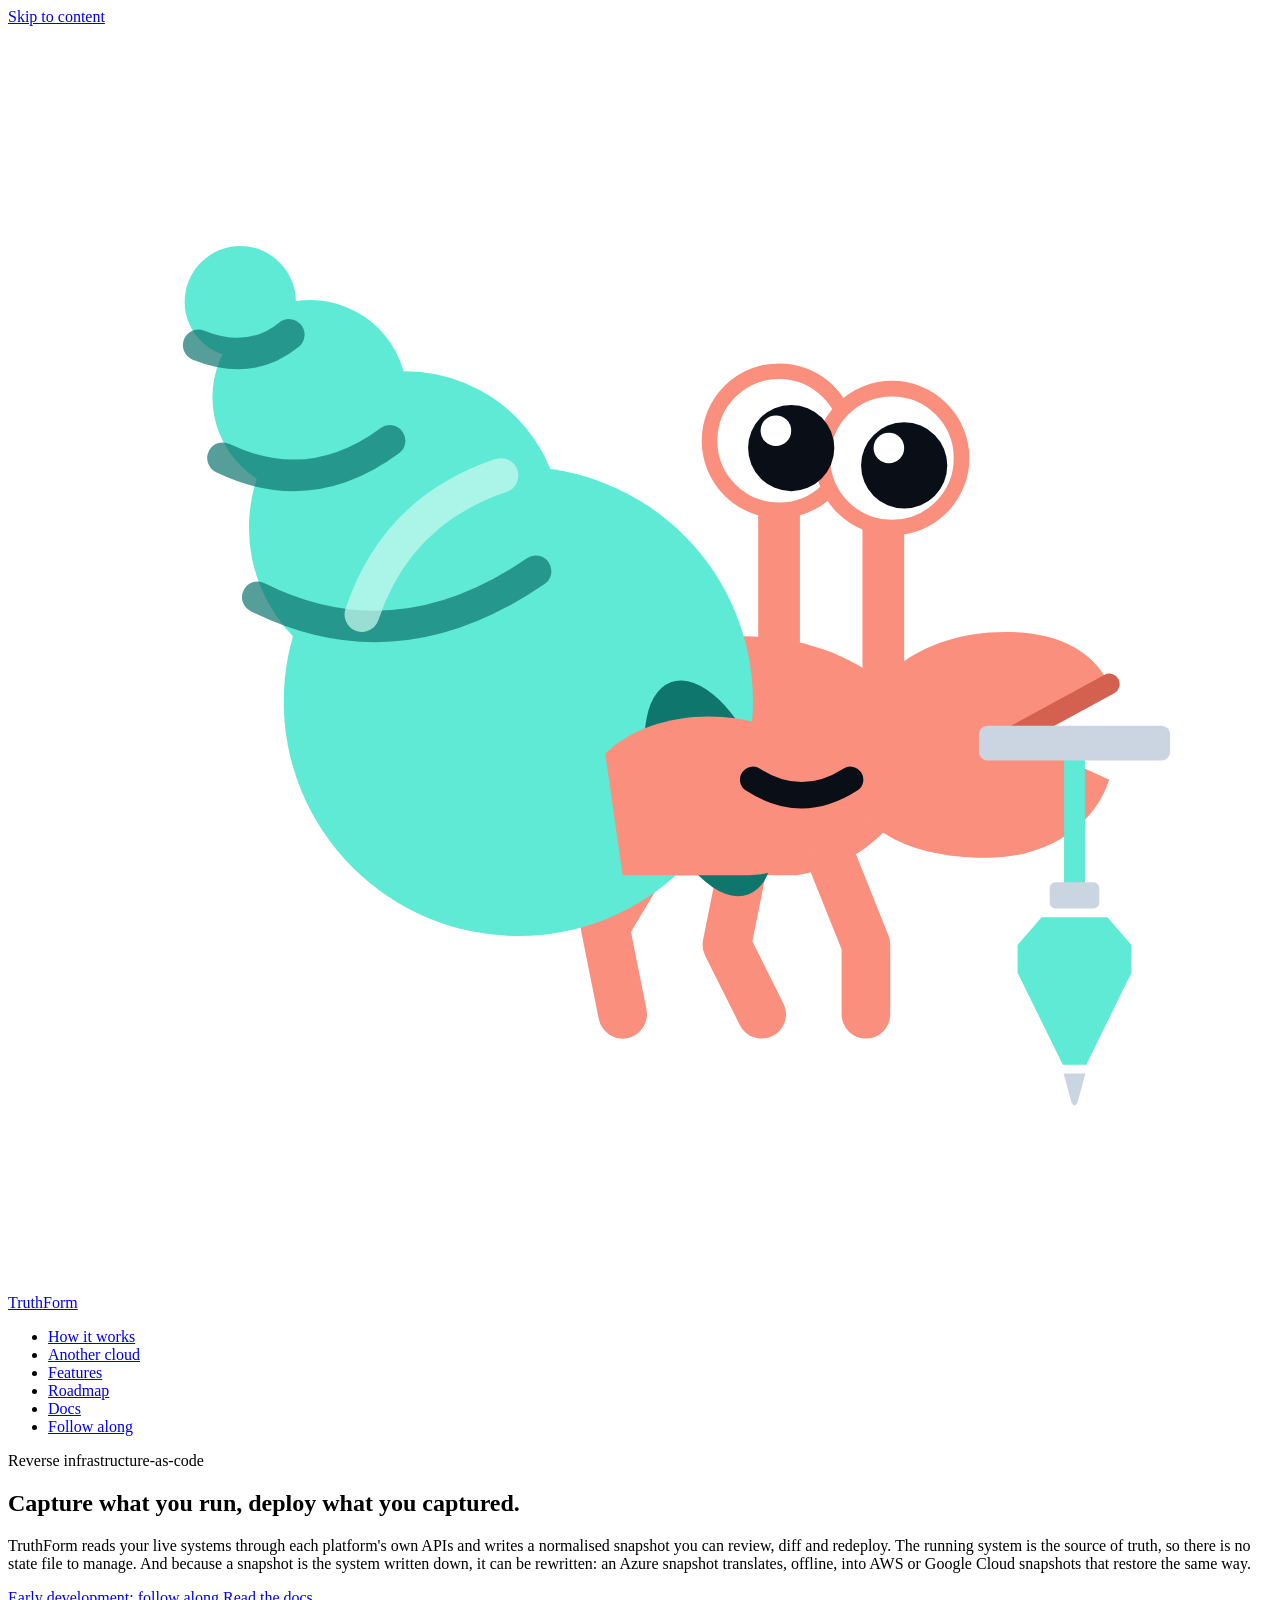
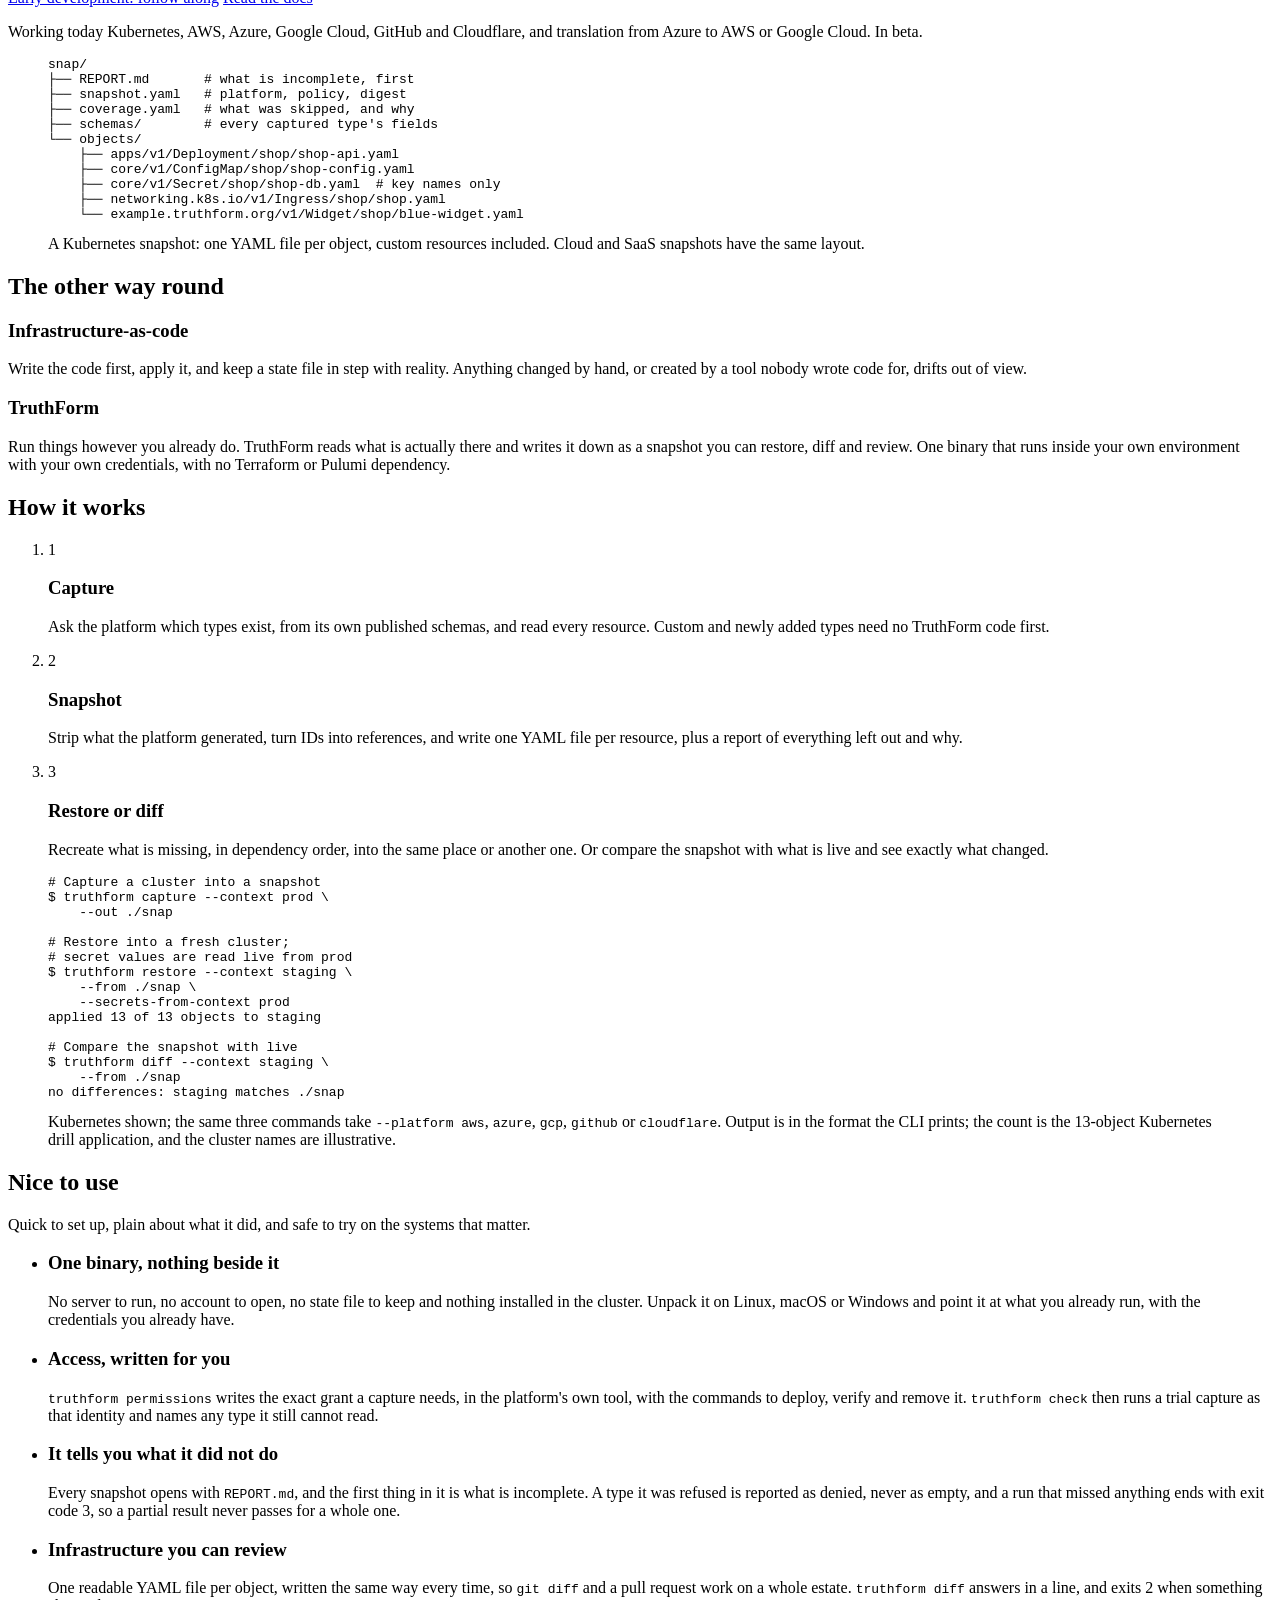
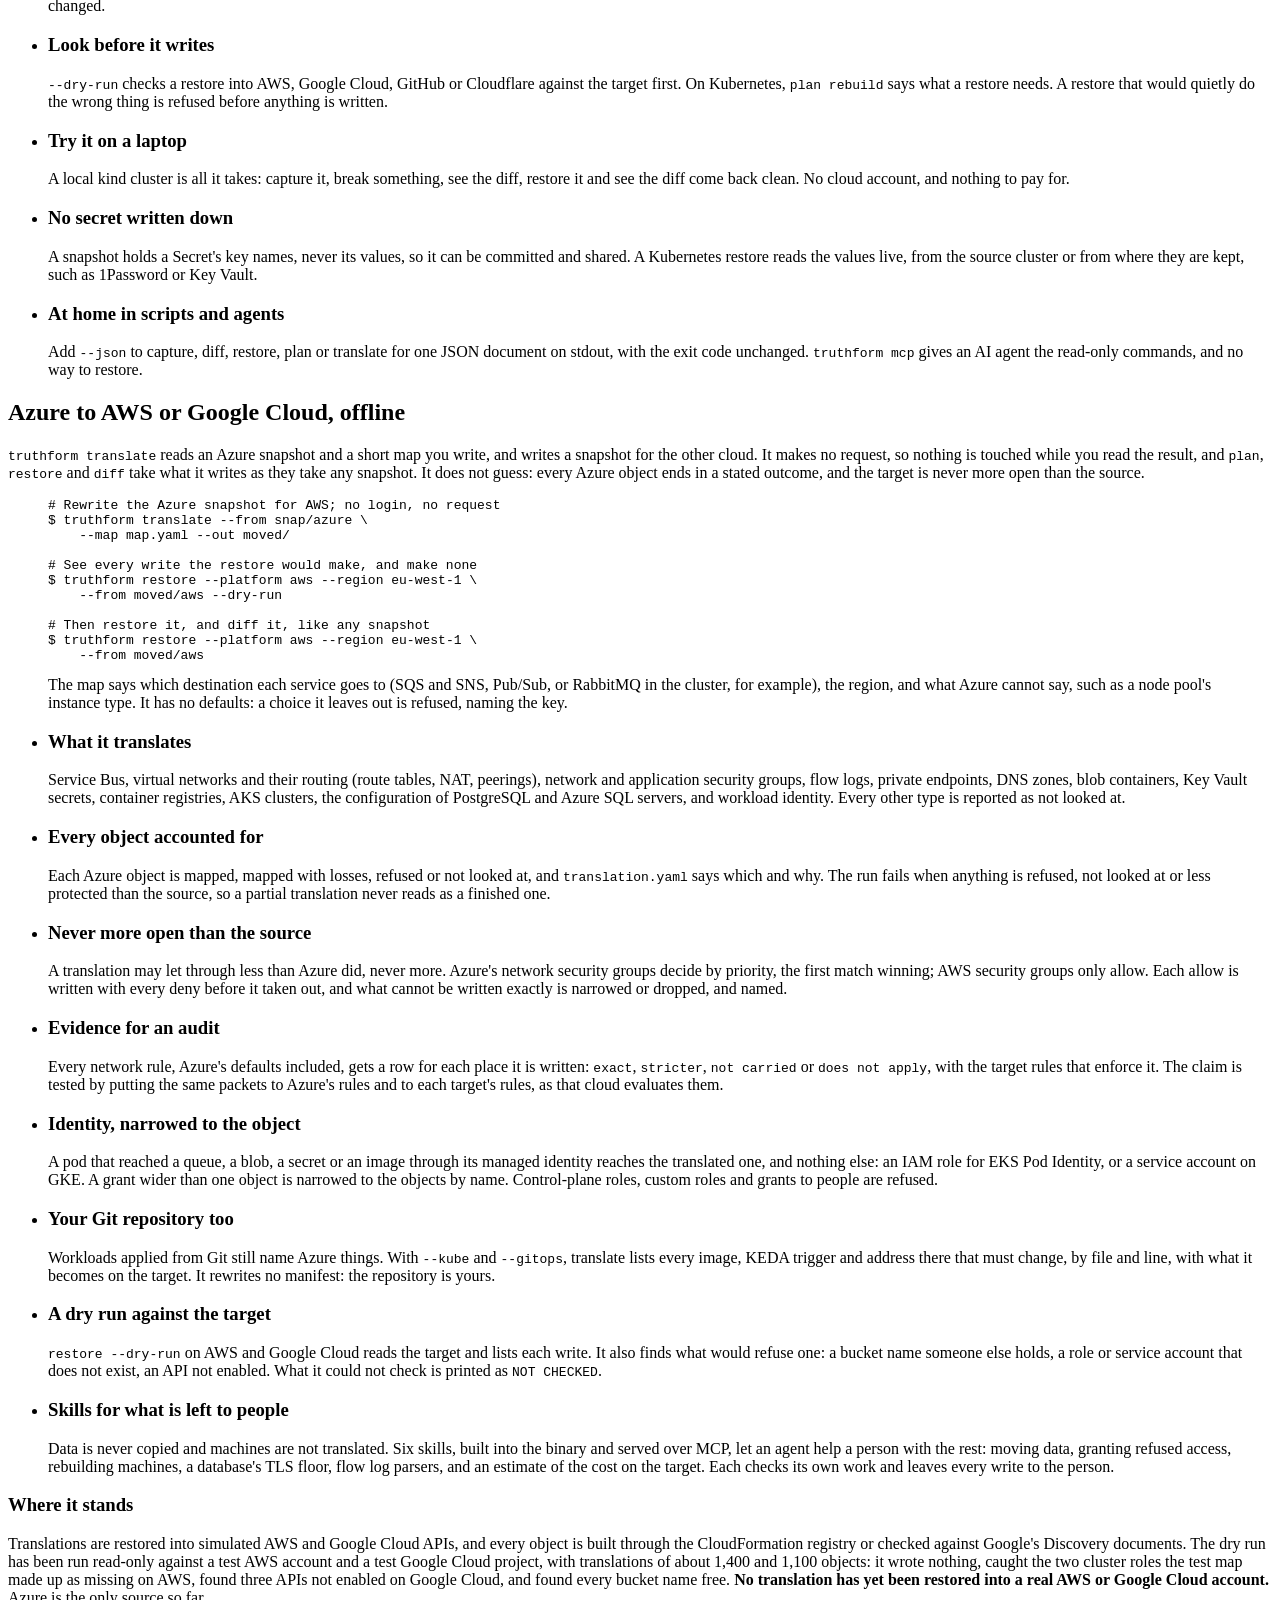
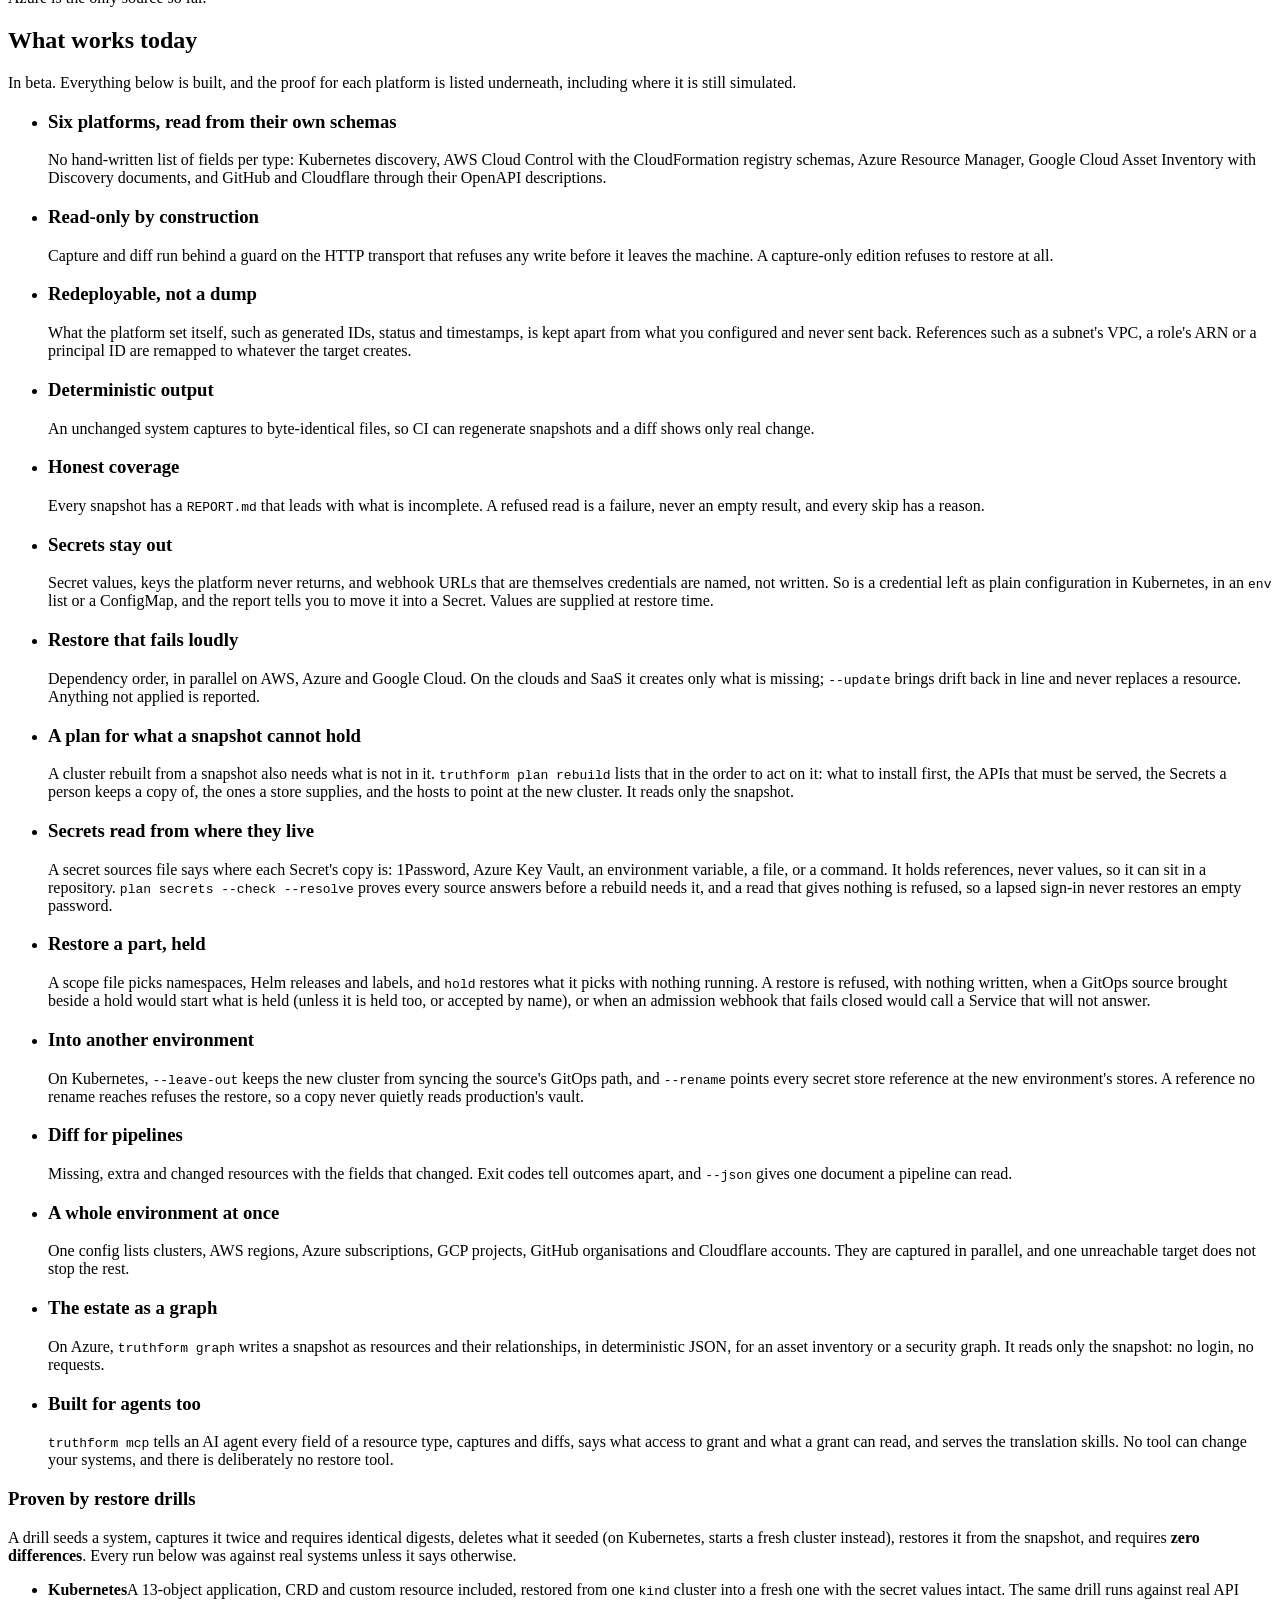
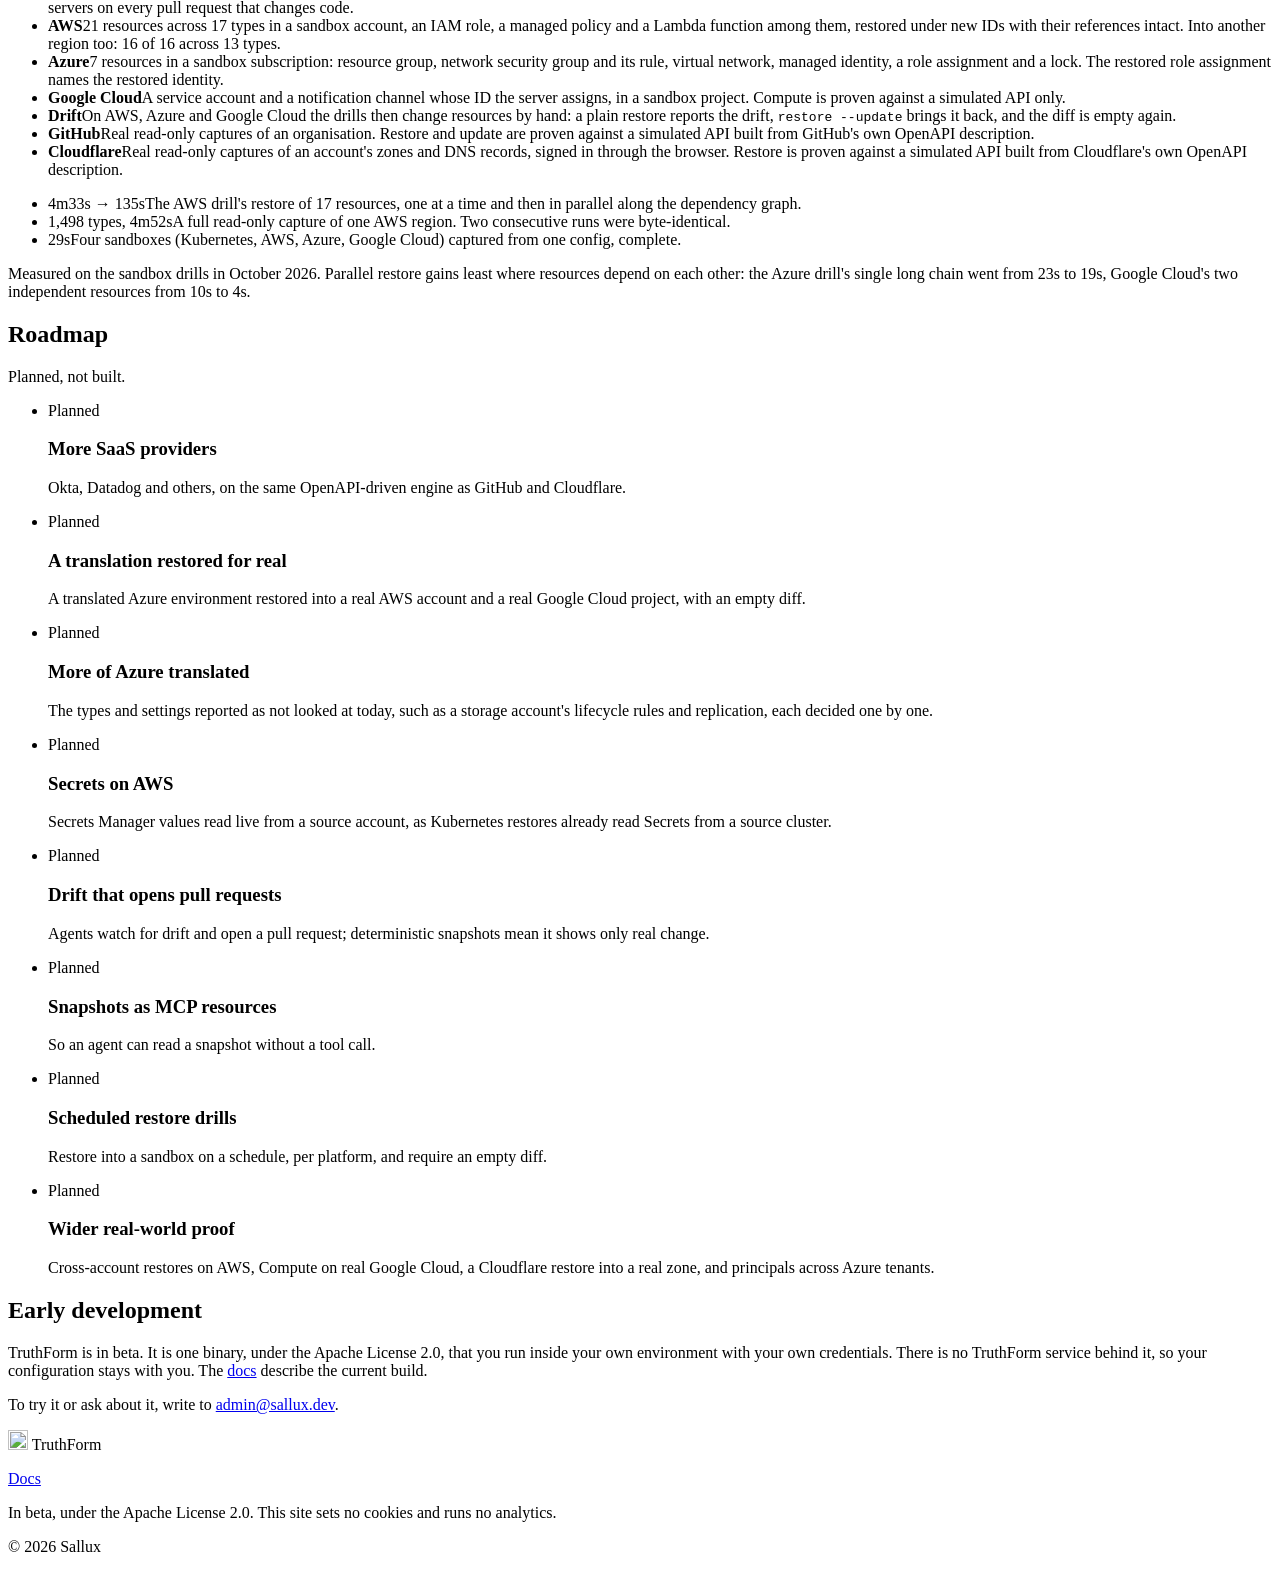
==== commit c124f815: "Merge pull request #5 from UseTruthForm/copy/nice-to-use-and-licence Say what makes TruthForm nice t" ====
--- a/public/index.html
+++ b/public/index.html
@@ -2,15 +2,6 @@
 <html lang="en">
 <head>
   <meta charset="utf-8">
-  <!-- GitHub Pages sends no custom headers, so the policy is here. It must
-       come before anything it governs: a meta policy applies only to what
-       follows it. It allows the site's own stylesheet and images and nothing
-       else, so an injected or accidentally added script is refused rather
-       than quietly loaded. frame-ancestors is left out because browsers
-       ignore it in a meta tag; nothing on the site acts on a click, so
-       framing gains an attacker little. -->
-  <meta http-equiv="Content-Security-Policy" content="default-src 'none'; style-src 'self'; img-src 'self'; base-uri 'none'; form-action 'none'">
-  <meta name="referrer" content="no-referrer">
   <meta name="viewport" content="width=device-width, initial-scale=1">
   <title>TruthForm: capture what you run, deploy what you captured</title>
   <meta name="description" content="TruthForm is reverse infrastructure-as-code. It reads your live systems through each platform's own APIs and writes a normalised snapshot you can diff and redeploy, or translate offline from Azure to AWS or Google Cloud. Kubernetes, AWS, Azure, Google Cloud, GitHub and Cloudflare; early development.">
@@ -84,7 +75,7 @@
             <a class="btn btn-primary" href="#follow">Early development: follow along</a>
             <a class="btn btn-ghost" href="/docs/">Read the docs</a>
           </div>
-          <p class="status-line"><span class="badge badge-live">Working today</span> Kubernetes, AWS, Azure, Google Cloud, GitHub and Cloudflare, and translation from Azure to AWS or Google Cloud. Not yet released.</p>
+          <p class="status-line"><span class="badge badge-live">Working today</span> Kubernetes, AWS, Azure, Google Cloud, GitHub and Cloudflare, and translation from Azure to AWS or Google Cloud. In beta.</p>
         </div>
 
         <figure class="snapshot-card">
@@ -164,7 +155,48 @@
       </div>
     </section>
 
-    <section class="section" id="another-cloud" aria-labelledby="cloud-title">
+    <section class="section" id="nice" aria-labelledby="nice-title">
+      <div class="wrap">
+        <h2 id="nice-title" class="section-title">Nice to use</h2>
+        <p class="section-intro">Quick to set up, plain about what it did, and safe to try on the systems that matter.</p>
+        <ul class="features">
+          <li class="feature">
+            <h3>One binary, nothing beside it</h3>
+            <p>No server to run, no account to open, no state file to keep and nothing installed in the cluster. Unpack it on Linux, macOS or Windows and point it at what you already run, with the credentials you already have.</p>
+          </li>
+          <li class="feature">
+            <h3>Access, written for you</h3>
+            <p><code>truthform permissions</code> writes the exact grant a capture needs, in the platform's own tool, with the commands to deploy, verify and remove it. <code>truthform check</code> then runs a trial capture as that identity and names any type it still cannot read.</p>
+          </li>
+          <li class="feature">
+            <h3>It tells you what it did not do</h3>
+            <p>Every snapshot opens with <code>REPORT.md</code>, and the first thing in it is what is incomplete. A type it was refused is reported as denied, never as empty, and a run that missed anything ends with exit code 3, so a partial result never passes for a whole one.</p>
+          </li>
+          <li class="feature">
+            <h3>Infrastructure you can review</h3>
+            <p>One readable YAML file per object, written the same way every time, so <code>git diff</code> and a pull request work on a whole estate. <code>truthform diff</code> answers in a line, and exits 2 when something changed.</p>
+          </li>
+          <li class="feature">
+            <h3>Look before it writes</h3>
+            <p><code>--dry-run</code> checks a restore into AWS, Google Cloud, GitHub or Cloudflare against the target first. On Kubernetes, <code>plan rebuild</code> says what a restore needs. A restore that would quietly do the wrong thing is refused before anything is written.</p>
+          </li>
+          <li class="feature">
+            <h3>Try it on a laptop</h3>
+            <p>A local kind cluster is all it takes: capture it, break something, see the diff, restore it and see the diff come back clean. No cloud account, and nothing to pay for.</p>
+          </li>
+          <li class="feature">
+            <h3>No secret written down</h3>
+            <p>A snapshot holds a Secret's key names, never its values, so it can be committed and shared. A Kubernetes restore reads the values live, from the source cluster or from where they are kept, such as 1Password or Key Vault.</p>
+          </li>
+          <li class="feature">
+            <h3>At home in scripts and agents</h3>
+            <p>Add <code>--json</code> to capture, diff, restore, plan or translate for one JSON document on stdout, with the exit code unchanged. <code>truthform mcp</code> gives an AI agent the read-only commands, and no way to restore.</p>
+          </li>
+        </ul>
+      </div>
+    </section>
+
+    <section class="section section-alt" id="another-cloud" aria-labelledby="cloud-title">
       <div class="wrap">
         <h2 id="cloud-title" class="section-title">Azure to AWS or Google Cloud, offline</h2>
         <p class="section-intro"><code>truthform translate</code> reads an Azure snapshot and a short map you write, and writes a snapshot for the other cloud. It makes no request, so nothing is touched while you read the result, and <code>plan</code>, <code>restore</code> and <code>diff</code> take what it writes as they take any snapshot. It does not guess: every Azure object ends in a stated outcome, and the target is never more open than the source.</p>
@@ -227,10 +259,10 @@
       </div>
     </section>
 
-    <section class="section section-alt" id="features" aria-labelledby="features-title">
+    <section class="section" id="features" aria-labelledby="features-title">
       <div class="wrap">
         <h2 id="features-title" class="section-title">What works today</h2>
-        <p class="section-intro">Early, and not yet released. Everything below is built, and the proof for each platform is listed underneath, including where it is still simulated.</p>
+        <p class="section-intro">In beta. Everything below is built, and the proof for each platform is listed underneath, including where it is still simulated.</p>
         <ul class="features">
           <li class="feature">
             <h3>Six platforms, read from their own schemas</h3>
@@ -316,7 +348,7 @@
       </div>
     </section>
 
-    <section class="section" id="roadmap" aria-labelledby="roadmap-title">
+    <section class="section section-alt" id="roadmap" aria-labelledby="roadmap-title">
       <div class="wrap">
         <h2 id="roadmap-title" class="section-title">Roadmap</h2>
         <p class="section-intro">Planned, not built.</p>
@@ -333,11 +365,11 @@
       </div>
     </section>
 
-    <section class="section section-alt" id="follow" aria-labelledby="follow-title">
+    <section class="section" id="follow" aria-labelledby="follow-title">
       <div class="wrap">
         <div class="follow">
           <h2 id="follow-title">Early development</h2>
-          <p>TruthForm is not released yet. It is a private binary you run inside your own environment, with your own credentials. There is no TruthForm service behind it, so your configuration stays with you. The <a href="/docs/">docs</a> describe the current build.</p>
+          <p>TruthForm is in beta. It is one binary, under the Apache License 2.0, that you run inside your own environment with your own credentials. There is no TruthForm service behind it, so your configuration stays with you. The <a href="/docs/">docs</a> describe the current build.</p>
           <p class="contact">To try it or ask about it, write to <a href="mailto:admin@sallux.dev">admin@sallux.dev</a>.</p>
         </div>
       </div>
@@ -351,7 +383,7 @@
         <span><span class="brand-truth">Truth</span>Form</span>
       </p>
       <p class="footer-links"><a href="/docs/">Docs</a></p>
-      <p>Not yet released. This site sets no cookies and runs no analytics.</p>
+      <p>In beta, under the Apache License 2.0. This site sets no cookies and runs no analytics.</p>
       <p>&copy; 2026 Sallux</p>
     </div>
   </footer>
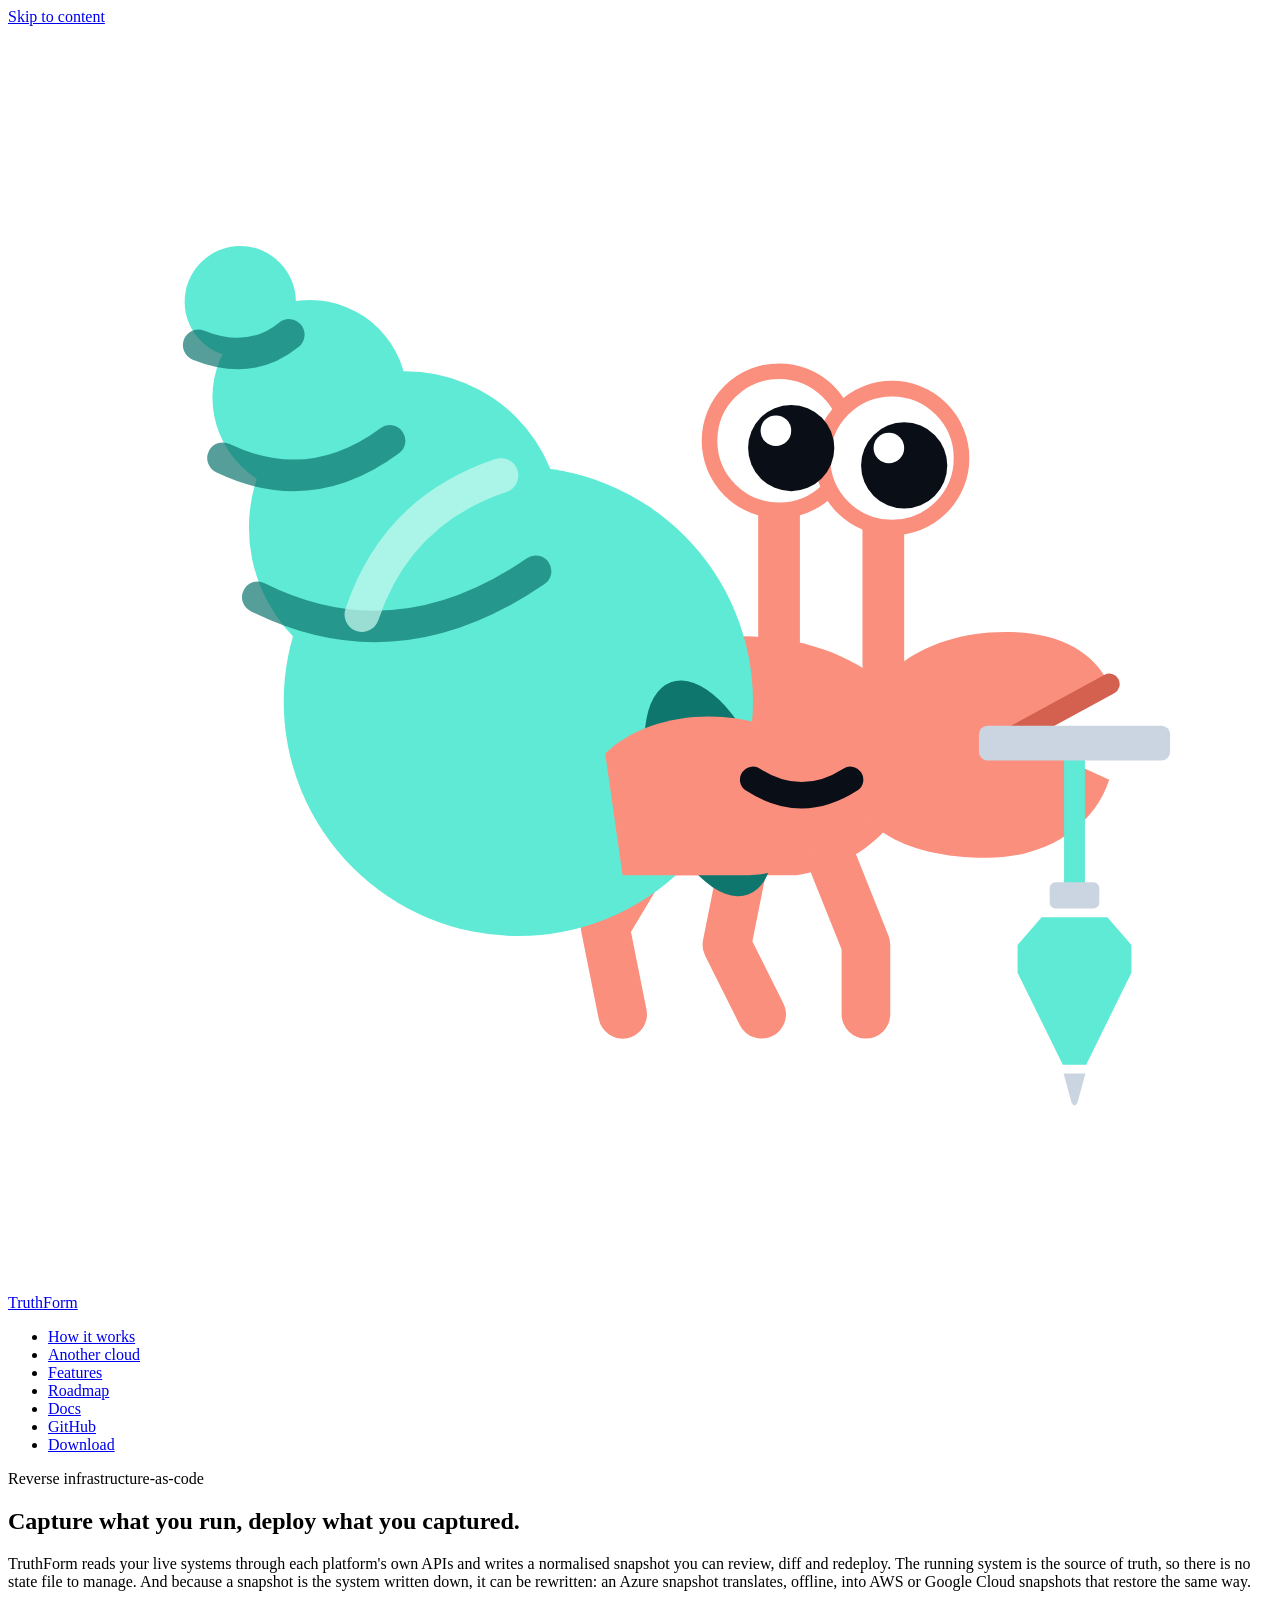
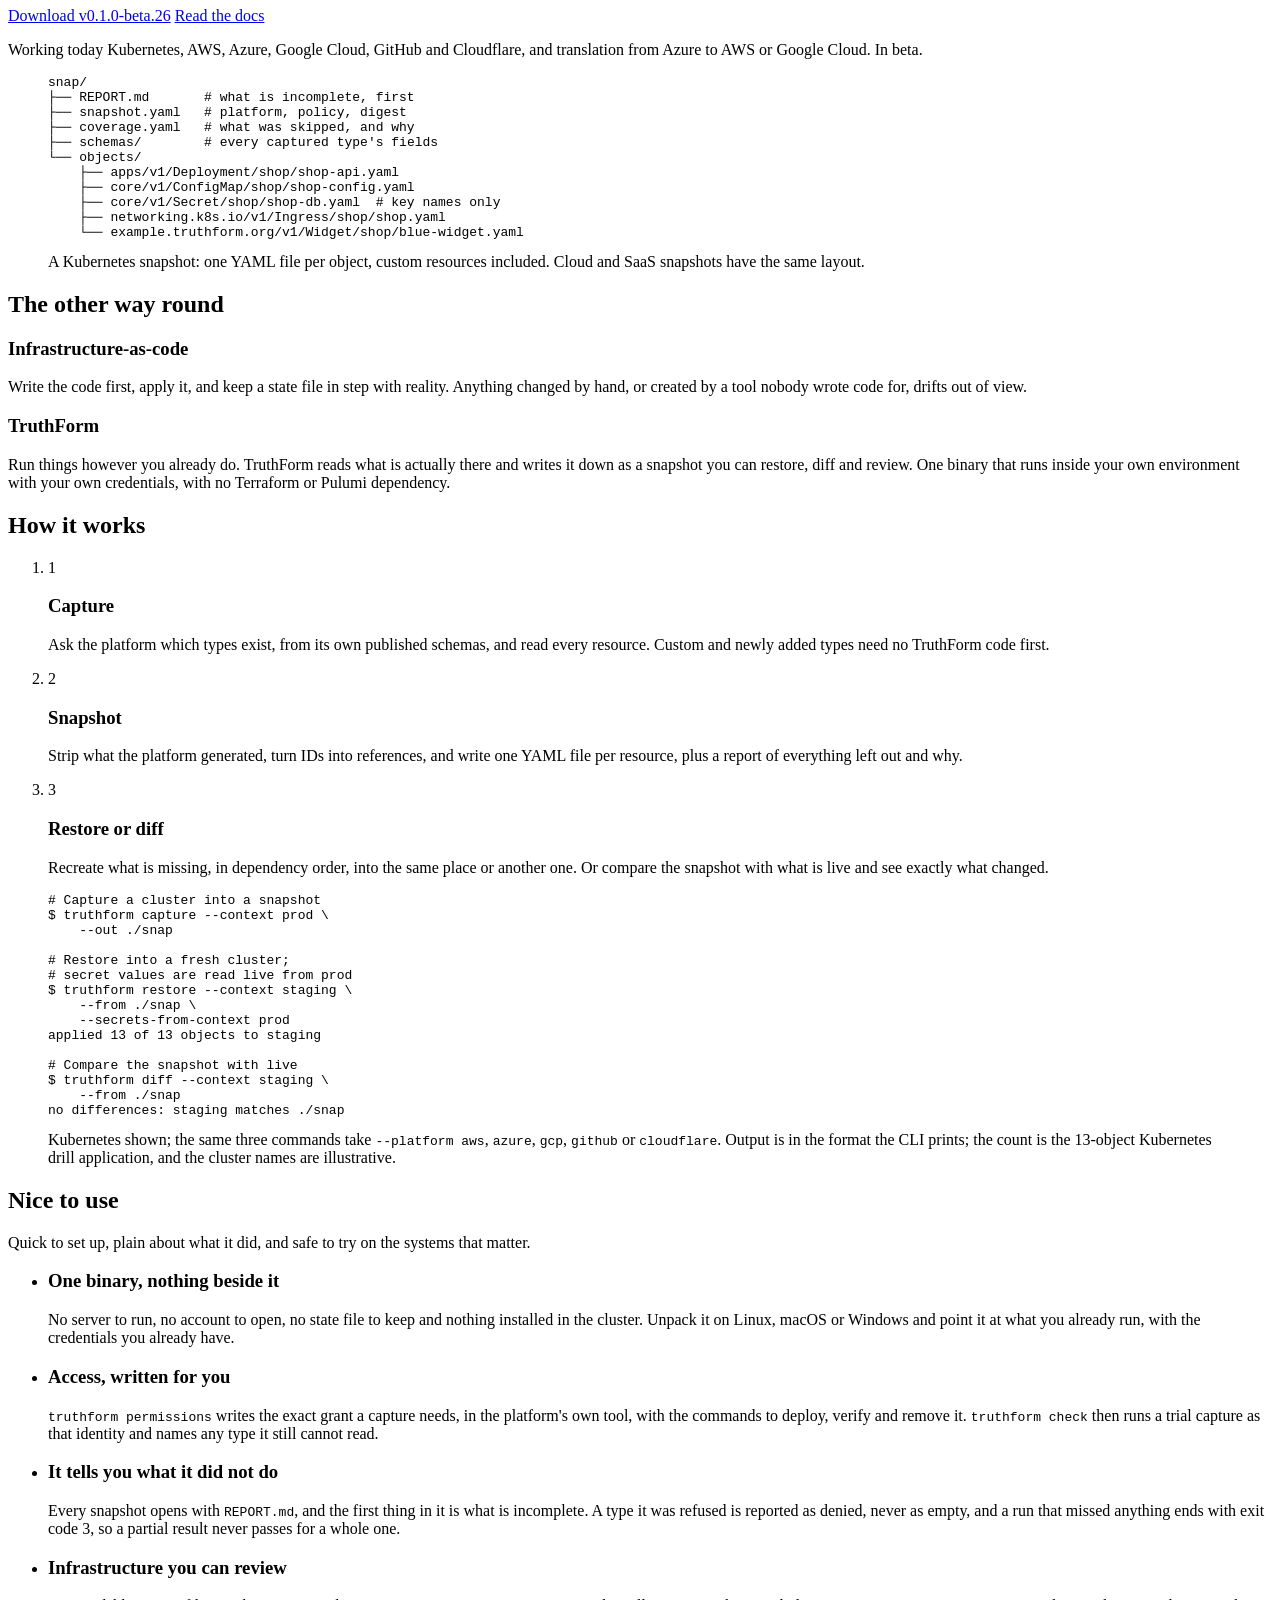
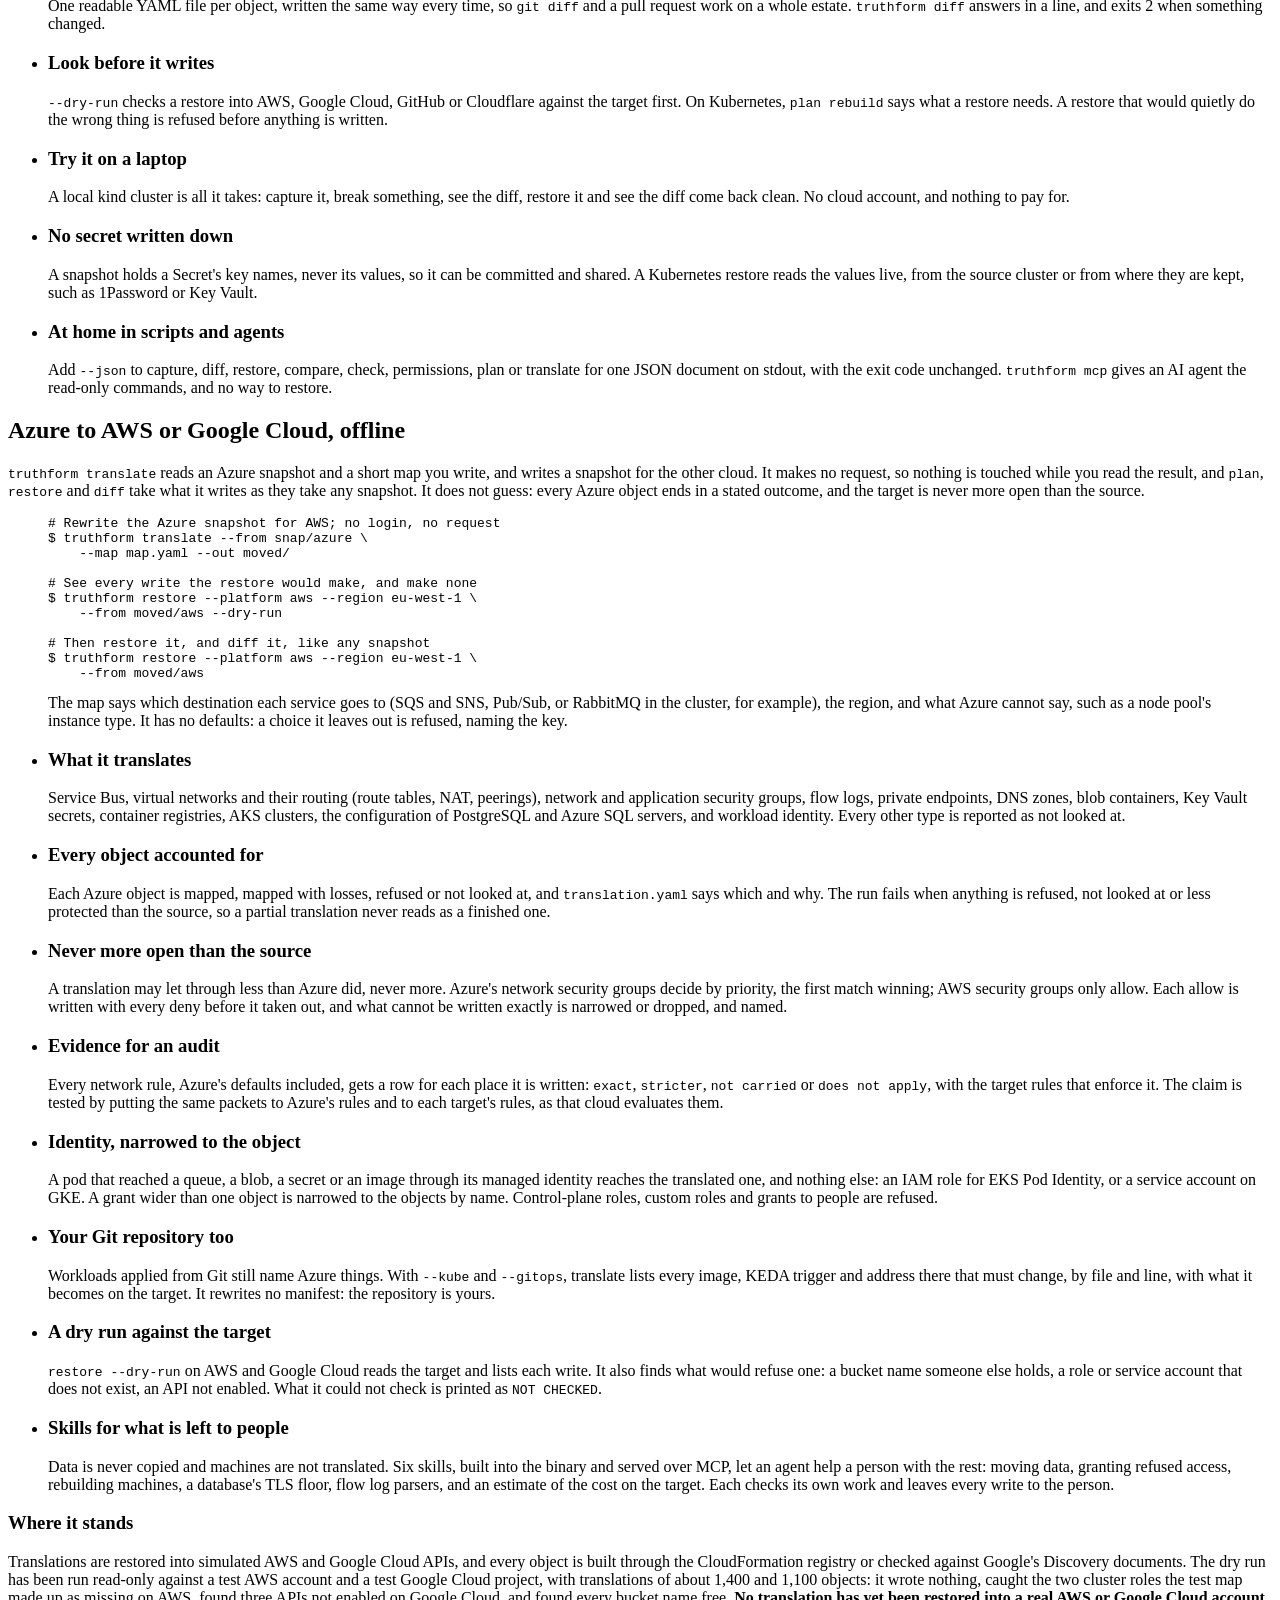
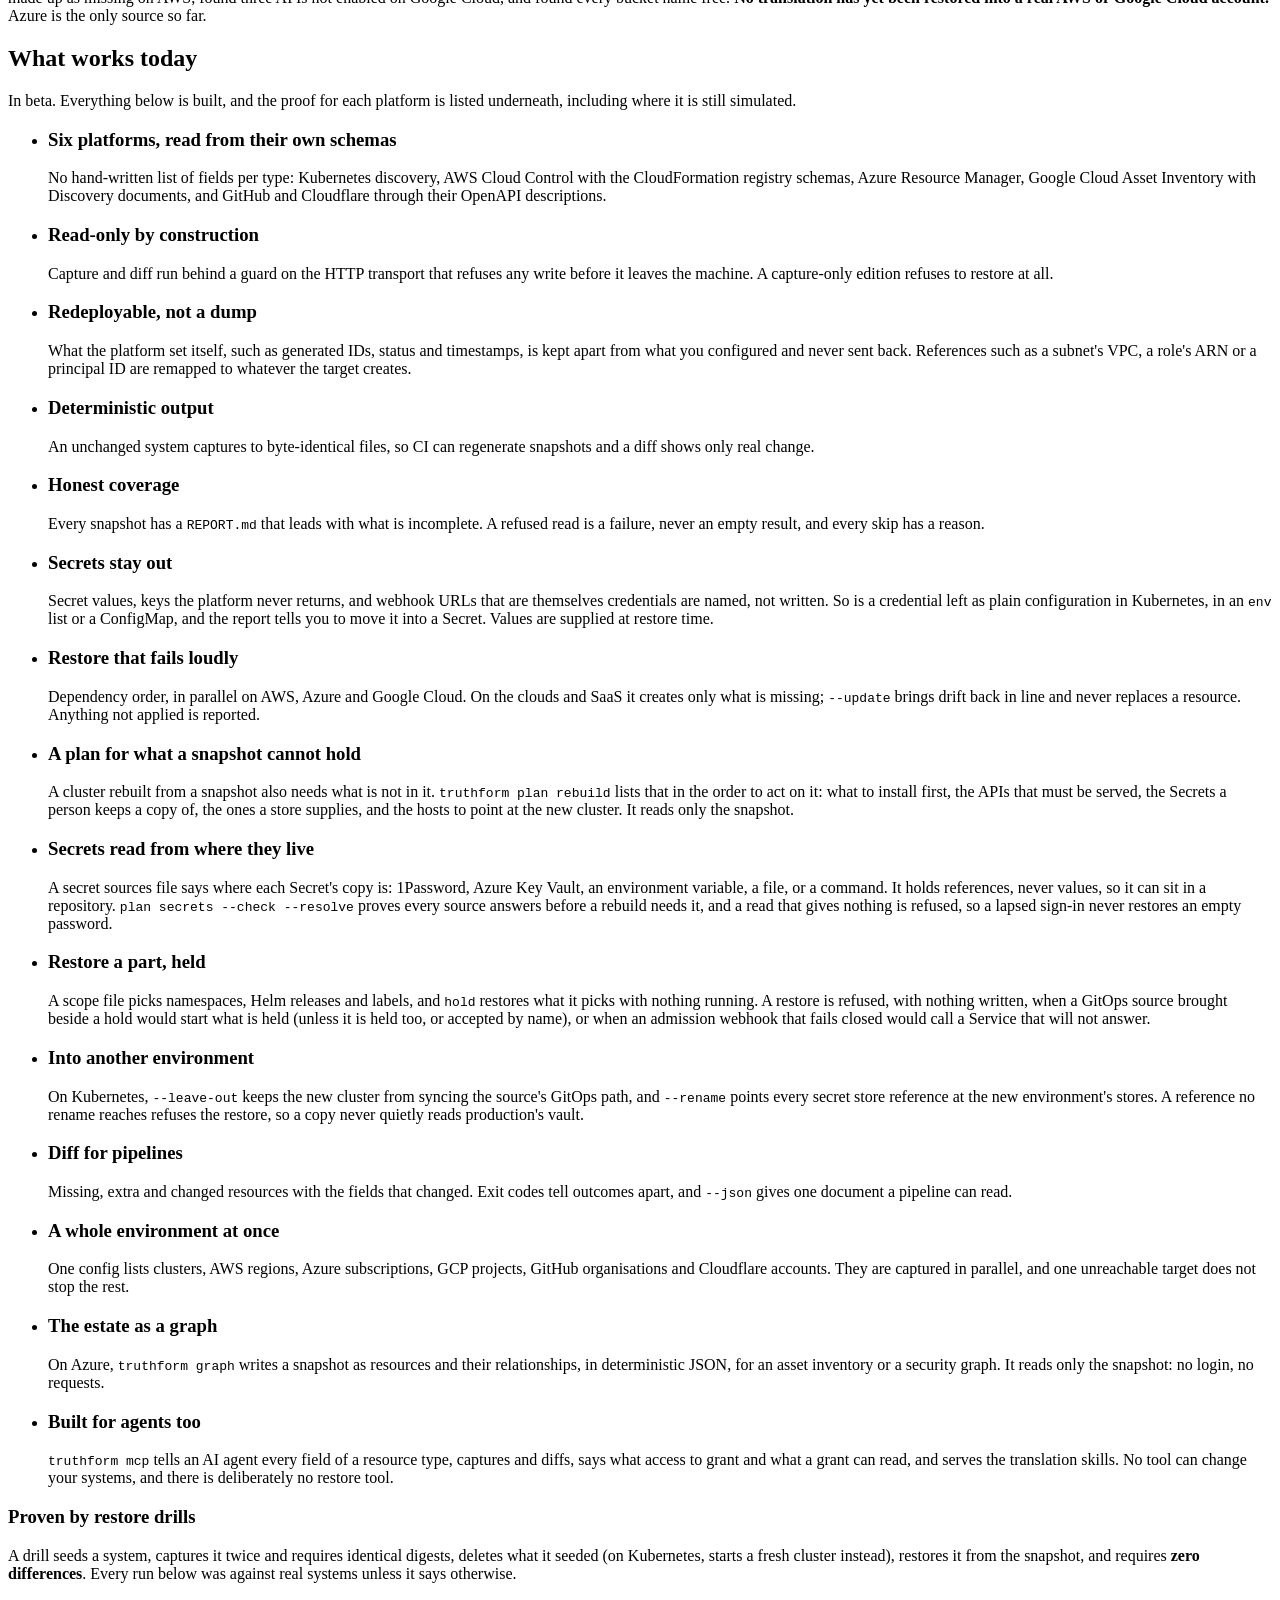
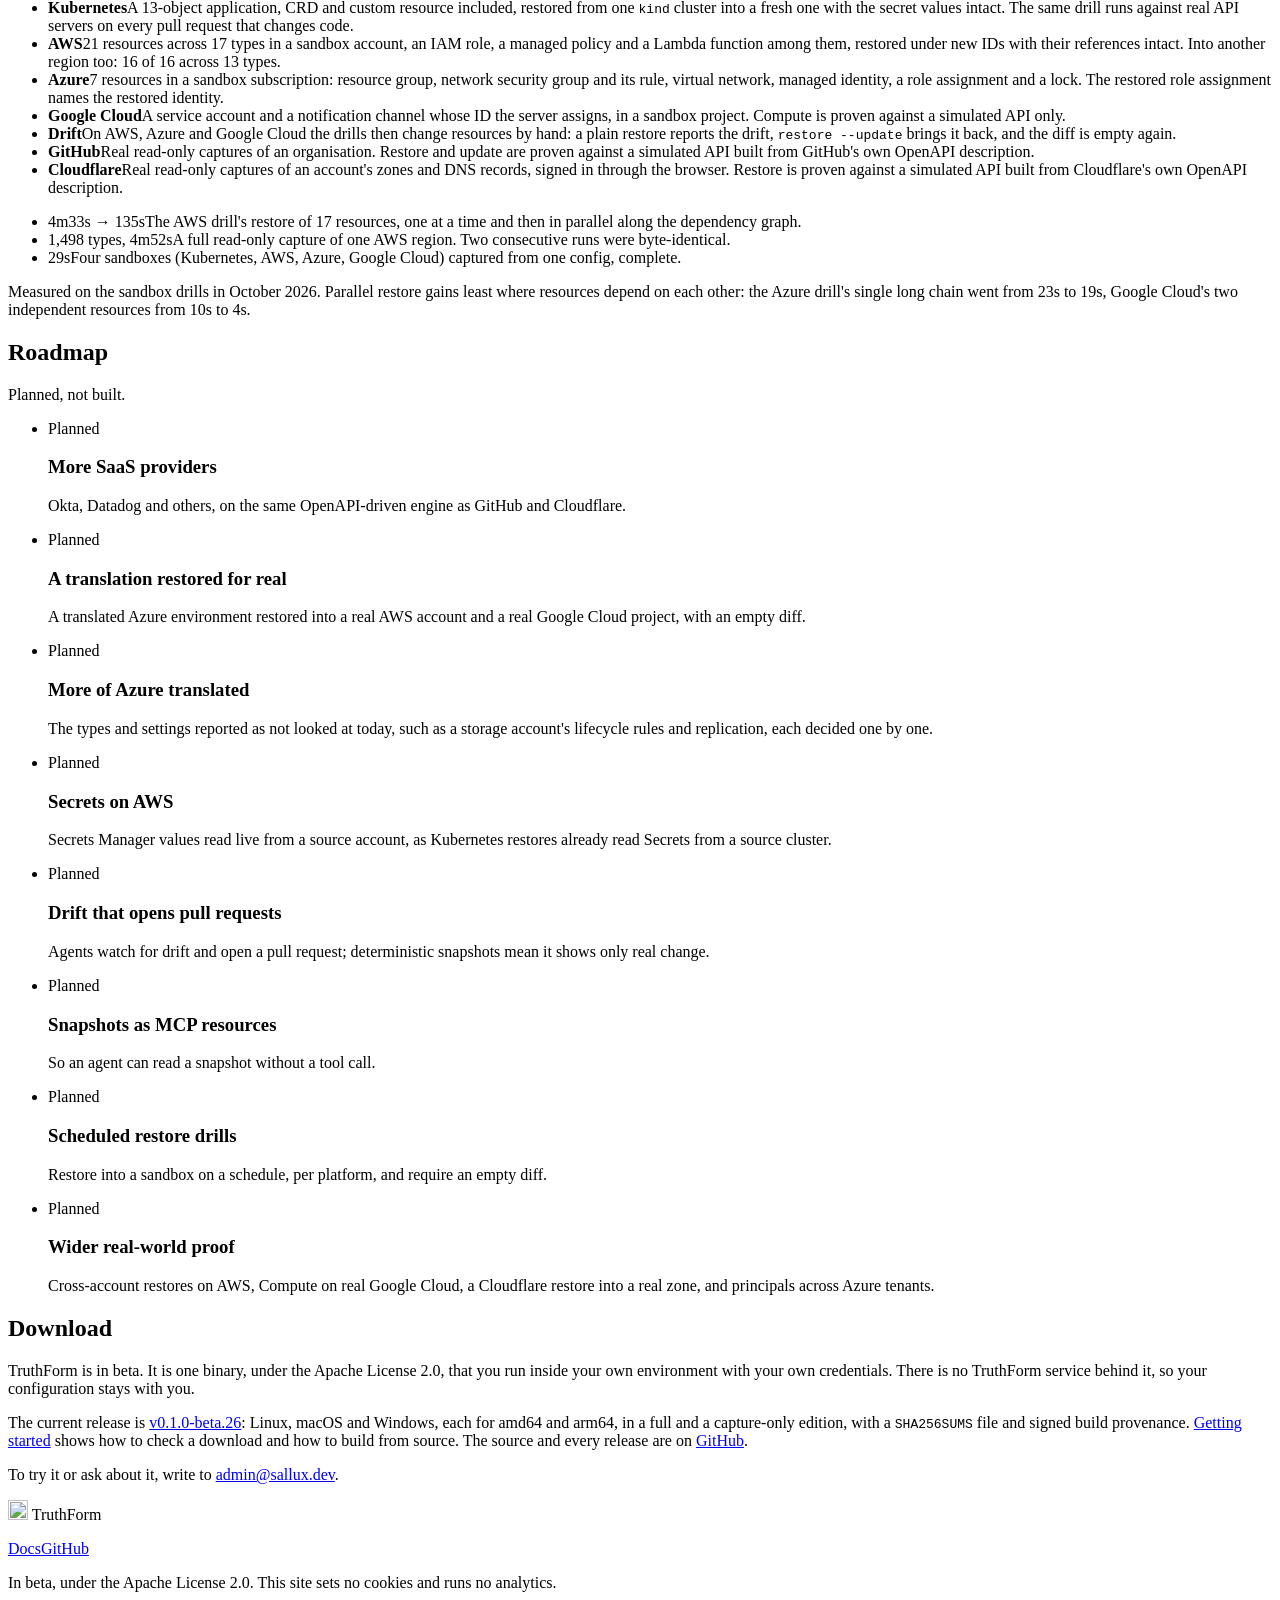
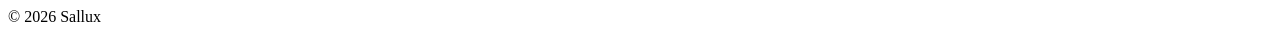
==== commit 5e513ec6: "Link the v0.1.0-beta.26 download, and bring four docs claims up to core Core goes public with its fi" ====
--- a/public/index.html
+++ b/public/index.html
@@ -2,6 +2,15 @@
 <html lang="en">
 <head>
   <meta charset="utf-8">
+  <!-- GitHub Pages sends no custom headers, so the policy is here. It must
+       come before anything it governs: a meta policy applies only to what
+       follows it. It allows the site's own stylesheet and images and nothing
+       else, so an injected or accidentally added script is refused rather
+       than quietly loaded. frame-ancestors is left out because browsers
+       ignore it in a meta tag; nothing on the site acts on a click, so
+       framing gains an attacker little. -->
+  <meta http-equiv="Content-Security-Policy" content="default-src 'none'; style-src 'self'; img-src 'self'; base-uri 'none'; form-action 'none'">
+  <meta name="referrer" content="no-referrer">
   <meta name="viewport" content="width=device-width, initial-scale=1">
   <title>TruthForm: capture what you run, deploy what you captured</title>
   <meta name="description" content="TruthForm is reverse infrastructure-as-code. It reads your live systems through each platform's own APIs and writes a normalised snapshot you can diff and redeploy, or translate offline from Azure to AWS or Google Cloud. Kubernetes, AWS, Azure, Google Cloud, GitHub and Cloudflare; early development.">
@@ -58,7 +67,8 @@
           <li><a href="#features">Features</a></li>
           <li><a href="#roadmap">Roadmap</a></li>
           <li class="nav-keep"><a href="/docs/">Docs</a></li>
-          <li><a class="nav-cta" href="#follow">Follow along</a></li>
+          <li><a href="https://github.com/UseTruthForm/core">GitHub</a></li>
+          <li><a class="nav-cta" href="#download">Download</a></li>
         </ul>
       </nav>
     </div>
@@ -72,7 +82,7 @@
           <h1 id="hero-title"><span class="h1-line">Capture what you run,</span> <span class="h1-line accent">deploy what you captured.</span></h1>
           <p class="lede">TruthForm reads your live systems through each platform's own APIs and writes a normalised snapshot you can review, diff and redeploy. The running system is the source of truth, so there is no state file to manage. And because a snapshot is the system written down, it can be rewritten: an Azure snapshot translates, offline, into AWS or Google Cloud snapshots that restore the same way.</p>
           <div class="actions">
-            <a class="btn btn-primary" href="#follow">Early development: follow along</a>
+            <a class="btn btn-primary" href="https://github.com/UseTruthForm/core/releases/tag/v0.1.0-beta.26">Download v0.1.0-beta.26</a>
             <a class="btn btn-ghost" href="/docs/">Read the docs</a>
           </div>
           <p class="status-line"><span class="badge badge-live">Working today</span> Kubernetes, AWS, Azure, Google Cloud, GitHub and Cloudflare, and translation from Azure to AWS or Google Cloud. In beta.</p>
@@ -190,7 +200,7 @@
           </li>
           <li class="feature">
             <h3>At home in scripts and agents</h3>
-            <p>Add <code>--json</code> to capture, diff, restore, plan or translate for one JSON document on stdout, with the exit code unchanged. <code>truthform mcp</code> gives an AI agent the read-only commands, and no way to restore.</p>
+            <p>Add <code>--json</code> to capture, diff, restore, compare, check, permissions, plan or translate for one JSON document on stdout, with the exit code unchanged. <code>truthform mcp</code> gives an AI agent the read-only commands, and no way to restore.</p>
           </li>
         </ul>
       </div>
@@ -365,11 +375,12 @@
       </div>
     </section>
 
-    <section class="section" id="follow" aria-labelledby="follow-title">
+    <section class="section" id="download" aria-labelledby="download-title">
       <div class="wrap">
         <div class="follow">
-          <h2 id="follow-title">Early development</h2>
-          <p>TruthForm is in beta. It is one binary, under the Apache License 2.0, that you run inside your own environment with your own credentials. There is no TruthForm service behind it, so your configuration stays with you. The <a href="/docs/">docs</a> describe the current build.</p>
+          <h2 id="download-title">Download</h2>
+          <p>TruthForm is in beta. It is one binary, under the Apache License 2.0, that you run inside your own environment with your own credentials. There is no TruthForm service behind it, so your configuration stays with you.</p>
+          <p>The current release is <a href="https://github.com/UseTruthForm/core/releases/tag/v0.1.0-beta.26">v0.1.0-beta.26</a>: Linux, macOS and Windows, each for amd64 and arm64, in a full and a capture-only edition, with a <code>SHA256SUMS</code> file and signed build provenance. <a href="/docs/getting-started/#install">Getting started</a> shows how to check a download and how to build from source. The source and every release are on <a href="https://github.com/UseTruthForm/core">GitHub</a>.</p>
           <p class="contact">To try it or ask about it, write to <a href="mailto:admin@sallux.dev">admin@sallux.dev</a>.</p>
         </div>
       </div>
@@ -382,7 +393,7 @@
         <img src="/logo.svg" alt="" width="20" height="20">
         <span><span class="brand-truth">Truth</span>Form</span>
       </p>
-      <p class="footer-links"><a href="/docs/">Docs</a></p>
+      <p class="footer-links"><a href="/docs/">Docs</a><a href="https://github.com/UseTruthForm/core">GitHub</a></p>
       <p>In beta, under the Apache License 2.0. This site sets no cookies and runs no analytics.</p>
       <p>&copy; 2026 Sallux</p>
     </div>
